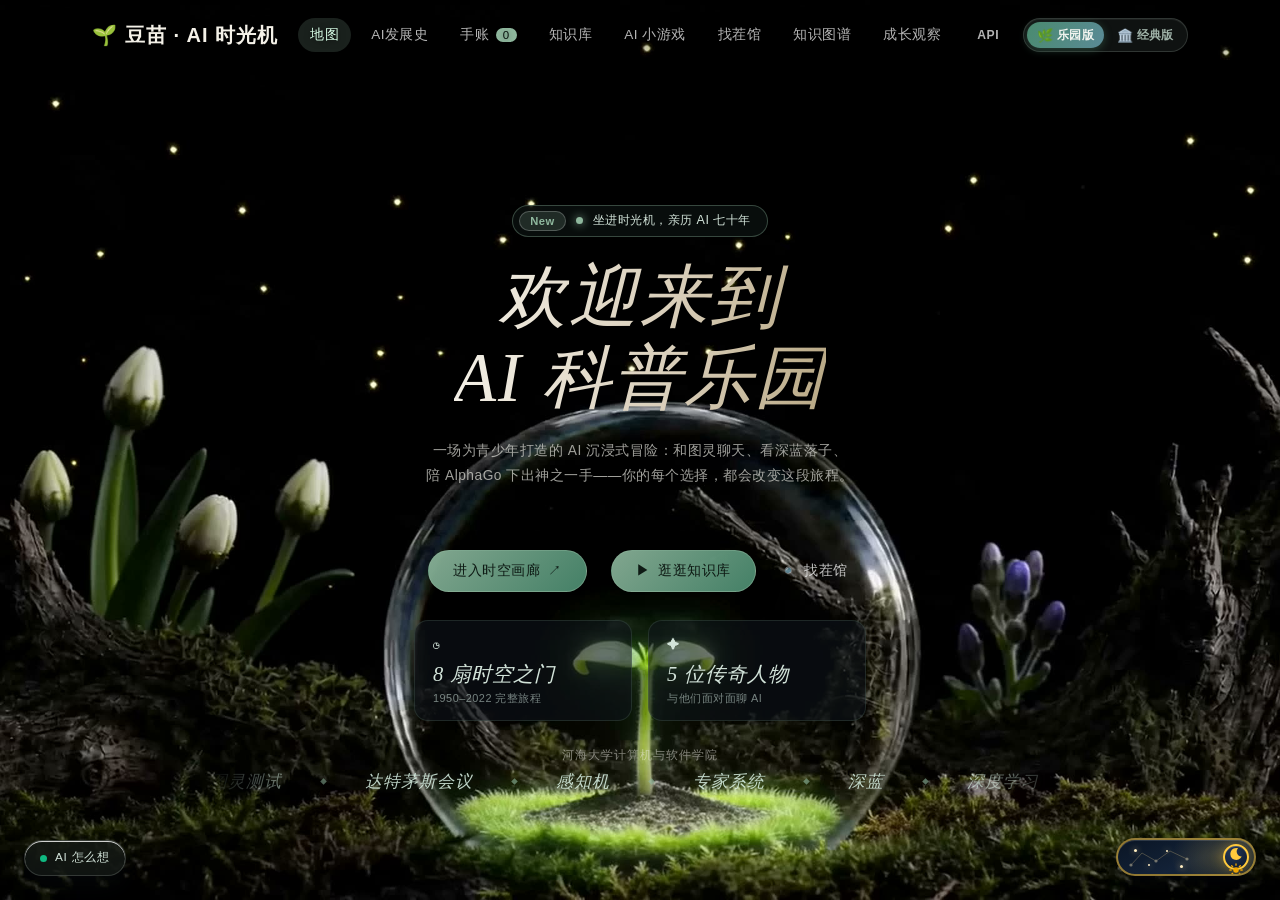
==== index.html @ cde184bd "feat(sync): 前端接入 MySQL 学习数据云同步（匿名设备 ID） 新增 cloud-sync.js：设备注册、云端进度合并（只增不减）、变化防抖上报、tip_collect/chapte" ====
<!DOCTYPE html>
<html lang="zh-CN">
<head>
<meta charset="UTF-8">
<meta name="viewport" content="width=device-width, initial-scale=1.0">
<title>豆苗 · AI 时光机</title>
<link rel="stylesheet" href="style.css?v=48">
<link rel="stylesheet" href="night.css?v=22">
<link rel="stylesheet" href="day.css?v=15">
<link rel="stylesheet" href="spot.css?v=1">
<link rel="stylesheet" href="responsive.css?v=9">
<link rel="stylesheet" href="switch.css?v=3">
<link rel="preconnect" href="https://doumiao-adv-bfzrfvqpep.cn-shanghai.fcapp.run" crossorigin>
</head>
<body>

<!-- ===== 顶栏 ===== -->
<header class="topbar">
  <div class="logo">🌱 豆苗 · AI 时光机</div>
  <!-- 历史时间轴：随剧情点亮 -->
  <nav class="timeline" id="timeline"></nav>
  <div class="top-actions">
    <button class="nav-toggle" id="navToggle" type="button" aria-controls="navSheet" aria-expanded="false">☰ 目录</button>
    <button class="tab-btn" data-view="gate">地图</button>
    <button class="tab-btn" data-view="story">AI发展史</button>
    <button class="tab-btn" data-view="tips">手账 <span class="badge" id="tipsBadge">0</span></button>
    <button class="tab-btn" data-view="kb">知识库</button>
    <button class="tab-btn" data-view="games">AI 小游戏</button>
    <button class="tab-btn" data-view="spot">找茬馆</button>
    <button class="tab-btn" data-view="graph">知识图谱</button>
    <button class="tab-btn" data-view="grow">成长观察</button>
    <button class="api-entry" id="apiBtn" title="填入自己的 API Key，用你的模型驱动这个作品">API</button>
  </div>
</header>

<!-- 窄屏导航列表：≤1024 由顶栏「目录」唤起，桌面端隐藏 -->
<div class="nav-sheet" id="navSheet" hidden>
  <div class="nav-sheet-panel" role="dialog" aria-label="选择页面">
    <div class="nav-sheet-head">
      <span class="nav-sheet-title">选择页面</span>
      <button class="nav-sheet-close" id="navClose" type="button">关闭</button>
    </div>
    <nav class="nav-list">
      <button class="tab-btn nav-item" data-view="gate">地图</button>
      <button class="tab-btn nav-item" data-view="story">AI发展史</button>
      <button class="tab-btn nav-item" data-view="tips">手账</button>
      <button class="tab-btn nav-item" data-view="kb">知识库</button>
      <button class="tab-btn nav-item" data-view="games">AI 小游戏</button>
      <button class="tab-btn nav-item" data-view="spot">找茬馆</button>
      <button class="tab-btn nav-item" data-view="graph">知识图谱</button>
      <button class="tab-btn nav-item" data-view="grow">成长观察</button>
      <button class="nav-item nav-item-api" data-api="1" type="button">接入 AI（填自己的 Key）</button>
    </nav>
  </div>
</div>

<main>
  <!-- AI 点缀：全站神经网格底层 -->
  <div class="ai-mesh" aria-hidden="true"></div>
  <!-- ===== 视图零：全屏封面大门（10.31 视觉） ===== -->
  <section id="view-gate" class="view active">
    <div class="gate-full">
      <div class="hero-bg">
        <video class="hero-video" id="heroVideo" src="assets/hero-grow.mp4?v=1" poster="assets/hero-start.jpg" muted playsinline preload="none"></video>
      </div>
      <div class="hero-inner">
        <div class="hero-badge"><span class="hb-chip">New</span><span class="hb-dot"></span><span>坐进时光机，亲历 AI 七十年</span></div>
        <h1 class="hero-big">
          <span class="hb-line">欢迎来到</span>
          <span class="hb-line">AI 科普乐园</span>
        </h1>
        <p class="hero-desc">一场为青少年打造的 AI 沉浸式冒险：和图灵聊天、看深蓝落子、<br>陪 AlphaGo 下出神之一手——你的每个选择，都会改变这段旅程。</p>
        <div class="hero-cta">
          <button class="hero-btn primary" data-goto="story">进入时空画廊 <span class="hb-arr">↗</span></button>
          <button class="hero-btn primary" data-goto="kb"><span class="hb-play">▶</span> 逛逛知识库</button>
          <button class="hero-btn ghost" data-goto="spot"><span class="hb-play">🔍</span> 找茬馆</button>
        </div>
        <div class="hero-stats">
          <div class="stat-card">
            <span class="stat-icon">◷</span>
            <div class="stat-num">8 扇时空之门</div>
            <div class="stat-cap">1950–2022 完整旅程</div>
          </div>
          <div class="stat-card">
            <span class="stat-icon">✦</span>
            <div class="stat-num">5 位传奇人物</div>
            <div class="stat-cap">与他们面对面聊 AI</div>
          </div>
        </div>
        <div class="hero-trusted">为青少年打造的沉浸式 AI 科普乐园</div>
        <div class="hero-credit">河海大学计算机与软件学院</div>
        <div class="hero-brands">
          <div class="brands-track">
            <span>图灵测试</span><i>◆</i><span>达特茅斯会议</span><i>◆</i><span>感知机</span><i>◆</i><span>专家系统</span><i>◆</i><span>深蓝</span><i>◆</i><span>深度学习</span><i>◆</i><span>AlphaGo</span><i>◆</i><span>Transformer</span><i>◆</i><span>大模型</span><i>◆</i><span>图灵测试</span><i>◆</i><span>达特茅斯会议</span><i>◆</i><span>感知机</span><i>◆</i><span>专家系统</span><i>◆</i><span>深蓝</span><i>◆</i><span>深度学习</span><i>◆</i><span>AlphaGo</span><i>◆</i><span>Transformer</span><i>◆</i><span>大模型</span><i>◆</i>
          </div>
        </div>
      </div>
      <div class="nature-layer">
        <div class="bubble bu1"></div><div class="bubble bu2"></div><div class="bubble bu3"></div>
        <div class="bubble bu4"></div><div class="bubble bu5"></div>
      </div>
      <!-- AI 点缀：悬浮数据标签 -->
      <span class="ai-chip c1">token</span>
      <span class="ai-chip c2">权重 · weight</span>
      <span class="ai-chip c3">推理 · inference</span>
      <span class="ai-chip c4">embedding</span>
    </div>
  </section>

  <!-- ===== 视图一：ADV 冒险 ===== -->
  <section id="view-story" class="view">
    <div class="stage">
      <!-- 场景层：铺满视口，承载 CG 与立绘（pointer-events:none，不吞点击） -->
      <div class="stage-scene" id="stageScene">
        <!-- 立绘层：模式 A 只显示当前说话人；群戏节点 stage:'group' 走多人分层 -->
        <div class="cast-stage" id="castStage"></div>
      </div>

      <div class="chapter-banner">
        <span id="chapterTitle">序章</span>
        <span id="chapterTime" class="chapter-time"></span>
      </div>

      <!-- HUD 浮层：剧情功能按钮统一收进右上角 -->
      <div class="stage-hud" id="stageHud">
        <!-- 续玩：上次没走完，刷新后点一下就能接上 -->
        <button class="resume-chip hidden" id="resumeChip"></button>
        <!-- 铺满 / 窗口 开关（默认铺满，记住选择；只在剧情视图出现） -->
        <button class="log-btn" id="uiModeBtn" title="切换画面铺满 / 窗口模式">🗗 窗口</button>
        <button class="log-btn" id="autoBtn" aria-pressed="false" title="自动播放剧情">自动</button>
        <span class="auto-status" id="autoStatus" role="status" aria-live="polite"></span>
        <!-- 对话回溯按钮（人狼村之谜式ログ） -->
        <button class="log-btn" id="logBtn" title="查看对话回溯（快捷键 L）">📜 回溯</button>
        <!-- 旁支小测：本章术语连线，可选、不打断剧情 -->
        <button class="log-btn" id="quizBtn" title="可选小游戏：本章术语连线">🔗 连线</button>
        <!-- 开发期临时入口：章节跳转（?dev=1 显示；上线前删除） -->
        <button class="log-btn hidden" id="devBtn" title="开发者模式：直接跳到某一章">🛠 章节</button>
        <!-- 返回时空画廊 -->
        <button class="hall-btn" id="hallBtn" title="返回时空画廊">🚪 画廊</button>
      </div>

      <div class="dialogue-box" id="dialogueBox">
        <div class="cast-bar" id="castBar"></div>
        <div class="speaker" id="speaker">旁白</div>
        <p class="story-text" id="storyText"></p>
        <div class="choices" id="choices"></div>
        <button class="next-btn" id="nextBtn">继续 ▼</button>
      </div>

      <!-- 旁支小测：术语连线（浮层，可选，可随时跳过；不写任何剧情状态） -->
      <div class="side-quiz hidden" id="sideQuiz">
        <div class="sq-top">
          <b>🔗 术语连线</b>
          <small id="sqChapter">本章</small>
          <button class="lg-close" id="sqClose">✕ 跳过</button>
        </div>
        <p class="lg-question" id="sqQuestion">正在翻开知识卡片…</p>
        <div class="lg-choices" id="sqChoices"></div>
        <div class="lg-actions"><button class="primary-btn" id="sqSubmit">提交答案</button></div>
        <p class="lg-feedback" id="sqFeedback"></p>
      </div>

      <!-- 开发期临时：章节跳转面板（上线前删除） -->
      <div class="dev-panel hidden" id="devPanel"></div>

      <!-- ===== 时空画廊：3D 走廊，两侧的门通向不同年代 ===== -->
      <div class="hall" id="hall">
        <div class="hall-scene" id="hallScene">
          <div class="hall-corridor" id="hallCorridor">
            <div class="h3d h3d-floor"></div>
            <div class="h3d h3d-ceil">
              <div class="h3d-lamp" style="top:4100px"></div>
              <div class="h3d-lamp flick" style="top:5000px"></div>
              <div class="h3d-lamp" style="top:5900px"></div>
            </div>
            <div class="h3d h3d-wall l"><div id="hallDoorsL"></div></div>
            <div class="h3d h3d-wall r"><div id="hallDoorsR"></div></div>
            <div class="h3d h3d-end">
              <div class="hall-glow" id="hallGlow" title="走进光里，从头开始">
                <div class="hall-glow-sign">序章 · 博物馆之夜</div>
                <div class="hall-glow-sub">走进光里，从 1950 年开始完整旅程</div>
              </div>
            </div>
          </div>
          <div class="hall-dust d1"></div>
          <div class="hall-dust d2"></div>
        </div>
        <!-- 首次进入：只见序章大门（走完序章后才见完整走廊） -->
        <div class="hall-solo" id="hallSolo">
          <div class="d3d solo-door" id="soloDoor" title="推开这扇门">
            <div class="d3d-sign"><b>序章</b><span>博物馆之夜</span></div>
            <div class="d3d-frame">
              <div class="d3d-light"></div>
              <div class="d3d-panel">
                <div class="d3d-paper">🌙<i>今夜，博物馆为你点亮</i></div>
                <span class="d3d-knob"></span>
              </div>
            </div>
          </div>
          <div class="solo-hint">博物馆的大门就在面前 —— 推开它</div>
        </div>
        <div class="hall-head">
          <div class="hall-title">— AI 发展史 · 时空画廊 —</div>
          <div class="hall-sub">走廊两侧的门，通向不同的年代 —— 推开一扇，去和那个时代的人对话</div>
        </div>
        <button class="hall-close" id="hallClose" title="返回封面">✕ 返回封面</button>
        <button class="hall-resume hidden" id="hallResume">↩ 回到正在进行的旅程</button>
        <div class="hall-flash" id="hallFlash"></div>
      </div>

      <!-- 水之子桌宠：默认小头像浮动，点击展开完整形象并打开聊天 -->
      <div class="pet" id="pet">
        <div class="pet-mini">💧</div>
        <img class="pet-img" src="assets/shuizhizi_cut.webp" alt="水之子" draggable="false" loading="lazy" decoding="async">
        <div class="pet-bubble" id="petBubble">点我和水之子聊天～</div>
        <div class="pet-name">水之子</div>
        <div class="pet-level" id="petLevel">🌱 小豆苗 Lv.1 种子</div>
      </div>
    </div>
  </section>

  <!-- ===== 视图二：术语手账（tips库） ===== -->
  <section id="view-tips" class="view">
    <h2 class="view-title">术语手账 <small>点击卡片可查看完整知识</small></h2>
    <div class="book-bar">
      <span class="book-name" id="bookName">小小研究者手账</span>
      <button class="primary-btn book-export" id="exportBookBtn">⬇ 导出我的手账</button>
    </div>
    <div class="book-claims" id="claimsBox"></div>
    <div class="tips-grid" id="tipsGrid"></div>
    <p class="empty-hint" id="tipsEmpty">还没有收集到术语卡，回到冒险里点亮闪闪发光的词吧！</p>
  </section>

  <!-- ===== 视图：成长观察（家长/教师只读页，只统计维度与结论） ===== -->
  <section id="view-grow" class="view">
    <h2 class="view-title">成长观察 <small>给家长和老师 · 只读 · 只统计行为维度与结论，不展示对话原文</small></h2>
    <div class="grow-grid">
      <div class="grow-card">
        <div class="grow-card-head">
          <h3>五维成长雷达</h3>
          <span class="grow-badge" id="growDataTag">等待互动</span>
        </div>
        <div class="grow-radar-wrap"><svg id="growRadar" viewBox="0 0 340 300" role="img" aria-label="五维成长雷达图"></svg></div>
        <div class="grow-dims" id="growDims"></div>
      </div>
      <div class="grow-side">
        <div class="grow-card">
          <div class="grow-card-head"><h3>学习证据</h3></div>
          <div class="grow-stats" id="growStats"></div>
        </div>
        <div class="grow-card">
          <div class="grow-card-head"><h3>提示使用</h3></div>
          <div class="grow-hints" id="growHints"></div>
        </div>
        <div class="grow-card">
          <div class="grow-card-head"><h3>观察建议</h3></div>
          <ul class="grow-advice" id="growAdvice"></ul>
        </div>
      </div>
    </div>
    <div class="grow-card grow-concl">
      <div class="grow-card-head">
        <h3>章末结论卡 · 复述与主张</h3>
        <span class="grow-note">只统计「是否写过」，不展示孩子写下的原句</span>
      </div>
      <div class="grow-concl-list" id="growConcl"></div>
    </div>
    <p class="grow-privacy">🔒 本页数据只保存在这台设备（localStorage），不上传；不显示昵称、聊天原文和任何可识别身份的信息。</p>
  </section>

  <!-- ===== 视图三：知识库（独立于ADV的体系化阅读） ===== -->
  <section id="view-kb" class="view">
    <h2 class="view-title">AI知识库 <small>体系化的完整内容 · 点击卡片阅读全文</small></h2>
    <div class="kb-term-scroll" aria-hidden="true">
      <div class="kb-term-track" id="kbTermTrack"></div>
    </div>
    <div class="kb-toolbar">
      <input class="kb-search" id="kbSearch" placeholder="搜索词条，如：神经网络">
      <div class="kb-cats" id="kbCats"></div>
    </div>
    <div class="kb-list" id="kbList"></div>
  </section>

  <!-- ===== 视图五：AI 小游戏 ===== -->
  <section id="view-games" class="view">
    <h2 class="view-title">AI 小游戏 <small>玩着玩着，就懂了</small></h2>
    <p class="games-hint">新游戏会陆续在这里出现，先玩找茬馆和术语连线。</p>
    <div class="games-grid">
      <article class="game-card open" data-goto="spot">
        <span class="game-emoji">🔍</span>
        <h3>找茬馆</h3>
        <p>每幅画里都藏着几处和现实不符的小秘密，你能全部找出来吗？</p>
        <button class="game-play" data-goto="spot">去玩 →</button>
      </article>
      <article class="game-card open" data-goto="graph">
        <span class="game-emoji">🔗</span>
        <h3>术语连线</h3>
        <p>把 AI 概念和它的定义连起来——连错了也没关系。</p>
        <button class="game-play" data-goto="graph">去玩 →</button>
      </article>
      <article class="game-card open" data-open="bias">
        <span class="game-emoji">🐱</span>
        <h3>喂什么，学什么</h3>
        <p>只给 AI 看猫，它就不认识狗——数据决定它看得见什么。</p>
        <button class="game-play" data-open="bias">去玩 →</button>
      </article>
      <article class="game-card open" data-open="safety">
        <span class="game-emoji">🛡️</span>
        <h3>安全小测</h3>
        <p>免费皮肤、验证码、中奖链接——三秒钟判断能不能点。</p>
        <button class="game-play" data-open="safety">去玩 →</button>
      </article>
    </div>
  </section>

  <!-- ===== 视图六：找茬馆 ===== -->
  <section id="view-spot" class="view">
    <h2 class="view-title">找茬馆 <small>每幅画里都藏着几处和现实不符的小秘密，点出来就算找到</small></h2>
    <div class="spot-wrap">
      <div class="spot-card">
        <div class="spot-bar">
          <span class="spot-badge">找 茬</span>
          <div class="spot-titles">
            <h3 id="spotTitle">正在抽题…</h3>
            <p id="spotSub">看看这幅画里哪里不对劲</p>
          </div>
          <span class="spot-diff" id="spotDiffTag">★☆☆</span>
          <div class="spot-score"><b id="spotFound">0</b><i>/</i><b id="spotTotal">0</b><span>处</span></div>
          <div class="spot-actions">
            <button class="spot-btn hint" id="spotHint">💡 提示</button>
            <button class="spot-btn" id="spotNext">🎲 换一幅</button>
          </div>
        </div>
        <div class="spot-stage" id="spotStage"></div>
        <div class="spot-foot">
          <div class="spot-dots" id="spotDots"></div>
          <p class="spot-tip" id="spotTip">点一点画里不对劲的地方</p>
        </div>
        <div class="spot-result" id="spotResult"></div>
      </div>
      <p class="spot-note" id="spotNote">题库加载中…</p>
    </div>
  </section>

  <!-- ===== 视图四：知识图谱 ===== -->
  <section id="view-graph" class="view">
    <h2 class="view-title">知识图谱 <small>点一点节点，看概念之间怎么连起来</small></h2>
    <div class="linkgame-bar">
      <button class="primary-btn linkgame-start" id="linkGameStart">🎮 连边小游戏</button>
      <span class="linkgame-tip">从 6 个概念里选出真正和中心词相连的 · 全选对得 1 分 · 共 5 题</span>
    </div>
    <div class="linkgame" id="linkGame" hidden>
      <div class="lg-top">
        <span class="lg-progress" id="lgProgress">第 1 / 5 题</span>
        <span class="lg-score" id="lgScore">0 分</span>
        <button class="lg-close" id="lgClose">✕ 收起</button>
      </div>
      <p class="lg-question" id="lgQuestionText">和「<b id="lgTerm">—</b>」真正相连的概念是？<small>可多选</small></p>
      <div class="lg-choices" id="lgChoices"></div>
      <div class="lg-actions">
        <button class="primary-btn" id="lgSubmit">提交答案</button>
      </div>
      <p class="lg-feedback" id="lgFeedback"></p>
    </div>
    <div class="graph-legend" id="graphLegend"></div>
    <div class="graph-wrap">
      <svg id="graphSvg" xmlns="http://www.w3.org/2000/svg"></svg>
    </div>
    <p class="graph-hint">单击周围概念 → 以它为中心展开；单击中心或双击任意节点 → 查看知识卡片；双击空白 → 回到「人工智能」。</p>
  </section>
</main>

<!-- ===== tips 弹窗 ===== -->
<div class="modal-mask" id="tipsModal">
  <div class="tips-card">
    <div class="swarm-flow" id="swarmFlow" title="多智能体协作流水线">
      <span>🔍抽取</span><i>→</i><span>📚检索</span><i>→</i><span>✏️改写</span><i>→</i><span>🛡️校验</span>
    </div>
    <h3 id="tipsTerm">术语</h3>
    <p id="tipsBrief"></p>
    <div class="tips-actions">
      <button class="primary-btn" id="tipsDeepBtn">📖 深入了解</button>
      <button class="ghost-btn" id="tipsCloseBtn">继续冒险</button>
    </div>
  </div>
</div>

<!-- ===== 知识文章弹窗 ===== -->
<div class="modal-mask" id="kbModal">
  <div class="kb-card">
    <div class="kb-head">
      <h3 id="kbTerm"></h3>
      <span class="kb-meta" id="kbMeta"></span>
    </div>
    <div class="kb-body" id="kbBody"></div>
    <div class="kb-example" id="kbExample"></div>
    <div class="kb-related-box">
      <div class="kb-related-label">🔗 相关概念</div>
      <div id="kbRelated" class="kb-related-list"></div>
    </div>
    <button class="ghost-btn" id="kbCloseBtn">关闭</button>
  </div>
</div>

<!-- ===== 水之子聊天面板（迷你版，适配桌宠） ===== -->
<div class="chat-panel" id="chatPanel">
  <div class="chat-head">
    <span>💧 水之子</span>
    <button id="chatCloseBtn">✕</button>
  </div>
  <div class="chat-body" id="chatBody"></div>
  <div class="chat-input">
    <input id="chatInput" placeholder="问问我…" maxlength="200">
    <button id="chatSendBtn">发送</button>
  </div>
  <div class="chat-status" id="chatStatus"></div>
  <div class="chat-foot">
    <button class="chat-try" id="chatTryBtn">同一句话，问三次</button>
    <span class="chat-privacy">你的话只用来生成这次回答，不存档、不公开。</span>
  </div>
</div>

<!-- ===== API Key 设置弹窗（让其他人用自己的 Key 运行） ===== -->
<div class="modal-mask" id="apiModal">
  <div class="api-card">
    <h3>🔑 接入你自己的 AI</h3>
    <p class="api-lead">填入你的阿里云百炼 API Key，这个作品就会用你的模型来生成剧情回应和水之子的回答。Key 只保存在本机服务端，网页代码和访客浏览器都看不到。</p>
    <div class="api-status" id="apiStatus">读取中……</div>

    <label class="api-label" for="apiKeyInput">API Key</label>
    <input id="apiKeyInput" class="api-input" type="password" placeholder="sk-……（粘贴后不会显示在页面上）" autocomplete="off" spellcheck="false">

    <label class="api-label" for="apiModelInput">模型（可留空，默认 qwen-flash 最快）</label>
    <input id="apiModelInput" class="api-input" list="apiModelList" placeholder="qwen-flash" autocomplete="off" spellcheck="false">
    <datalist id="apiModelList">
      <option value="qwen-flash"></option>
      <option value="qwen-turbo"></option>
      <option value="qwen-plus"></option>
      <option value="qwen-max"></option>
      <option value="qwen-long"></option>
    </datalist>

    <div class="api-actions">
      <button class="primary-btn" id="apiSaveBtn">保存并启用</button>
      <button class="ghost-btn" id="apiTestBtn">测试连接</button>
    </div>
    <div class="api-links">
      <button class="api-link" id="apiClearBtn">清除本机保存的 Key</button>
      <button class="api-link" id="apiCloseBtn">关闭</button>
    </div>
    <div class="api-tip" id="apiTip">没有 Key？到阿里云百炼控制台创建一个再粘贴进来；不填也能离线玩完整个冒险。</div>
  </div>
</div>

<!-- ===== 小实验：喂什么，学什么 ===== -->
<div class="modal-mask" id="biasModal">
  <div class="mini-card">
    <h3>喂什么，学什么</h3>
    <p class="mini-lead">先给 AI 看三张猫的图片。它会自己总结出一条「猫的规则」。</p>
    <div class="bias-box">
      <div class="bias-samples" id="biasSamples">🐱 🐱 🐱</div>
      <div class="bias-rule" id="biasRule">规则：尖耳朵 + 胡须 + 毛 = 猫</div>
    </div>
    <div class="bias-test">
      <span class="bias-test-label">再拿一张狗的照片让它认：</span>
      <span class="bias-photo" id="biasPhoto">🐶</span>
      <span class="bias-answer" id="biasAnswer">它说：这是猫。</span>
    </div>
    <div class="mini-actions">
      <button class="primary-btn" id="biasTeachBtn">补一张狗的样本</button>
      <button class="ghost-btn" id="biasCloseBtn">关闭</button>
    </div>
    <p class="mini-note" id="biasNote">它只见过猫，所以把狗也叫成猫。不是它笨，是我们没教过。</p>
  </div>
</div>

<!-- ===== 安全小测（少年网络安全） ===== -->
<div class="modal-mask" id="safetyModal">
  <div class="mini-card">
    <h3>安全小测 · 三秒钟判断</h3>
    <p class="mini-lead">这三件事遇到时，你会怎么做？选完立刻知道对不对。</p>
    <div class="safety-list" id="safetyList"></div>
    <div class="mini-actions">
      <span class="mini-score" id="safetyScore">0 / 3 题</span>
      <button class="ghost-btn" id="safetyCloseBtn">关闭</button>
    </div>
  </div>
</div>

<!-- ===== AI 小工坊：一次回答的四步接力（技术透明度展示） ===== -->
<button class="orch-fab" id="orchFab" title="看看一次回答是怎么拼出来的（快捷键 `）">
  <span class="orch-dot"></span>AI 怎么想
</button>
<aside class="orch-panel" id="orchPanel">
  <div class="orch-head">
    <div class="orch-head-row">
      <span class="orch-live"></span>
      <span class="orch-title">回应是怎么拼出来的</span>
      <button class="orch-close" id="orchCloseBtn" title="关闭（`）">✕</button>
    </div>
    <div class="orch-sub" id="orchSub">等待第一次互动…</div>
    <div class="orch-tabs">
      <button class="orch-tab active" id="tabSwarm" data-tab="swarm">🌱 分工图</button>
      <button class="orch-tab" id="tabFlow" data-tab="flow">📋 步骤</button>
    </div>
  </div>
  <div class="orch-body" id="orchBody">
    <!-- 标签页 1：蜂群结构图（默认） -->
    <div class="orch-tabpane show" id="paneSwarm">
      <div class="swarm-canvas" id="swarmCanvas">
        <svg viewBox="0 0 440 210" id="swarmSvg" aria-label="回答接力分工图">
          <g class="sw-edges">
            <line class="sw-edge" data-edge="director-memory" x1="86"  y1="46" x2="142" y2="46"/>
            <line class="sw-edge" data-edge="memory-judge"    x1="198" y1="46" x2="254" y2="46"/>
            <line class="sw-edge" data-edge="judge-persona"   x1="310" y1="46" x2="366" y2="46"/>
            <line class="sw-edge" data-edge="persona-gatekeeper" x1="394" y1="74" x2="394" y2="132"/>
            <line class="sw-edge" data-edge="gatekeeper-summary" x1="366" y1="160" x2="310" y2="160"/>
            <line class="sw-edge sw-loop" data-edge="gatekeeper-persona" x1="394" y1="132" x2="394" y2="74"/>
          </g>
          <g class="sw-nodes">
            <g class="sw-node" data-node="director"    transform="translate(58,46)"><circle r="26"/><text class="sw-ico" y="-2">🎬</text><text class="sw-name" y="17">小导演</text></g>
            <g class="sw-node" data-node="memory"      transform="translate(170,46)"><circle r="26"/><text class="sw-ico" y="-2">🧠</text><text class="sw-name" y="17">小记忆</text></g>
            <g class="sw-node" data-node="judge"       transform="translate(282,46)"><circle r="26"/><text class="sw-ico" y="-2">⚖️</text><text class="sw-name" y="17">小判官</text></g>
            <g class="sw-node" data-node="persona"     transform="translate(394,46)"><circle r="26"/><text class="sw-ico" y="-2">🎭</text><text class="sw-name" y="17">小演员</text></g>
            <g class="sw-node" data-node="gatekeeper"  transform="translate(394,160)"><circle r="26"/><text class="sw-ico" y="-2">🛡️</text><text class="sw-name" y="17">小守卫</text></g>
            <g class="sw-node" data-node="summary"     transform="translate(282,160)"><circle r="26"/><text class="sw-ico" y="-2">📦</text><text class="sw-name" y="17">小管家</text></g>
          </g>
        </svg>
        <div class="sw-caption" id="swCaption">和人物说一句话，或点「▶ 演示」…</div>
      </div>
      <div class="sw-foot">
        <button class="swarm-demo" id="swarmDemoBtn" title="播放一段示例接力（不消耗 API）">▶ 演示</button>
        <span class="sw-foot-hint">小圆点 = 小助手 · 亮线 = 交给下一位 · 虚线 = 不合格就重写</span>
      </div>
    </div>
    <!-- 标签页 2：文字流水 -->
    <div class="orch-tabpane" id="paneFlow">
      <p class="orch-empty" id="orchEmpty">在「AI发展史」里和人物说一句话，这里会实时显示四个小助手是怎么接力拼出一次回答的。</p>
      <div id="orchFlowContent"></div>
    </div>
  </div>
  <div class="orch-foot">
    <span id="orchStat">主调用 0 次</span>
    <span class="orch-foot-hint">按 ` 键开关</span>
  </div>
</aside>

<!-- ===== 对话回溯面板（人狼村之谜式ログ） ===== -->
<div class="log-modal" id="logModal">
  <div class="log-card">
    <div class="log-head">
      <span class="log-title">📜 对话回溯</span>
      <button class="log-close" id="logCloseBtn" title="关闭（L）">✕</button>
    </div>
    <div class="log-list" id="logList"></div>
    <div class="log-foot" id="logFoot">还没有对话记录</div>
  </div>
</div>

<script src="cloud-config.js?v=1"></script>
<script src="cloud-sync.js?v=1"></script>
<script src="story.js?v=32"></script>
<script src="app.js?v=74"></script>
<script src="spot.js?v=3"></script>
<script src="hall.js?v=7"></script>
<script src="switch.js?v=1" data-version="park"></script>
<script>
/* ---------- 封面视频延后加载 ----------
   先用 poster 秒开封面，页面 load 之后再拉视频；省流 / 弱网直接不播。 */
(function () {
  var v = document.getElementById('heroVideo');
  if (!v) return;
  var c = navigator.connection || {};
  if (c.saveData || /(^|-)2g$/.test(c.effectiveType || '')) return;
  function start() {
    v.preload = 'auto';
    var p = v.play();
    if (p && p.catch) p.catch(function () {});
  }
  if (document.readyState === 'complete') setTimeout(start, 300);
  else window.addEventListener('load', function () { setTimeout(start, 300); }, { once: true });
})();
</script>
<script>
/* ---------- 昼夜模式切换胶囊按钮（默认夜间，记住选择） ---------- */
(function(){
  var KEY = 'dm-theme';
  var root = document.documentElement;
  var btn = document.createElement('button');
  btn.id = 'themeFab';
  btn.type = 'button';
  var moon = '<svg class="tf-moon" viewBox="0 0 24 24" fill="currentColor"><path d="M15.2 3.4a9 9 0 1 0 5.4 12.3A7.2 7.2 0 0 1 15.2 3.4Z"/></svg>';
  var sun = '<svg class="tf-sun" viewBox="0 0 24 24" fill="none" stroke="currentColor" stroke-width="2" stroke-linecap="round"><circle cx="12" cy="12" r="4.1" fill="currentColor" stroke="none"/><path d="M12 2.7v2.1M12 19.2v2.1M2.7 12h2.1M19.2 12h2.1M5.5 5.5l1.5 1.5M17 17l1.5 1.5M18.5 5.5L17 7M7 17l-1.5 1.5"/></svg>';
  btn.innerHTML =
    '<svg class="tf-constellation" viewBox="0 0 62 22" fill="none" stroke="rgba(255,222,150,.55)" stroke-width="1">' +
      '<path d="M3 17 L14 5 L28 13 L42 3 L59 11"/>' +
      '<circle cx="3" cy="17" r="1.6" fill="rgba(255,238,194,.9)" stroke="none"/>' +
      '<circle cx="28" cy="13" r="1.6" fill="rgba(255,238,194,.9)" stroke="none"/>' +
      '<circle cx="59" cy="11" r="1.6" fill="rgba(255,238,194,.9)" stroke="none"/>' +
    '</svg>' +
    '<span class="tf-star tf-s1"></span><span class="tf-star tf-s2"></span>' +
    '<span class="tf-star tf-s3"></span><span class="tf-star tf-s4"></span>' +
    '<span class="tf-bloom tf-b1"><svg width="12" height="12" viewBox="0 0 22 22"><g fill="none" stroke="#2fc79a" stroke-width="1.8"><circle cx="11" cy="6" r="2.6"/><circle cx="16" cy="11" r="2.6"/><circle cx="11" cy="16" r="2.6"/><circle cx="6" cy="11" r="2.6"/></g><circle cx="11" cy="11" r="2.2" fill="#ffc93c"/></svg></span>' +
    '<span class="tf-bloom tf-b2"><svg width="10" height="10" viewBox="0 0 22 22"><g fill="none" stroke="#3d9df3" stroke-width="1.8"><circle cx="11" cy="6" r="2.6"/><circle cx="16" cy="11" r="2.6"/><circle cx="11" cy="16" r="2.6"/><circle cx="6" cy="11" r="2.6"/></g><circle cx="11" cy="11" r="2.2" fill="#ff6b4a"/></svg></span>' +
    '<span class="tf-knob">' + moon + sun + '</span>';
  function apply(t){
    root.dataset.theme = t;
    var day = (t === 'day');
    var label = day ? '切换到夜间模式' : '切换到白天模式';
    btn.setAttribute('aria-label', label);
    btn.title = label;
    try { localStorage.setItem(KEY, t); } catch(e){}
  }
  btn.addEventListener('click', function(){
    root.classList.add('theme-xf');                 // 切换时启用平滑过渡
    apply(root.dataset.theme === 'day' ? 'night' : 'day');
    setTimeout(function(){ root.classList.remove('theme-xf'); }, 420);
  });
  var saved = null;
  try { saved = localStorage.getItem(KEY); } catch(e){}
  apply(saved === 'day' ? 'day' : 'night');         // 默认夜间
  document.body.appendChild(btn);
})();
</script>
</body>
</html>
---- style.css ----
﻿/* ============ 豆苗时光机 · 嫩豆绿 × 淡河蓝（适配参考设计） ============ */
:root {
  --radius: 18px;                 /* 全站统一大圆角语言 */
  --bg: #f6faf4;
  --card: #ffffff;
  --card-soft: rgba(255, 255, 255, .78);
  /* 全站视框统一磨砂玻璃令牌（各主题文件内覆盖具体色值） */
  --glass: rgba(255, 255, 255, .60);
  --glass-soft: rgba(255, 255, 255, .44);
  --glass-line: rgba(255, 255, 255, .66);
  --ink: #3a4a40;
  --ink-soft: #62796a;
  --mint: #8ecf7a;                /* 嫩豆绿 */
  --mint-deep: #5aa75c;
  --green-ink: #2f4a38;
  --sky: #8fc7e3;                 /* 淡河海蓝 */
  --sky-deep: #4d8fb5;
  --sun: #ffd166;
  --line: #e0ebdd;
  --term: #d97b2f;                /* 术语高亮色 */
  --shadow: 0 6px 18px rgba(120, 160, 120, .10);
  --shadow-lg: 0 16px 32px rgba(110, 150, 180, .16);
  /* 画面铺满（方案二）：HUD 与对话框的安全区定位变量 */
  --hud-top: calc(12px + env(safe-area-inset-top, 0px));
  --hud-right: calc(16px + env(safe-area-inset-right, 0px));
  --dlg-bottom: calc(16px + env(safe-area-inset-bottom, 0px));
  --dlg-max-h: 42dvh;
  --dlg-h: 210px;      /* JS 用 ResizeObserver 实测对话框高度后覆盖 */
  --topbar-h: 56px;    /* JS 实测顶栏高度后覆盖 */
  --chat-h: 420px;     /* 聊天框出现时桌宠的避让高度 */
  font-size: 16px;
}

* { box-sizing: border-box; margin: 0; padding: 0; }

body {
  font-family: "PingFang SC", "Microsoft YaHei", sans-serif;
  background:
    radial-gradient(1100px 500px at 85% -50px, rgba(143, 199, 227, .16), transparent 70%),
    radial-gradient(900px 520px at 8% 105%, rgba(142, 207, 122, .15), transparent 70%),
    var(--bg);
  color: var(--ink);
  min-height: 100vh;
  padding: 20px 24px 32px;
}

/* 铺满模式（仅剧情视图）：去掉页面留白与径向背景，让舞台铺满视口 */
body.ui-full.on-story { padding: 0; background: var(--bg); }

/* ---------- 顶栏 ---------- */
.topbar {
  display: flex; align-items: center; gap: 20px;
  background: var(--card);
  border: 1px solid var(--line);
  border-radius: var(--radius);
  box-shadow: var(--shadow);
  padding: 12px 20px;
  margin-bottom: 20px;
}
/* 铺满模式：顶栏变成悬浮细条，压在舞台最上方（JS 实测高度写入 --topbar-h） */
body.ui-full.on-story .topbar {
  position: fixed; top: 0; left: 0; right: 0; z-index: 30;
  margin-bottom: 0; padding: 8px 16px; gap: 12px;
  border: 0; border-bottom: 1px solid var(--line); border-radius: 0;
  background: rgba(255, 255, 255, .86); backdrop-filter: blur(8px);
}
body.ui-full.on-story .timeline { min-width: 0; }
.logo { font-size: 1.25rem; font-weight: 700; white-space: nowrap; }

.timeline {
  flex: 1; display: flex; gap: 6px; overflow-x: auto;
  padding: 4px 2px;
}
.tl-node {
  flex-shrink: 0; text-align: center; cursor: default;
  padding: 4px 10px; border-radius: calc(var(--radius) * 0.6);
  border: 1px dashed var(--line); color: #a8c4bd;
  font-size: 0.75rem; transition: all .4s;
}
.tl-node .tl-year { font-weight: 700; display: block; }
.tl-node.lit {
  border: 1px solid var(--mint); color: var(--ink);
  background: linear-gradient(135deg, #eef7e8, #e8f6fd);
}
.tl-node.current { outline: 2px solid var(--sun); }

.top-actions { display: flex; gap: 8px; flex-wrap: wrap; justify-content: flex-end; }
.tab-btn {
  border: 1px solid var(--line); background: var(--card);
  border-radius: 999px;
  padding: 8px 14px; cursor: pointer; font-size: 0.9rem;
  color: var(--ink-soft); transition: all .2s;
}
.tab-btn.active, .tab-btn:hover { border-color: var(--mint); color: var(--ink); background: #eef7e8; }
.badge {
  background: var(--mint); color: #fff; border-radius: 999px;
  font-size: 0.72rem; padding: 1px 7px; margin-left: 2px;
}

/* 视图标题：参考设计的 sec-head 模式（居中标题 + 副标题 + 渐变下划线） */
.view { display: none; }
.view.active { display: block; }
.view-title {
  text-align: center; font-size: 1.5rem; color: var(--green-ink);
  margin: 20px 4px 30px;
}
.view-title small {
  display: block; color: var(--ink-soft); font-weight: 400;
  font-size: 0.85rem; margin-top: 6px;
}
.view-title::after {
  content: ""; display: block; width: 72px; height: 4px;
  margin: 14px auto 0; border-radius: 99px;
  background: linear-gradient(90deg, var(--mint), var(--sky));
}

/* ---------- 大门（板块选择） ---------- */
.gate-hero { text-align: center; margin: 26px 0 24px; }
.gate-hero h1 { font-size: 1.6rem; letter-spacing: 1px; }
.gate-hero p { color: var(--ink-soft); margin-top: 8px; }
.gate-grid {
  display: grid; gap: 20px;
  grid-template-columns: repeat(auto-fit, minmax(240px, 1fr));
  max-width: 900px; margin: 0 auto;
}
.gate-card {
  position: relative;
  background: var(--card-soft); border: 1px solid var(--line);
  border-radius: var(--radius); box-shadow: var(--shadow);
  padding: 26px 22px 48px;
  transition: transform .3s ease, box-shadow .3s ease, border-color .3s;
}
.gate-card.open { cursor: pointer; }
.gate-card.open:hover { transform: translateY(-8px); box-shadow: var(--shadow-lg); border-color: var(--mint); }
.gate-card.locked { opacity: .62; cursor: not-allowed; background: #f6faf4; }
.gate-icon { font-size: 2.4rem; margin-bottom: 12px; }
.gate-card h3 { margin-bottom: 8px; }
.gate-card p { font-size: 0.88rem; color: var(--ink-soft); line-height: 1.8; }
.gate-tag {
  position: absolute; left: 22px; bottom: 16px;
  font-size: 0.75rem; border-radius: 999px; padding: 3px 12px;
}
.open-tag { background: linear-gradient(90deg, var(--mint), var(--mint-deep)); color: #fff; }
.lock-tag { background: #eef4f2; color: #9db5ae; border: 1px solid var(--line); }

/* ---------- ADV 舞台 ---------- */
.stage {
  position: relative;
  min-height: 600px;
  border: 1px solid var(--line);
  border-radius: var(--radius);
  background:
    radial-gradient(circle at 85% 12%, rgba(255, 209, 102, .16), transparent 45%),
    linear-gradient(180deg, rgba(232, 246, 253, .72) 0%, rgba(242, 251, 247, .58) 60%, rgba(233, 248, 241, .66) 100%);
  -webkit-backdrop-filter: blur(10px) saturate(1.2);
  backdrop-filter: blur(10px) saturate(1.2);
  box-shadow: var(--shadow);
  padding: 26px 28px 230px;   /* 底部留足空间给对话框（absolute） */
  overflow: hidden;
  transition: border-radius .32s cubic-bezier(.2, .8, .2, 1), box-shadow .32s ease, padding .32s ease;
}

.chapter-banner {
  display: flex; align-items: baseline; gap: 14px;
  font-size: 1.05rem; font-weight: 700;
  padding-bottom: 14px; border-bottom: 1px dashed var(--line);
  margin-bottom: 18px;
}
.chapter-time { color: var(--ink-soft); font-weight: 400; font-size: 0.85rem; }

/* ===== 画面铺满（方案二 · 三层结构）：场景层 / HUD 浮层 / 对话层 ===== */
/* 场景层：铺满舞台，承载 CG 与立绘；pointer-events:none 永不吞点击 */
.stage-scene { position: absolute; inset: 0; z-index: 1; overflow: hidden; pointer-events: none; }
/* 场景 CG：铺满舞台的最底层，换章时新图淡入（.on）覆盖旧图 */
.scene-img {
  position: absolute; inset: 0; width: 100%; height: 100%;
  object-fit: cover; object-position: center 42%;
  opacity: 0; transition: opacity .5s ease;
  will-change: opacity;
}
.scene-img.on { opacity: 1; }
/* 有 CG 时压一层薄纱：顶部保证章节胶囊可读，底部让台词与立绘不与背景打架 */
.stage-scene.has-cg::after {
  content: ""; position: absolute; inset: 0; z-index: 1; pointer-events: none;
  background: linear-gradient(180deg,
    rgba(246, 250, 244, .66) 0%,
    rgba(246, 250, 244, .20) 30%,
    rgba(246, 250, 244, .06) 55%,
    rgba(246, 250, 244, .88) 100%);
}
/* HUD 浮层：剧情按钮统一收进右上角（两种模式下都生效） */
.stage-hud {
  position: absolute; top: 20px; right: 24px; z-index: 7;
  display: flex; align-items: center; gap: 8px;
}
.stage-hud .log-btn, .stage-hud .resume-chip { position: static; }

/* 铺满模式：舞台占满视口、去边框 */
body.ui-full.on-story .stage {
  min-height: 0; height: 100vh; height: 100dvh;
  border: 0; border-radius: 0; box-shadow: none; padding: 0;
}
body.ui-full.on-story .chapter-card { border-radius: 0; }
/* 窗口模式：舞台收为居中的卡片 */
body.ui-window.on-story .stage { max-width: 1200px; margin: 0 auto; }

/* 铺满模式：章节标题收进左上角半透明胶囊，不再占用垂直空间 */
body.ui-full.on-story .chapter-banner {
  position: absolute; top: calc(var(--topbar-h) + 10px); left: 16px; z-index: 6;
  margin-bottom: 0; padding: 6px 14px; border-bottom: 0;
  background: rgba(255, 255, 255, .82);
  border: 1px solid var(--line); border-radius: 999px;
  font-size: 0.92rem;
}
body.ui-full.on-story .stage-hud { top: calc(var(--topbar-h) + 10px); right: var(--hud-right); }

/* 铺满模式：对话框贴安全区底部，超长台词在框内滚动 */
body.ui-full.on-story .dialogue-box {
  bottom: var(--dlg-bottom); left: 24px; right: calc(160px + 8px);
  max-height: var(--dlg-max-h); overflow-y: auto; overscroll-behavior: contain;
}
/* 铺满模式：桌宠站在对话框上沿之外（--dlg-h 由 ResizeObserver 实测写入） */
body.ui-full.on-story .pet { right: var(--hud-right); bottom: calc(var(--dlg-h) + 40px); }

/* ===== 立绘层（方案二 §4 · 多人同场） ===== */
.cast-stage {
  position: absolute; left: 0; right: 0;
  bottom: calc(var(--dlg-h, 210px) + 18px);
  height: min(52vh, 460px);
  pointer-events: none;        /* 永不吞掉对话框/桌宠的点击 */
  z-index: 2;
  display: flex; justify-content: flex-end; align-items: flex-end;
}
.actor {
  position: absolute; bottom: 0; right: max(4%, 96px);
  height: 100%;
  display: flex; align-items: flex-end; justify-content: center;
  transition: transform .38s cubic-bezier(.2, .8, .2, 1), opacity .28s ease, filter .28s ease;
  will-change: transform, opacity;
}
.actor img { height: 100%; width: auto; object-fit: contain; filter: drop-shadow(0 0 2px rgba(255,255,255,.35)) drop-shadow(0 10px 18px rgba(70, 110, 90, .16)); }
/* 立绘素材未入库前的占位：大 emoji 圆盘，沿用 SPEAKER_AVATAR 的底色 */
.actor-emoji {
  display: flex; align-items: center; justify-content: center;
  width: clamp(140px, 30vh, 240px); height: clamp(140px, 30vh, 240px);
  border-radius: 50%; border: 3px solid rgba(255, 255, 255, .9);
  font-size: clamp(72px, 15vh, 128px);
  box-shadow: var(--shadow-lg);
}

/* 前景：说话者，占舞台宽度 60% */
.actor[data-role="lead"] { width: 60%; z-index: 3; opacity: 1; filter: none; transform: translateX(0) scale(1); }
/* 后景：其余人，0.55 透明、0.9 缩放、按 slot 左右错开（群戏 stage:'group'） */
.actor[data-role="side"] { width: 32%; z-index: 1; opacity: .55; filter: brightness(.82) saturate(.9); transform: scale(.9); }
.actor[data-role="side"][data-slot="2"] { right: 40%; transform: translateX(-6%) scale(.9); }
.actor[data-role="side"][data-slot="3"] { right: 62%; transform: translateX(-12%) scale(.86); opacity: .48; }

/* 切人过渡：新人从右侧 10px 淡入，旧人下沉淡出（总长 ≤400ms） */
.actor.entering { opacity: 0; transform: translateX(10px); }
.actor.leaving { opacity: 0; transform: translateY(8px) scale(.96); transition: opacity .18s ease-out, transform .18s ease-out; }

/* 章节衔接：分章「材质卡」，盖住整个舞台，宣告旧章节结束 */
/* ---------- 章节过渡：分章「材质卡」 ----------
 * 同一套骨架，一章一种材质：底色是舞台色的加深版，像同一本书翻页换纸。
 * 每章只放一个主元素（::before / ::after），动效只用 opacity / transform。 */
.chapter-card {
  position: absolute; inset: 0; z-index: 8;
  background: #e9f5ee;
  display: flex; flex-direction: column;
  align-items: center; justify-content: center; gap: 12px;
  opacity: 0; pointer-events: none;
  transition: opacity .2s cubic-bezier(.4, 0, 1, 1);
  border-radius: var(--radius);
  overflow: hidden;
}
.chapter-card.show { opacity: 1; pointer-events: auto; }
.chapter-card[data-theme="steel"] { background: #e3f0f6; }
.chapter-card[data-theme="pixel"] { background: #eaf7ea; }
.chapter-card[data-theme="go"]    { background: #f1f6ec; }
.chapter-card[data-theme="token"] { background: #eaf3ee; }

.cc-kicker {
  color: var(--mint-deep); font-size: 0.8rem; letter-spacing: 6px;
  animation: ccIn .4s .08s cubic-bezier(.16, 1, .3, 1) both;
}
.cc-title {
  color: var(--green-ink); font-size: 1.7rem; font-weight: 700; letter-spacing: 3px;
  animation: ccIn .4s .16s cubic-bezier(.16, 1, .3, 1) both;
}
.cc-time {
  color: var(--ink-soft); font-size: 0.95rem; letter-spacing: 2px;
  animation: ccIn .4s .24s cubic-bezier(.16, 1, .3, 1) both;
}
.chapter-card[data-theme="steel"] .cc-kicker { color: var(--sky-deep); }
.chapter-card[data-theme="token"] .cc-kicker { color: var(--green-ink); }
.chapter-card[data-theme="go"] .cc-kicker    { color: var(--ink); }
@keyframes ccIn {
  from { opacity: 0; transform: translateY(10px); }
  to { opacity: 1; transform: translateY(0); }
}

/* 第五章 · 机房指示灯逐排亮起 */
.chapter-card[data-theme="steel"]::before {
  content: ""; position: absolute; left: 50%; top: 16%;
  width: 216px; height: 96px; transform: translateX(-50%);
  background: repeating-linear-gradient(180deg, rgba(77, 143, 181, .5) 0 2px, transparent 2px 6px);
  animation: ccFade .3s .1s cubic-bezier(.16, 1, .3, 1) both;
}
/* 第六章 · 像素方阵由模糊到清晰 */
.chapter-card[data-theme="pixel"]::before {
  content: ""; position: absolute; left: 50%; top: 14%;
  width: 96px; height: 96px; transform: translateX(-50%);
  background: repeating-conic-gradient(var(--mint) 0% 25%, #eaf7ea 0% 50%) 0 0 / 8px 8px;
  animation: ccFocus .36s .1s cubic-bezier(.16, 1, .3, 1) both;
}
/* 第七章 · 19 路棋盘，一颗棋子落下 */
.chapter-card[data-theme="go"]::before {
  content: ""; position: absolute; left: 50%; top: 10%;
  width: 228px; height: 228px; transform: translateX(-50%);
  background:
    repeating-linear-gradient(90deg, rgba(58, 74, 64, .3) 0 1px, transparent 1px 12px),
    repeating-linear-gradient(180deg, rgba(58, 74, 64, .3) 0 1px, transparent 1px 12px);
  animation: ccFade .38s .1s cubic-bezier(.16, 1, .3, 1) both;
}
.chapter-card[data-theme="go"]::after {
  content: ""; position: absolute; left: 50%; top: 10%;
  width: 14px; height: 14px; margin: 49px 0 0 -19px;
  background: var(--ink); border-radius: 50%;
  animation: ccStone .3s .34s cubic-bezier(.16, 1, .3, 1) both;
}
/* 第八章 · 一行短句被切成词块 */
.chapter-card[data-theme="token"]::before {
  content: ""; position: absolute; left: 50%; top: 18%;
  width: 210px; height: 26px; transform: translateX(-50%);
  background: repeating-linear-gradient(90deg, rgba(47, 74, 56, .22) 0 34px, transparent 34px 42px);
  animation: ccBlocks .34s .1s cubic-bezier(.16, 1, .3, 1) both;
}
@keyframes ccFade { from { opacity: 0; } to { opacity: 1; } }
@keyframes ccFocus {
  from { opacity: 0; filter: blur(6px); }
  to { opacity: 1; filter: blur(0); }
}
@keyframes ccStone {
  from { opacity: 0; transform: scale(.4); }
  to { opacity: 1; transform: scale(1); }
}
@keyframes ccBlocks {
  from { opacity: 0; transform: translateX(-50%) scaleX(.9); }
  to { opacity: 1; transform: translateX(-50%) scaleX(1); }
}
/* 系统要求减少动效：只淡入，不位移、不模糊 */
@media (prefers-reduced-motion: reduce) {
  .cc-kicker, .cc-title, .cc-time,
  .chapter-card[data-theme="steel"]::before,
  .chapter-card[data-theme="pixel"]::before,
  .chapter-card[data-theme="go"]::before,
  .chapter-card[data-theme="go"]::after,
  .chapter-card[data-theme="token"]::before { animation: ccFade .18s both; }
}

/* 对话回溯按钮 */
.log-btn {
  position: absolute; top: 20px; right: 24px; z-index: 5;
  border: 1px solid var(--line); background: var(--card);
  border-radius: 999px; padding: 6px 14px; cursor: pointer;
  font-size: 0.82rem; color: var(--ink-soft);
  transition: all .2s;
}
.log-btn:hover { border-color: var(--mint); color: var(--ink); background: #eef7e8; }

/* 编排模式切换按钮（流水线 / Swarm） */
.mode-btn {
  position: absolute; top: 20px; right: 128px; z-index: 5;
  border: 1px solid var(--line); background: var(--card);
  border-radius: 999px; padding: 6px 14px; cursor: pointer;
  font-size: 0.82rem; color: var(--ink-soft);
  transition: all .2s;
}
.mode-btn:hover { border-color: var(--mint); color: var(--ink); background: #eef7e8; }
.mode-btn.swarm { border-color: #f0b429; color: #b7791f; background: #fffbeb; }
.mode-btn.on { border-color: var(--mint); color: #15803d; background: #dcfce7; box-shadow: 0 0 0 2px rgba(34,197,94,.15); }
#modeBtn { right: 250px; }
#superBtn { right: 128px; }

/* 对话框：固定在舞台底部，距边 24px，右侧立绘位留空 */
.dialogue-box {
  position: absolute; z-index: 3;
  bottom: 24px; left: 24px; right: 160px;   /* 右侧留 160px 给立绘位，确保展开也不重叠 */
  background: var(--card);
  border: 1px solid var(--line);
  border-radius: var(--radius);
  padding: 16px 22px 14px;
  box-shadow: var(--shadow);
  /* 默认隐藏，加 .show 后淡入；移除 .show 即淡出（transition 比 animation 更稳） */
  opacity: 0;
  transform: translateY(14px);
  transition: opacity .22s ease, transform .22s ease;
}
.dialogue-box.show { opacity: 1; transform: translateY(0); }
/* 说话人标签：头像 + 名字胶囊 */
.speaker {
  display: inline-flex; align-items: center; gap: 8px;
  font-weight: 700; font-size: 0.85rem;
  background: linear-gradient(90deg, var(--mint), var(--sky));
  color: #fff; border-radius: 999px; padding: 3px 14px 3px 4px;
  margin-bottom: 8px;
}
.sp-av {
  width: 26px; height: 26px; border-radius: 50%;
  display: inline-flex; align-items: center; justify-content: center;
  font-size: 0.85rem; background: #fff; overflow: hidden; flex: none;
}
.sp-av img { width: 100%; height: 100%; object-fit: cover; }

/* 在场角色条（剧情互动可视化）：多人同场时挂在对话框上沿，
 * 当前发言者放大高亮，其余半透明缩小——一眼看清"谁在说话" */
.cast-bar {
  position: absolute; top: -25px; left: 16px; z-index: 3;
  display: none; gap: 12px; align-items: flex-end;
}
.cast-bar.show { display: flex; }
.cast-member {
  display: flex; flex-direction: column; align-items: center; gap: 3px;
  opacity: .45; transform: scale(.85); transform-origin: bottom center;
  transition: opacity .3s, transform .3s;
}
.cast-member .cm-av {
  width: 42px; height: 42px; border-radius: 50%;
  border: 2px solid #fff; box-shadow: 0 4px 10px rgba(90, 140, 110, .2);
  display: flex; align-items: center; justify-content: center;
  font-size: 1.15rem; overflow: hidden;
}
.cast-member .cm-av img { width: 100%; height: 100%; object-fit: cover; }
.cast-member .cm-name {
  font-size: 0.66rem; color: var(--ink-soft);
  background: rgba(255, 255, 255, .9); border: 1px solid var(--line);
  border-radius: 999px; padding: 1px 8px; white-space: nowrap;
}
.cast-member.active { opacity: 1; transform: scale(1.12); }
.cast-member.active .cm-av {
  box-shadow: 0 0 0 3px var(--mint), 0 6px 14px rgba(90, 167, 92, .35);
}
.cast-member.active .cm-name {
  color: var(--green-ink); font-weight: 700; border-color: var(--mint);
}
.story-text {
  font-size: 1.08rem; line-height: 2; min-height: 3.2em;
}

/* 术语高亮 */
.term {
  color: var(--term); font-weight: 700; cursor: pointer;
  border-bottom: 2px dashed var(--term);
  padding: 0 2px; border-radius: 4px;
  transition: background .2s;
  animation: termGlow 2s infinite;
}
.term:hover { background: #fff3e6; }
.term.collected { color: var(--mint); border-bottom-color: var(--mint); animation: none; }
@keyframes termGlow {
  0%, 100% { background: transparent; }
  50% { background: #fff3e6; }
}

/* 选项按钮 */
.choices { display: flex; flex-direction: column; gap: 10px; margin-top: 12px; }
.choice-btn {
  text-align: left; cursor: pointer;
  border: 1px solid var(--line); background: #f7fcfa;
  border-radius: calc(var(--radius) * 0.7);
  padding: 11px 16px; font-size: 0.98rem; color: var(--ink);
  transition: all .2s;
}
.choice-btn:hover { border-color: var(--mint); background: #eef7e8; transform: translateX(4px); }

/* 有代价的抉择：章内唯一一次二选一（story.js 的 climax 节点） */
.climax-tag {
  display: flex; align-items: center;
  margin: 0 0 2px; padding: 6px 12px;
  border-left: 3px solid #c9a227;
  border-radius: 6px;
  background: linear-gradient(90deg, rgba(201, 162, 39, .12), rgba(201, 162, 39, 0));
  font-size: 0.84rem; color: #7a6113; letter-spacing: .02em;
}
.choice-btn.is-climax { border-color: #e2cf8a; background: #fffdf3; }
.choice-btn.is-climax:hover { border-color: #c9a227; background: #fdf8e6; }

/* 自由输入互动 */
.adv-input { display: flex; gap: 10px; margin-top: 12px; }
.adv-text {
  flex: 1; border: 1px solid var(--line); border-radius: 999px;
  padding: 11px 18px; font-size: 1rem; outline: none; background: #f7fcfa;
}
.adv-text:focus { border-color: var(--mint); }
.adv-send { border-radius: 999px; padding: 11px 24px; font-size: 1rem; }
.adv-send:disabled { opacity: .6; cursor: default; }

/* 可点提示 chips：点一下填进输入框，孩子可以照着说、也可以自己改 */
.adv-hints { display: flex; flex-wrap: wrap; gap: 8px; margin-top: 12px; }
.hint-chip {
  border: 1px dashed var(--mint); background: #f3fbf0; color: #3f7a4e;
  border-radius: 999px; padding: 6px 14px; font-size: 0.85rem;
  font-family: inherit; cursor: pointer;
  transition: background .2s, border-color .2s, transform .2s;
}
.hint-chip:hover { background: #e4f6dd; border-style: solid; transform: translateY(-1px); }
.hint-chip:active { transform: translateY(0); }

/* 开场唯一可点元素：水球。脉冲三次后停下，点一次扩散一圈水纹 */
.tap-ball {
  position: relative; display: inline-flex; align-items: center; gap: 8px;
  margin-top: 14px; padding: 14px 26px;
  border: 1px solid var(--mint); border-radius: 999px;
  background: radial-gradient(circle at 32% 28%, #ffffff, #dff4e8 55%, #bfe9d8);
  color: #2f6b4f; font-family: inherit; font-size: 1.05rem; font-weight: 600;
  cursor: pointer; box-shadow: 0 10px 24px rgba(90, 167, 92, .22);
  animation: tapPulse 1.5s ease-in-out 3;
  transition: transform .2s;
}
.tap-ball:hover { transform: translateY(-2px) scale(1.02); }
.tap-ball:focus-visible { outline: 3px solid var(--mint-deep); outline-offset: 3px; }
.tap-ball:disabled { cursor: default; }
.tap-ball.ripple::after {
  content: ''; position: absolute; inset: -2px; border-radius: 999px;
  border: 2px solid rgba(90, 167, 92, .55);
  animation: tapRipple .45s ease-out forwards;
}
@keyframes tapPulse {
  0%, 100% { box-shadow: 0 10px 24px rgba(90, 167, 92, .22); }
  50%      { box-shadow: 0 10px 30px rgba(90, 167, 92, .42); }
}
@keyframes tapRipple { to { transform: scale(1.5); opacity: 0; } }

/* 名字采集的「先不告诉它」：允许跳过，不强制填表 */
.adv-skip {
  display: block; margin-top: 10px; padding: 4px 0;
  border: none; background: none; color: #7a8b83;
  font-family: inherit; font-size: 0.85rem; text-decoration: underline; cursor: pointer;
}
.adv-skip:hover { color: #4b7a63; }

/* 点选卡互动（pick）：挑一张卡看一句反应，不打字、不调 AI（方案二 · 提问密度改造） */
.pick-card {
  display: block; width: 100%; margin-top: 8px;
  border: 1px solid var(--line); background: var(--card);
  border-radius: calc(var(--radius) * 0.7); padding: 12px 16px;
  font-family: inherit; font-size: 0.98rem; color: var(--ink);
  text-align: left; cursor: pointer;
  transition: transform .2s, border-color .2s, box-shadow .2s;
}
.pick-card:hover { transform: translateY(-2px); border-color: var(--mint); box-shadow: var(--shadow); }
.pick-card:focus-visible { outline: 3px solid var(--mint-deep); outline-offset: 2px; }
.pick-card.picked { border-color: var(--mint-deep); background: #eef7e8; }
/* 是非快答：只有两个大按钮，字更大、更居中 */
.pick-card.yesno {
  text-align: center; font-size: 1.05rem; font-weight: 600;
  padding: 16px 18px; letter-spacing: .02em;
}

/* ===== 章末人物配对（match）：台词卡 + 头像选项 + 解锁小传 ===== */
.match-list { display: grid; gap: 10px; }
.match-row {
  background: var(--card); border: 1px solid var(--line);
  border-radius: calc(var(--radius) * 0.7); padding: 10px 14px;
  transition: border-color .2s;
}
.match-row.answered { border-color: var(--line); background: #fbfefb; }
.match-say { font-size: 0.92rem; line-height: 1.65; color: var(--green-ink); }
.match-opts { display: flex; gap: 8px; margin-top: 8px; }
.match-opt {
  flex: 1; min-width: 0; display: flex; align-items: center; gap: 6px;
  border: 1px solid var(--line); border-radius: 999px;
  padding: 3px 10px 3px 3px; background: #fff;
  font-family: inherit; font-size: 0.8rem; color: var(--ink-soft);
  cursor: pointer; transition: border-color .18s, background .18s, color .18s;
}
.match-opt:hover { border-color: var(--mint); color: var(--ink); }
.match-av { width: 26px; height: 26px; border-radius: 50%; object-fit: cover; flex: none; }
.match-opt span { min-width: 0; white-space: nowrap; overflow: hidden; text-overflow: ellipsis; }
.match-opt.right { border-color: var(--mint-deep); background: #eef7e8; color: var(--green-ink); font-weight: 600; }
.match-opt.wrong { border-color: #e6a8a8; background: #fdf1f1; color: #a45858; }
.match-row.answered .match-opt { cursor: default; }
.match-res { display: none; margin-top: 8px; font-size: 0.78rem; line-height: 1.6; color: var(--ink-soft); }
.match-row.answered .match-res { display: block; }
.mr-mark { font-weight: 700; margin-right: 4px; color: var(--mint-deep); }
.mr-bio { display: block; margin-top: 4px; color: var(--green-ink); }
.pick-reveal {
  margin-top: 10px; padding-left: 10px;
  border-left: 3px solid var(--mint);
  color: var(--ink-soft); font-size: 0.95rem; line-height: 1.8;
  animation: pickIn .3s ease both;
}
@keyframes pickIn { from { opacity: 0; transform: translateY(6px); } }

/* ===== 章间时间轴排序（sort）：5 张事件卡拖成先后顺序 ===== */
.sort-list { display: grid; gap: 8px; margin-top: 4px; touch-action: none; }
.sort-item {
  display: flex; align-items: center; gap: 10px;
  background: var(--card); border: 1px solid var(--line);
  border-radius: calc(var(--radius) * 0.7); padding: 10px 12px;
  cursor: grab; user-select: none; touch-action: none;
  transition: border-color .15s, background .15s, box-shadow .15s;
}
.sort-item.dragging {
  border-color: var(--sky-deep); background: #eef7fb;
  box-shadow: var(--shadow); cursor: grabbing;
}
.sort-handle { flex: none; color: #b9cec4; font-size: 1rem; }
.sort-body { display: flex; flex-direction: column; gap: 2px; min-width: 0; }
.sort-label { font-size: 0.92rem; font-weight: 600; color: var(--green-ink); }
.sort-hint { font-size: 0.74rem; color: var(--ink-soft); }
.sort-year { display: none; font-size: 0.72rem; color: var(--mint-deep); font-weight: 700; }
.sort-list.show-years .sort-year { display: inline; }
.sort-mark { margin-left: auto; flex: none; font-weight: 700; font-size: 0.9rem; color: var(--mint-deep); }
.sort-item.ok { border-color: var(--mint-deep); background: #eef7e8; }
.sort-item.bad { border-color: #e6a8a8; background: #fdf1f1; }
.sort-item.bad .sort-mark { color: #b23c3c; }
.sort-list.locked { pointer-events: none; }
.sort-actions { display: flex; justify-content: flex-end; margin-top: 10px; }
.sort-feedback {
  display: none; margin-top: 8px; font-size: 0.82rem;
  line-height: 1.7; color: var(--ink-soft);
}
.sort-feedback.show { display: block; }
.sort-feedback.ok { color: #2e7d32; }
.sort-feedback.no { color: #9a7410; }

/* ===== 旁支小测：章节术语连线（可选浮层，不打断剧情） ===== */
.side-quiz {
  position: absolute; top: 76px; left: 50%; transform: translateX(-50%);
  width: min(520px, calc(100% - 32px)); max-height: min(58vh, 440px);
  overflow-y: auto; z-index: 8; padding: 16px 18px;
  background: rgba(255, 255, 255, .97);
  border: 1px solid var(--line); border-radius: var(--radius);
  box-shadow: var(--shadow-lg);
}
.side-quiz.hidden { display: none; }
.sq-top { display: flex; align-items: baseline; gap: 10px; font-size: 0.9rem; }
.sq-top small { font-size: 0.74rem; color: var(--ink-soft); }
.side-quiz .lg-close { margin-left: auto; }

/* ===== 开发期临时：章节跳转面板（上线前删除） ===== */
.dev-panel {
  position: absolute; top: 76px; right: 16px; z-index: 9;
  width: min(300px, calc(100% - 32px)); max-height: 60vh; overflow-y: auto;
  padding: 12px; background: #fff;
  border: 1px solid var(--line); border-radius: var(--radius);
  box-shadow: var(--shadow-lg);
}
.dev-panel.hidden { display: none; }
.dv-top { display: flex; align-items: baseline; gap: 8px; padding: 2px 4px 6px; font-size: 0.86rem; }
.dv-top small { font-size: 0.72rem; color: var(--ink-soft); }
.dv-item {
  display: flex; flex-direction: column; gap: 2px; width: 100%;
  margin-top: 6px; padding: 8px 10px; text-align: left;
  border: 1px solid var(--line); border-radius: 10px; background: #fff;
  font-family: inherit; font-size: 0.84rem; color: var(--ink); cursor: pointer;
}
.dv-item small { font-size: 0.72rem; color: var(--ink-soft); }
.dv-item:hover { border-color: var(--mint); background: #eef7e8; }

body.ui-full.on-story .side-quiz,
body.ui-full.on-story .dev-panel { top: calc(var(--topbar-h) + 72px); }

/* pick 的棋盘变体（e10 深蓝 / g10 李世石）：简化棋盘 + 发光候选点 */
.pick-board {
  --n: 8;
  display: grid; grid-template-columns: repeat(var(--n), 1fr);
  width: min(100%, 320px); aspect-ratio: 1; margin: 6px auto 2px;
  background: linear-gradient(160deg, #f0dab6, #e6c99c);
  border: 6px solid #c6a068; border-radius: 12px;
  box-shadow: 0 10px 22px rgba(140, 110, 70, .18), inset 0 0 0 1px rgba(90, 70, 40, .2);
}
.board-point {
  position: relative; border: 0; background: transparent; padding: 0;
  cursor: default; display: flex; align-items: center; justify-content: center;
}
.board-point.hot { cursor: pointer; }
.board-point.hot::before {
  content: ""; position: absolute; inset: 8%;
  border-radius: 50%;
  background: radial-gradient(circle, rgba(255, 209, 102, .9), rgba(255, 209, 102, 0) 68%);
  animation: hotPulse 1.6s ease-in-out infinite;
}
.board-point.hot:hover::before { background: radial-gradient(circle, rgba(142, 207, 122, .95), rgba(142, 207, 122, 0) 70%); }
.board-point.hot:focus-visible { outline: 3px solid var(--mint-deep); outline-offset: -2px; border-radius: 50%; }
@keyframes hotPulse { 50% { transform: scale(1.16); opacity: .82; } }
.stone {
  position: relative; width: 62%; aspect-ratio: 1; border-radius: 50%;
  box-shadow: 0 2px 4px rgba(60, 45, 25, .3);
}
.stone.b { background: radial-gradient(circle at 34% 30%, #6a6a6a, #242424 70%); }
.stone.w { background: radial-gradient(circle at 34% 30%, #fff, #dcdcd2 72%); }
.bp-num {
  position: relative; z-index: 1;
  width: 74%; aspect-ratio: 1; border-radius: 50%;
  display: flex; align-items: center; justify-content: center;
  background: var(--mint); color: #fff; font-weight: 700; font-size: 0.8rem;
  border: 2px solid #fff; box-shadow: 0 3px 8px rgba(90, 167, 92, .38);
}
.board-legend { display: flex; flex-direction: column; gap: 2px; margin-top: 4px; }

/* pick 的认图变体（f10 标注员）：一叠待标照片，第一张是本题对象 */
.pick-photos {
  display: grid; grid-template-columns: repeat(3, 1fr); gap: 8px;
  margin: 2px 0 10px;
}
.pick-photo { position: relative; }
.pick-photo img {
  display: block; width: 100%; aspect-ratio: 4 / 3; object-fit: cover;
  border-radius: 10px; border: 1px solid var(--line);
  box-shadow: 0 4px 12px rgba(120, 160, 120, .14);
}
.pick-photo.on img { border-color: var(--mint-deep); box-shadow: 0 0 0 3px rgba(142, 207, 122, .28), 0 6px 16px rgba(90, 167, 92, .2); }
.pick-photo figcaption {
  margin-top: 4px; text-align: center;
  font-size: 0.72rem; color: var(--ink-soft);
}
.pick-photo.on figcaption { color: var(--green-ink); font-weight: 600; }

@media (prefers-reduced-motion: reduce) {
  .tap-ball { animation: none; }
  .tap-ball.ripple::after { animation-duration: .01s; }
}

/* 章末结论卡：一句话大字 + 术语 + 可展开证据 + 一个带走的问题 */
.conclusion-card {
  margin-top: 14px; padding: 14px 16px;
  background: linear-gradient(160deg, #f1fbf2, #e7f6ef);
  border: 1px solid #cfe9d8; border-radius: 14px;
  box-shadow: 0 8px 20px rgba(90, 167, 92, .1);
}
.cn-line { font-size: 1.15rem; font-weight: 700; color: #2f6b4f; line-height: 1.5; }
.cn-meta { display: flex; gap: 10px; align-items: center; margin-top: 8px; font-size: .8rem; }
.cn-term {
  padding: 2px 10px; border-radius: 999px; cursor: pointer;
  background: #dff3e2; color: #3f7a4e; border: 1px solid #bfe3c6;
}
.cn-term:hover { background: #cdeccf; }
.cn-proof { color: #7a8b83; cursor: pointer; text-decoration: underline; }
.cn-quote {
  display: none; margin-top: 8px; padding-left: 10px;
  border-left: 3px solid #cfe9d8; color: #5b6f66; font-size: .82rem; line-height: 1.7;
}
.conclusion-card.open .cn-quote { display: block; }
.cn-ask { margin-top: 10px; font-size: .85rem; color: #4b7a63; }
.concl-tip h4 { color: #2f6b4f; }

/* 续玩入口：左上角一颗薄荷色小按钮 */
.resume-chip {
  position: absolute; left: 16px; top: 16px; z-index: 5;
  padding: 7px 14px; border-radius: 999px; cursor: pointer;
  border: 1px dashed var(--mint); background: #f3fbf0; color: #3f7a4e;
  font-family: inherit; font-size: 0.82rem;
  box-shadow: 0 6px 16px rgba(90, 167, 92, .16);
}
.resume-chip:hover { background: #e4f6dd; border-style: solid; }
.resume-chip.hidden { display: none; }

.next-btn {
  margin-top: 12px; float: right;
  border: none; cursor: pointer;
  background: linear-gradient(90deg, var(--mint), var(--mint-deep));
  color: #fff; border-radius: 999px;
  padding: 9px 22px; font-size: 0.95rem;
  box-shadow: 0 8px 18px rgba(90, 167, 92, .3);
  transition: transform .25s, box-shadow .25s;
}
.next-btn:hover { transform: translateY(-2px); box-shadow: 0 12px 24px rgba(90, 167, 92, .4); }
.next-btn.hidden { display: none; }

/* ---------- 水之子桌宠：浮动小头像，点开展开完整形象 ---------- */
.pet {
  position: absolute; right: 24px; bottom: 24px;
  text-align: center; cursor: pointer; user-select: none;
  transition: transform .3s, bottom .35s ease;
  z-index: 4;
}
.pet:hover { transform: scale(1.04); }
/* 聊天框出现时桌宠上移避让（碰撞体积）：--chat-h 由 JS 实测聊天框高度写入 */
.pet.above-chat { bottom: calc(var(--chat-h, 420px) + 24px); z-index: 61; }
/* 收起态：小圆形头像 */
.pet-mini {
  width: 60px; height: 60px; border-radius: 50%;
  background: linear-gradient(135deg, #b3e5fc, #81d4fa);
  border: 2px solid #fff;
  box-shadow: 0 6px 16px rgba(77, 143, 181, .35);
  display: flex; align-items: center; justify-content: center;
  font-size: 1.5rem;
}
/* 展开态：完整立绘 */
.pet-img {
  display: none; height: 160px; width: auto;
  filter: drop-shadow(0 8px 16px rgba(77, 143, 181, .25));
  animation: sway 3.5s ease-in-out infinite;
  transform-origin: bottom center;
}
@keyframes sway { 0%,100% { transform: rotate(-1.2deg); } 50% { transform: rotate(1.2deg); } }
.pet.expanded .pet-mini { display: none; }
.pet.expanded .pet-img { display: block; }
.pet-bubble {
  position: absolute; top: 4px; right: 105%;
  width: 140px; padding: 7px 11px;
  background: var(--card); border: 1px solid var(--line);
  border-radius: calc(var(--radius) * 0.7);
  font-size: 0.76rem; color: var(--ink-soft); line-height: 1.6;
  box-shadow: var(--shadow);
  opacity: 0; transform: translateX(6px); transition: all .3s;
  pointer-events: none;
  white-space: nowrap;
}
.pet:hover .pet-bubble { opacity: 1; transform: translateX(0); }
.pet-name { font-weight: 700; margin-top: 4px; font-size: 0.82rem; display: none; }
.pet-level {
  display: none;
  font-size: 0.72rem; color: var(--ink-soft);
  background: var(--card); border: 1px solid var(--line);
  border-radius: 999px; padding: 2px 10px; margin-top: 4px;
}
.pet.expanded .pet-name,
.pet.expanded .pet-level { display: inline-block; }

/* ---------- 手账 ---------- */
.tips-grid {
  display: grid; gap: 16px;
  grid-template-columns: repeat(auto-fill, minmax(210px, 1fr));
}

/* ---------- 小小研究者手账：标题条 + 我的科学主张 + 导出 ---------- */
.book-bar {
  display: flex; align-items: center; justify-content: space-between; gap: 12px;
  margin: 0 0 14px; padding: 12px 16px;
  background: var(--card-soft); border: 1px solid var(--line); border-radius: var(--radius);
}
.book-name { font-weight: 700; color: var(--green-ink); letter-spacing: .02em; }
.book-export { font-size: .9rem; padding: 8px 14px; }
.book-claims { margin: 0 0 18px; }
.claims-head { font-weight: 700; color: var(--green-ink); margin: 0 0 8px; font-size: .95rem; }
.claims-head small { font-weight: 400; color: var(--ink-soft); margin-left: 6px; }
.claim-row {
  display: flex; align-items: center; gap: 10px;
  padding: 8px 12px; margin: 0 0 8px;
  background: var(--card); border: 1px solid var(--line); border-radius: 12px;
}
.claim-ch { flex: 0 0 64px; font-size: .82rem; color: var(--mint-deep); letter-spacing: .03em; }
.claim-input {
  flex: 1; min-width: 0; padding: 8px 12px; font: inherit; font-size: .92rem;
  color: var(--ink); background: #fbfdf9; border: 1px solid var(--line); border-radius: 10px;
}
.claim-input:focus { outline: none; border-color: var(--mint); background: #fff; }
.tip-card {
  background: var(--card); border: 1px solid var(--line);
  border-radius: var(--radius); padding: 16px 18px;
  box-shadow: var(--shadow); cursor: pointer;
  transition: transform .2s;
}
.tip-card:hover { transform: translateY(-3px); }
.tip-card h4 { color: var(--term); margin-bottom: 8px; }
.tip-card p { font-size: 0.88rem; color: var(--ink-soft); line-height: 1.7; }
.tip-card .tip-count { font-size: 0.72rem; color: var(--mint); margin-top: 8px; display: block; }
.empty-hint { color: var(--ink-soft); text-align: center; padding: 40px 0; }

/* ---------- 知识库 ---------- */
.kb-list { display: flex; flex-direction: column; gap: 12px; }
.kb-row {
  display: flex; align-items: center; gap: 16px;
  background: var(--card); border: 1px solid var(--line);
  border-radius: var(--radius); padding: 14px 20px;
  box-shadow: var(--shadow); cursor: pointer;
}
.kb-row:hover { border-color: var(--mint); }
/* 年份/年龄徽章：知识库卡片与列表共用 */
.kb-year {
  font-weight: 700; color: var(--sky-deep); font-size: 0.76rem;
  background: #eaf4fa; border-radius: 999px; padding: 1px 9px; white-space: nowrap;
}
.kb-age {
  font-size: 0.72rem; background: #fff3e0; color: #e08600;
  border-radius: 999px; padding: 2px 8px; white-space: nowrap;
}
.kb-row .kb-year { min-width: 46px; background: none; padding: 0; font-size: 1rem; }
.kb-row h4 { min-width: 110px; }
.kb-row p { flex: 1; color: var(--ink-soft); font-size: 0.88rem; }
.kb-row .kb-cat {
  font-size: 0.75rem; background: #eef7e8; color: var(--mint-deep);
  border-radius: 999px; padding: 2px 10px; white-space: nowrap;
}
.kb-related-box {
  margin-top: 14px; padding: 12px 14px; background: #f3faf6;
  border-radius: 10px;
}
.kb-related-label { font-size: 0.8rem; color: var(--ink-soft); margin-bottom: 8px; }
.kb-related-list { display: flex; flex-wrap: wrap; gap: 8px; }
.kb-related {
  cursor: pointer; font-size: 0.85rem; color: var(--mint);
  background: #fff; border: 1px solid #c6ede0; border-radius: 999px;
  padding: 3px 12px; transition: all .2s;
}
.kb-related:hover { background: var(--mint); color: #fff; }
.kb-related-empty { font-size: 0.8rem; color: var(--ink-soft); }
.kb-related em {
  font-style: normal; font-size: 0.7rem; color: #89a49a; margin-left: 2px;
}

/* ---------- 知识图谱 ---------- */
.graph-legend {
  display: flex; flex-wrap: wrap; gap: 10px; margin: 10px 0 14px;
  font-size: 0.78rem;
}
.graph-legend .lg-item { display: flex; align-items: center; gap: 5px; }
.graph-legend .lg-dot { width: 12px; height: 12px; border-radius: 50%; }
.graph-wrap {
  background: #fafcfa; border: 1px solid #e8efe9; border-radius: 14px;
  overflow: hidden; position: relative;
}
#graphSvg { width: 100%; height: 70vh; display: block; cursor: grab; }
#graphSvg:active { cursor: grabbing; }
#graphSvg .link { stroke: #c9d6d0; stroke-width: 1; opacity: .55; }
#graphSvg .link.hl { stroke: var(--mint); stroke-width: 2; opacity: 1; }
#graphSvg .node circle {
  stroke: #fff; stroke-width: 2; cursor: pointer;
  transition: filter .2s;
}
#graphSvg .node.focus circle {
  stroke: var(--ink); stroke-width: 3;
  filter: drop-shadow(0 0 6px rgba(29,55,51,.35));
}
#graphSvg .node text {
  font-size: 12px; pointer-events: none; text-anchor: middle;
  fill: #fff; font-weight: 700;
}
#graphSvg .edge-label {
  font-size: 10px; fill: var(--ink-soft); text-anchor: middle;
  pointer-events: none;
}
.graph-hint { text-align: center; color: var(--ink-soft); font-size: 0.78rem; margin-top: 8px; }

/* ---------- 弹窗通用 ---------- */
.modal-mask {
  position: fixed; inset: 0; z-index: 50;
  background: rgba(29, 55, 51, .28); backdrop-filter: blur(2px);
  display: none; align-items: center; justify-content: center;
}
.modal-mask.show { display: flex; }

/* tips 卡 */
.tips-card {
  background: var(--card); border: 1px solid var(--line);
  border-radius: var(--radius); box-shadow: var(--shadow);
  padding: 22px 26px; max-width: 420px; width: 90%;
  animation: pop .25s ease;
}
@keyframes pop { from { transform: scale(.92); opacity: 0; } }

.swarm-flow {
  display: flex; align-items: center; gap: 5px; flex-wrap: wrap;
  font-size: 0.72rem; color: var(--ink-soft);
  background: #f2fbf7; border: 1px dashed var(--line);
  border-radius: calc(var(--radius) * 0.6);
  padding: 6px 10px; margin-bottom: 14px;
}
.swarm-flow span { animation: flow 1.6s infinite; }
.swarm-flow span:nth-child(3) { animation-delay: .4s; }
.swarm-flow span:nth-child(5) { animation-delay: .8s; }
.swarm-flow span:nth-child(7) { animation-delay: 1.2s; }
@keyframes flow { 0%,100% { opacity: .45; } 50% { opacity: 1; color: var(--mint); } }

.tips-card h3 { color: var(--term); margin-bottom: 10px; }
.tips-card p { line-height: 1.9; color: var(--ink); }
.tips-actions { display: flex; gap: 10px; margin-top: 18px; }
.primary-btn {
  flex: 1; border: none; cursor: pointer;
  background: linear-gradient(90deg, var(--mint), var(--mint-deep));
  color: #fff; border-radius: 999px; padding: 10px;
  box-shadow: 0 6px 14px rgba(90, 167, 92, .25);
  transition: transform .25s, box-shadow .25s;
}
.primary-btn:hover { transform: translateY(-2px); box-shadow: 0 10px 20px rgba(90, 167, 92, .35); }
.ghost-btn {
  border: 1px solid var(--line); background: var(--card);
  border-radius: calc(var(--radius) * 0.7); padding: 10px 16px;
  cursor: pointer; color: var(--ink-soft);
}

/* 知识文章卡 */
.kb-card {
  background: var(--card); border: 1px solid var(--line);
  border-radius: var(--radius); box-shadow: var(--shadow);
  padding: 24px 28px; max-width: 560px; width: 92%;
  max-height: 80vh; overflow-y: auto;
  animation: pop .25s ease;
}
.kb-head { display: flex; align-items: baseline; gap: 12px; margin-bottom: 12px; }
.kb-head h3 { color: var(--term); font-size: 1.3rem; }
.kb-meta { color: var(--ink-soft); font-size: 0.82rem; }
.kb-body { line-height: 2; white-space: pre-line; }
.kb-example {
  margin: 14px 0 18px; padding: 12px 16px;
  background: #fff9ec; border: 1px solid #ffe8bd;
  border-radius: calc(var(--radius) * 0.6);
  font-size: 0.92rem; line-height: 1.8;
}

/* ---------- 水之子聊天面板（迷你版） ---------- */
.chat-panel {
  position: fixed; right: 24px; bottom: 24px; z-index: 60;
  width: 280px; height: 380px;
  background: var(--card); border: 1px solid var(--line);
  border-radius: var(--radius); box-shadow: var(--shadow);
  display: none; flex-direction: column; overflow: hidden;
}
.chat-panel.show { display: flex; animation: pop .25s ease; }
.chat-head {
  display: flex; justify-content: space-between; align-items: center;
  padding: 10px 14px; font-weight: 700; font-size: 0.9rem;
  background: linear-gradient(135deg, rgba(238, 247, 232, .62), rgba(232, 246, 253, .52));
  border-bottom: 1px solid var(--line);
}
.chat-head button { border: none; background: none; cursor: pointer; font-size: 0.95rem; color: var(--ink-soft); }
.chat-body { flex: 1; overflow-y: auto; padding: 12px; display: flex; flex-direction: column; gap: 8px; }
.msg {
  max-width: 88%; padding: 8px 12px; line-height: 1.65; font-size: 0.85rem;
  border: 1px solid var(--line);
}
.msg.me { align-self: flex-end; background: linear-gradient(135deg, var(--mint), var(--sky)); color: #fff; border: none; border-radius: var(--radius) var(--radius) 4px var(--radius); }
.msg.ai { align-self: flex-start; background: #f7fcfa; border-radius: var(--radius) var(--radius) var(--radius) 4px; }
.chat-input { display: flex; gap: 6px; padding: 8px 10px; border-top: 1px solid var(--line); }
.chat-input input {
  flex: 1; border: 1px solid var(--line); border-radius: 999px;
  padding: 7px 12px; outline: none; font-size: 0.85rem; min-width: 0;
}
.chat-input input:focus { border-color: var(--mint); }
.chat-input button {
  border: none; border-radius: 999px; cursor: pointer;
  background: linear-gradient(135deg, var(--mint), var(--sky));
  color: #fff; padding: 7px 13px; font-size: 0.85rem;
}
.chat-status { font-size: 0.7rem; color: var(--ink-soft); text-align: center; padding: 0 0 7px; }

/* ---------- 滚动条 ---------- */
::-webkit-scrollbar { width: 8px; height: 8px; }
::-webkit-scrollbar-thumb { background: #c8e2da; border-radius: 999px; }
::-webkit-scrollbar-track { background: transparent; }

/* ---------- API 设置入口与弹窗 ---------- */
.api-entry {
  border: 1px solid var(--line); background: var(--card);
  border-radius: calc(var(--radius) * 0.7);
  padding: 8px 14px; cursor: pointer; font-size: 0.9rem;
  color: var(--ink-soft); transition: all .2s;
}
.api-entry:hover { border-color: var(--mint); color: var(--ink); background: #eef7e8; }
.api-entry.ok { border-color: var(--mint); color: var(--mint); background: #eef7e8; }

.api-card {
  background: var(--card); border: 1px solid var(--line);
  border-radius: var(--radius); box-shadow: var(--shadow);
  padding: 24px 26px; width: 92%; max-width: 460px;
  max-height: 86vh; overflow-y: auto;
  animation: pop .25s ease;
}
.api-card h3 { color: var(--ink); margin-bottom: 8px; }
.api-lead { font-size: 0.84rem; line-height: 1.8; color: var(--ink-soft); margin-bottom: 14px; }
.api-status {
  font-size: 0.8rem; line-height: 1.6; padding: 9px 12px; margin-bottom: 16px;
  border-radius: calc(var(--radius) * 0.6);
  background: #f5f7f7; border: 1px dashed var(--line); color: var(--ink-soft);
  word-break: break-all;
}
.api-status.ok { background: #eef7e8; border-color: var(--mint); color: #3f7a4e; }
.api-status.off { background: #fff9ec; border-color: #ffe8bd; color: #b57d1c; }
.api-label { display: block; font-size: 0.78rem; color: var(--ink-soft); margin: 0 0 6px; }
.api-input {
  width: 100%; padding: 10px 12px; margin-bottom: 14px;
  border: 1px solid var(--line); border-radius: calc(var(--radius) * 0.6);
  font-size: 0.86rem; font-family: inherit; color: var(--ink);
  background: #fbfefd; outline: none;
}
.api-input:focus { border-color: var(--mint); background: #fff; }
.api-actions { display: flex; gap: 10px; margin-bottom: 10px; }
.api-links { display: flex; gap: 16px; justify-content: flex-end; margin-bottom: 12px; }
.api-link {
  border: none; background: none; cursor: pointer; padding: 2px 0;
  font-size: 0.78rem; color: var(--ink-soft); text-decoration: underline;
}
.api-link:hover { color: var(--ink); }
.api-tip { font-size: 0.75rem; line-height: 1.7; color: var(--ink-soft); }
.api-tip.ok { color: #3f7a4e; }
.api-tip.err { color: #d1543f; }

@media (max-width: 720px) {
  .topbar { flex-wrap: wrap; }
  .timeline { order: 3; width: 100%; }
  .dialogue-box { right: 24px; }   /* 窄屏对话框占满宽度，立绘小头像浮在右上角 */
  .pet { right: 16px; bottom: auto; top: 70px; }
  .pet.above-chat { top: auto; bottom: calc(var(--chat-h, 420px) + 24px); }  /* 窄屏聊天框出现时同样上移避让 */
  .pet.expanded .pet-img { height: 110px; }
  /* 铺满模式（方案二）：对话框贴底全宽；HUD 与标题贴顶栏下沿；桌宠移到右上 HUD 位 */
  body.ui-full.on-story .dialogue-box {
    left: 12px; right: 12px;
    bottom: calc(12px + env(safe-area-inset-bottom, 0px));
  }
  body.ui-full.on-story .stage-hud { top: calc(var(--topbar-h) + 6px); right: 12px; }
  /* 章节胶囊单独一行（HUD 之下），避免与 HUD 按钮同行超宽造成横向滚动 */
  body.ui-full.on-story .chapter-banner {
    top: calc(var(--topbar-h) + 46px); left: 12px;
    max-width: calc(100vw - 24px); font-size: .85rem;
  }
  body.ui-full.on-story .pet { right: 12px; bottom: auto; top: calc(var(--topbar-h) + 88px); }
  body.ui-full.on-story .pet.above-chat { top: auto; bottom: calc(var(--chat-h, 420px) + 24px); }
  /* 窄屏：立绘层塌缩回对话框上沿的头像条（.cast-bar） */
  .cast-stage { display: none; }
}

/* 低性能降级：窄屏或减少动效时，去掉投影/模糊/摇摆，舞台切换不做过渡 */
@media (max-width: 720px), (prefers-reduced-motion: reduce) {
  .stage { transition: none; }
  .actor { transition: opacity .18s ease; }
  .actor img { filter: none; }
  .pet-img { filter: none; animation: none; }
  body.ui-full.on-story .topbar { backdrop-filter: none; }
}

/* ---------- 多Agent互动：维度标签 / 思考提示 / 引导气泡 ---------- */
.adv-thinking { color: var(--text-faint, #8ea5a0); font-style: italic; }
.adv-dims { margin-top: 6px; display: flex; gap: 6px; flex-wrap: wrap; }
.dim-tag {
  font-size: 12px; padding: 2px 10px; border-radius: 999px;
  background: linear-gradient(135deg, rgba(142,207,122,.18), rgba(143,199,227,.18));
  border: 1px solid rgba(90,167,92,.4); color: #3f7a4e;
}
.pet-bubble.guide-hint {
  opacity: 1 !important; transform: translateY(-4px);
  border-color: #4d8fb5; box-shadow: 0 8px 24px rgba(56,182,232,.28);
  animation: guidePulse 1.6s ease-in-out infinite;
  pointer-events: auto;          /* 气泡可点：L3 的「填进输入框」按钮要能收到点击 */
  white-space: normal;
  width: 172px;
}
/* L3 提示附带的「一键填入」按钮：只填不发，孩子仍可改 */
.pet-fill {
  display: block; margin: 8px auto 0;
  border: 1px solid var(--mint-deep); background: #fff;
  color: var(--mint-deep); border-radius: 999px;
  padding: 5px 14px; font-size: 0.82rem; font-family: inherit;
  cursor: pointer; animation: none; position: relative; z-index: 1;
}
.pet-fill:hover { background: #eef7e8; }
/* ---------- 多Agent 协作面板（浅色清新风 · 横向接力管道） ---------- */
.orch-fab {
  position: fixed; left: 24px; bottom: 24px; z-index: 61;
  display: flex; align-items: center; gap: 8px;
  padding: 9px 15px; border-radius: 999px; cursor: pointer;
  border: 1px solid rgba(203, 213, 225, 0.7); background: rgba(255, 255, 255, 0.65); color: #0f766e;
  font-family: ui-monospace, SFMono-Regular, Consolas, monospace;
  font-size: 0.74rem; letter-spacing: 0.06em;
  box-shadow: 0 6px 18px rgba(15, 23, 42, 0.10);
  backdrop-filter: blur(8px); -webkit-backdrop-filter: blur(8px);
  transition: transform .2s, box-shadow .2s, border-color .2s, background .2s;
}
.orch-fab:hover { transform: translateY(-2px); box-shadow: 0 10px 24px rgba(15, 23, 42, 0.16); border-color: #0f766e; background: rgba(255, 255, 255, 0.85); }
.orch-fab.active { border-color: #0f766e; background: rgba(240, 253, 250, 0.85); }
.orch-dot {
  width: 7px; height: 7px; border-radius: 50%; background: #10b981;
  box-shadow: 0 0 0 0 rgba(16, 185, 129, .6); animation: orchPulse 1.8s infinite;
}
.orch-fab.has-data .orch-dot { background: #4d8fb5; box-shadow: 0 0 0 0 rgba(77, 143, 181, .6); }
@keyframes orchPulse {
  0% { box-shadow: 0 0 0 0 rgba(16, 185, 129, .5); }
  70% { box-shadow: 0 0 0 8px rgba(16, 185, 129, 0); }
  100% { box-shadow: 0 0 0 0 rgba(16, 185, 129, 0); }
}

.orch-panel {
  position: fixed; left: 24px; bottom: 76px; z-index: 70;
  width: 340px; max-width: calc(100vw - 48px); max-height: min(44vh, 380px);
  display: none; flex-direction: column; overflow: hidden;
  background: #ffffff; border: 1px solid #e5e7eb; border-radius: 16px;
  box-shadow: 0 20px 50px rgba(15, 23, 42, .18);
  font-family: ui-sans-serif, system-ui, -apple-system, "Segoe UI", sans-serif;
  color: #1f2937;
}
.orch-panel.show { display: flex; animation: orchIn .26s cubic-bezier(.2, .9, .3, 1); }
@keyframes orchIn { from { transform: translateY(14px) scale(.98); opacity: 0; } }

.orch-head {
  padding: 12px 14px 10px; border-bottom: 1px solid #eef2f7;
  background: #f8fafc;
}
.orch-head-row { display: flex; align-items: center; gap: 8px; }
.orch-live { width: 7px; height: 7px; border-radius: 50%; background: #10b981; animation: orchPulse 1.8s infinite; }
.orch-title { flex: 1; font-size: 0.74rem; font-weight: 600; letter-spacing: 0.04em; color: #0f172a; }
.orch-close { border: none; background: transparent; color: #94a3b8; cursor: pointer; font-size: 0.85rem; }
.orch-close:hover { color: #ef4444; }
.orch-sub { margin-top: 4px; font-size: 0.68rem; color: #64748b; }

.orch-body { flex: 1; overflow-y: auto; padding: 0; }
.orch-empty { margin: 16px; font-size: 0.72rem; line-height: 1.9; color: #64748b; }

.orch-turn { padding: 12px 14px; }
.orch-turn.fresh { animation: orchTurnIn .3s ease both; }
@keyframes orchTurnIn { from { opacity: 0; transform: translateY(-6px); } }
.orch-turn-head { display: flex; justify-content: space-between; align-items: baseline; gap: 8px; margin-bottom: 10px; }
.orch-turn-title { font-size: 0.76rem; font-weight: 600; color: #0f172a; }
.orch-turn-meta { font-size: 0.64rem; color: #64748b; white-space: nowrap; }
.orch-src { padding: 1px 6px; border-radius: 4px; font-size: 0.6rem; font-weight: 600; }
.orch-src.ai { background: #ecfdf5; color: #059669; }
.orch-src.fb { background: #fff7ed; color: #ea580c; }
.orch-mode { padding: 1px 6px; border-radius: 4px; font-size: 0.6rem; font-weight: 600; background: #eff6ff; color: #2563eb; }
.orch-mode.swarm { background: #fffbeb; color: #b7791f; }

/* ===== 横向接力管道 ===== */
.orch-pipe {
  display: flex; align-items: stretch; justify-content: space-between;
  gap: 2px; padding: 8px 4px 12px;
}
.pipe-slot { display: flex; flex-direction: column; align-items: center; flex: 1; text-align: center; }
.orch-turn.fresh .pipe-slot { animation: pipeNodeIn .4s cubic-bezier(.2, .8, .2, 1) both; }
@keyframes pipeNodeIn {
  0% { transform: scale(.4) translateY(4px); opacity: 0; }
  60% { transform: scale(1.12); opacity: 1; }
  100% { transform: scale(1) translateY(0); opacity: 1; }
}
.pipe-node {
  width: 34px; height: 34px; border-radius: 50%;
  display: flex; align-items: center; justify-content: center;
  border: 2px solid transparent; transition: transform .2s;
}
.pipe-node svg {
  width: 17px; height: 17px; fill: none; stroke: currentColor;
  stroke-width: 1.8; stroke-linecap: round; stroke-linejoin: round;
}
.pipe-name { font-size: 0.68rem; font-weight: 600; margin-top: 5px; color: #334155; }
.pipe-ms { font-size: 0.6rem; color: #94a3b8; margin-top: 1px; }
.pipe-arrow {
  flex: 0 0 12px; height: 2px; background: #e2e8f0;
  align-self: center; position: relative; overflow: visible;
}
.pipe-arrow::after {
  content: ''; position: absolute; right: -1px; top: -3px;
  border-left: 5px solid #cbd5e1; border-top: 4px solid transparent; border-bottom: 4px solid transparent;
}
/* 流动光点：沿箭头从左跑到右，传达"数据在管道里流动" */
.pipe-arrow::before {
  content: ''; position: absolute; top: -2px; left: -4px;
  width: 6px; height: 6px; border-radius: 50%;
  background: #10b981; box-shadow: 0 0 6px rgba(16, 185, 129, .8);
  animation: flowDot 1.4s linear infinite;
}
@keyframes flowDot {
  0% { left: -4px; opacity: 0; }
  15% { opacity: 1; }
  85% { opacity: 1; }
  100% { left: 100%; opacity: 0; }
}
/* 状态色：绿=完成 / 黄=重试或告警 / 红=阻塞失败 / 灰=未参与 */
.pipe-slot.st-ok { color: #10b981; }
.pipe-slot.st-ok .pipe-node { background: #d1fae5; border-color: #10b981; }
.pipe-slot.st-warn { color: #f59e0b; }
.pipe-slot.st-warn .pipe-node { background: #fef3c7; border-color: #f59e0b; animation: nodeBlink 1s ease-in-out infinite; }
.pipe-slot.st-fail { color: #ef4444; }
.pipe-slot.st-fail .pipe-node { background: #fee2e2; border-color: #ef4444; animation: nodeBlink .8s ease-in-out infinite; }
.pipe-slot.st-idle { color: #cbd5e1; }
.pipe-slot.st-idle .pipe-node { background: #f1f5f9; border-color: #cbd5e1; }
.pipe-slot.st-idle .pipe-name, .pipe-slot.st-idle .pipe-ms { opacity: .45; }
@keyframes nodeBlink { 50% { transform: scale(1.12); } }

/* ===== 步骤详情卡片 ===== */
/* 离线对照：同一拍的「AI 生成」与「预写兜底」并排，断网演示时右栏照样出戏 */
.orch-compare { margin-top: 10px; display: grid; grid-template-columns: 1fr 1fr; gap: 6px; }
.oc-card { background: #fff; border: 1px solid #e8eef5; border-radius: 8px; padding: 7px 8px; }
.oc-card.oc-ai { border-color: #cfe6f5; background: #f7fbfe; }
.oc-card.oc-fb { border-color: #e5e7c9; background: #fdfcf3; }
.oc-head { margin-bottom: 4px; }
.oc-tag { font-size: .66rem; font-weight: 700; border-radius: 99px; padding: 1px 8px; }
.oc-tag.ai { background: #e3f2fd; color: #1d6fa5; }
.oc-tag.fb { background: #fdf3d8; color: #a07b1e; }
.oc-body { margin: 0; font-size: .68rem; line-height: 1.6; color: #4b5f70; max-height: 132px; overflow: auto; }
.oc-note { margin: 6px 0 0; font-size: .66rem; color: #8aa39b; line-height: 1.5; }
@media (max-width: 420px) { .orch-compare { grid-template-columns: 1fr; } }
.orch-steps { display: flex; flex-direction: column; gap: 6px; }
.orch-reasoning { margin-top: 8px; padding: 8px 10px; background: #f0fdf4; border: 1px dashed #86efac; border-radius: 8px; }
.orch-reasoning summary { cursor: pointer; font-size: .8rem; color: #15803d; }
.orch-reasoning p { margin: 6px 0 0; font-size: .78rem; color: var(--ink-soft); line-height: 1.6; white-space: pre-wrap; }
.orch-step {
  display: flex; align-items: baseline; gap: 7px; flex-wrap: wrap;
  padding: 7px 9px; font-size: 0.7rem; line-height: 1.55;
  background: #f8fafc; border: 1px solid #eef2f7; border-radius: 8px;
  animation: stepIn .26s ease both;
}
@keyframes stepIn { from { opacity: 0; transform: translateX(-5px); } }

/* ============ 对话回溯面板（人狼村之谜式ログ） ============ */
.log-modal {
  position: fixed; inset: 0; z-index: 80;
  background: rgba(15, 23, 42, .45);
  display: flex; align-items: center; justify-content: center;
  opacity: 0; pointer-events: none;
  transition: opacity .2s;
}
.log-modal.show { opacity: 1; pointer-events: auto; }
.log-card {
  width: min(680px, 92vw); max-height: 80vh;
  background: var(--glass); border-radius: 18px;
  -webkit-backdrop-filter: blur(24px) saturate(1.5);
  backdrop-filter: blur(24px) saturate(1.5);
  box-shadow: 0 24px 60px rgba(15, 23, 42, .28);
  display: flex; flex-direction: column;
  transform: translateY(12px);
  transition: transform .25s cubic-bezier(.2,.8,.2,1);
}
.log-modal.show .log-card { transform: translateY(0); }
.log-head {
  display: flex; align-items: center; justify-content: space-between;
  padding: 14px 20px;
  border-bottom: 1px solid var(--line);
  background: rgba(255, 255, 255, .38); border-radius: 18px 18px 0 0;
}
.log-title { font-weight: 700; font-size: 1rem; color: #1e293b; }
.log-close {
  border: none; background: #e2e8f0; color: #475569;
  width: 28px; height: 28px; border-radius: 50%; cursor: pointer;
  font-size: 0.85rem; transition: all .2s;
}
.log-close:hover { background: #ef4444; color: #fff; }
.log-list {
  flex: 1; overflow-y: auto; padding: 16px 20px;
  display: flex; flex-direction: column; gap: 10px;
}
.log-item {
  display: flex; gap: 10px; align-items: flex-start;
  padding: 8px 12px; background: #f8fafc;
  border-radius: 10px; border: 1px solid #eef2f7;
  line-height: 1.7; font-size: 0.92rem;
}
.log-speaker {
  flex-shrink: 0; font-weight: 700; font-size: 0.78rem;
  background: linear-gradient(135deg, var(--mint), var(--sky));
  color: #fff; border-radius: 999px; padding: 2px 10px;
  height: fit-content; margin-top: 2px;
}
.log-text { flex: 1; color: #334155; word-break: break-word; }
/* 章节分隔线：回溯里清楚区分每一章 */
.log-divider {
  display: flex; align-items: center; gap: 10px;
  margin: 8px 0 2px; color: #94a3b8; font-size: 0.75rem; letter-spacing: 2px;
}
.log-divider::before, .log-divider::after {
  content: ''; flex: 1; border-top: 1px dashed #cbd5e1;
}
.log-foot {
  padding: 10px 20px; font-size: 0.76rem; color: #94a3b8;
  border-top: 1px solid #eef2f7; text-align: center;
}
.orch-agent {
  flex-shrink: 0; min-width: 32px; text-align: center;
  padding: 1px 6px; border-radius: 5px; font-size: 0.62rem; font-weight: 600;
  background: #eef2ff; color: #4f46e5;
}
.orch-agent.who { background: #ecfdf5; color: #059669; }
.orch-agent.guard { background: #fff7ed; color: #ea580c; }
.orch-agent.mem { background: #eff6ff; color: #2563eb; }
.orch-agent.cls { background: #f1f5f9; color: #475569; }
.orch-agent.sum { background: #fefce8; color: #ca8a04; }
/* AI 现写台词的标记：让人一眼看出这句不是剧本 */
.sp-live {
  margin-left: 8px; padding: 1px 6px; border-radius: 999px;
  background: #ecfeff; color: #0891b2; font-size: 0.62rem; font-weight: 500;
}
.orch-act { flex-shrink: 0; color: #1e293b; font-weight: 500; }
.orch-detail { flex: 1; min-width: 120px; color: #64748b; }
.orch-ms { color: #94a3b8; font-size: 0.62rem; flex-shrink: 0; }

.orch-step.st-warn, .orch-step.st-retry { background: #fffbeb; border-color: #fde68a; }
.orch-step.st-block, .orch-step.st-fail { background: #fef2f2; border-color: #fecaca; }
.orch-step.st-warn .orch-act, .orch-step.st-retry .orch-act { color: #b45309; }
.orch-step.st-block .orch-act, .orch-step.st-fail .orch-act { color: #b91c1c; }

.orch-prev-list { margin-top: 10px; padding-top: 8px; border-top: 1px dashed #e2e8f0; }
.orch-prev {
  display: flex; justify-content: space-between; align-items: center;
  padding: 5px 8px; font-size: 0.66rem; color: #64748b; border-radius: 6px;
}
.orch-prev:hover { background: #f8fafc; }
.orch-prev-meta { color: #94a3b8; }

.orch-foot {
  display: flex; justify-content: space-between; padding: 8px 14px;
  border-top: 1px solid #eef2f7; background: #f8fafc;
  font-size: 0.66rem; color: #64748b;
}

@media (max-width: 720px) {
  .orch-panel { left: 12px; right: 12px; width: auto; max-width: none; }
  .orch-fab { left: 12px; bottom: 12px; }
  .pipe-name { font-size: 0.6rem; }
  .pipe-arrow { flex-basis: 6px; }
}

/* ============ 知识库 2.0（参考设计：分类分组卡片 + 渐入） ============ */
.kb-toolbar {
  display: flex; gap: 10px; align-items: center; justify-content: center;
  flex-wrap: wrap; margin: 0 0 22px;
}
.kb-search {
  border: 1px solid var(--line); border-radius: 999px;
  padding: 9px 18px; width: min(300px, 78vw);
  outline: none; font-size: 0.92rem; background: #fbfefd; color: var(--ink);
  font-family: inherit; transition: border-color .2s, box-shadow .2s;
}
.kb-search:focus { border-color: var(--mint); box-shadow: 0 0 0 3px rgba(142, 207, 122, .18); }
.kb-cats { display: flex; gap: 8px; flex-wrap: wrap; justify-content: center; }
.kb-cat-chip {
  border: 1px solid var(--line); background: var(--card);
  border-radius: 999px; padding: 6px 14px; font-size: 0.8rem;
  color: var(--ink-soft); cursor: pointer; transition: all .2s; font-family: inherit;
}
.kb-cat-chip:hover { transform: translateY(-2px); }
.kb-cat-chip.active { background: #eef7e8; border-color: var(--mint); color: var(--green-ink); font-weight: 700; }
.kb-group { margin-bottom: 28px; }
.kb-group-head {
  display: flex; align-items: center; gap: 8px;
  font-weight: 700; color: var(--green-ink); margin: 0 2px 12px;
}
.kb-group-head em { font-style: normal; font-weight: 400; font-size: 0.75rem; color: var(--ink-soft); }
.kb-group-dot {
  width: 10px; height: 10px; border-radius: 50%;
  background: linear-gradient(135deg, var(--mint), var(--sky));
  box-shadow: 0 0 8px rgba(142, 207, 122, .6);
}
.kb-cards { display: grid; gap: 14px; grid-template-columns: repeat(auto-fill, minmax(230px, 1fr)); }
.kb-card2 {
  background: var(--card-soft); border: 1px solid var(--line);
  border-radius: 16px; padding: 16px 18px; box-shadow: var(--shadow);
  cursor: pointer; animation: fadeUp .5s ease both;
  transition: transform .3s ease, box-shadow .3s ease, border-color .3s;
}
.kb-card2:hover { transform: translateY(-6px); box-shadow: var(--shadow-lg); border-color: var(--mint); }
.kb-card2-top { display: flex; gap: 6px; margin-bottom: 8px; }
.kb-card2 h4 { color: var(--green-ink); margin-bottom: 6px; font-size: 1rem; }
.kb-card2 p { font-size: 0.85rem; color: var(--ink-soft); line-height: 1.7; }
.kb-go { display: inline-block; margin-top: 10px; font-size: 0.76rem; color: var(--sky-deep); }
@keyframes fadeUp { from { opacity: 0; transform: translateY(10px); } to { opacity: 1; transform: none; } }

/* ============ AI 实验室（调教感知机） ============ */
.lab-grid {
  display: grid; gap: 20px; align-items: start;
  grid-template-columns: minmax(0, 1.6fr) minmax(260px, 1fr);
  max-width: 1080px; margin: 0 auto;
}
.lab-card {
  background: var(--card-soft); border: 1px solid var(--line);
  border-radius: var(--radius); box-shadow: var(--shadow);
  padding: 22px 24px;
}
.lab-card-head { display: flex; align-items: baseline; gap: 10px; flex-wrap: wrap; margin-bottom: 10px; }
.lab-card-head h3 { color: var(--green-ink); font-size: 1.05rem; }
.lab-hint-tag {
  font-size: 0.72rem; color: var(--sky-deep); background: #eaf4fa;
  border: 1px solid #c6e0ef; border-radius: 999px; padding: 2px 10px;
}
.lab-desc { font-size: 0.88rem; color: var(--ink-soft); line-height: 1.8; margin-bottom: 14px; }
.lab-canvas-wrap {
  border: 1px solid var(--line); border-radius: 14px; overflow: hidden;
  background: #fdfefb;
}
#labCanvas { display: block; width: 100%; height: auto; cursor: crosshair; }
.lab-toolbar { display: flex; gap: 8px; flex-wrap: wrap; margin-top: 14px; }
.lab-btn {
  border: 1px solid var(--line); background: var(--card); cursor: pointer;
  border-radius: 999px; padding: 8px 16px; font-size: 0.85rem;
  color: var(--ink-soft); transition: all .2s; font-family: inherit;
}
.lab-btn:hover { transform: translateY(-2px); border-color: var(--mint); }
.lab-btn.active { background: #eef7e8; border-color: var(--mint); color: var(--green-ink); font-weight: 700; }
.lab-btn.primary {
  background: linear-gradient(90deg, var(--mint), var(--mint-deep));
  color: #fff; border: none; box-shadow: 0 6px 14px rgba(90, 167, 92, .25);
}
.lab-btn.primary:disabled { opacity: .55; transform: none; cursor: default; }
.lab-btn.ghost { background: transparent; }
.lab-tip { margin-top: 10px; font-size: 0.76rem; color: var(--ink-soft); line-height: 1.7; }
.lab-side { display: flex; flex-direction: column; gap: 20px; }
.lab-meters { display: flex; flex-direction: column; gap: 10px; margin-bottom: 14px; }
.lab-meter {
  display: flex; justify-content: space-between; align-items: center;
  background: #f6faf4; border: 1px dashed var(--line);
  border-radius: 12px; padding: 9px 14px;
}
.lm-label { font-size: 0.8rem; color: var(--ink-soft); }
.lm-value { font-weight: 700; color: var(--green-ink); font-size: 1.02rem; font-variant-numeric: tabular-nums; }
.lab-power { margin-bottom: 12px; }
.lab-power-btns { display: flex; gap: 6px; margin-top: 6px; }
.lab-power-btns button {
  flex: 1; border: 1px solid var(--line); background: var(--card);
  border-radius: 999px; padding: 6px 0; font-size: 0.78rem;
  color: var(--ink-soft); cursor: pointer; transition: all .2s; font-family: inherit;
}
.lab-power-btns button.active { background: #eaf4fa; border-color: var(--sky); color: var(--sky-deep); font-weight: 700; }
.lab-status {
  font-size: 0.8rem; line-height: 1.7; color: var(--green-ink);
  background: #eef7e8; border: 1px dashed #cfe3c6;
  border-radius: 12px; padding: 10px 13px;
}
.lab-lesson { margin: 0; padding-left: 18px; display: grid; gap: 10px; }
.lab-lesson li { font-size: 0.85rem; color: var(--ink-soft); line-height: 1.75; }
.lab-lesson b { color: var(--green-ink); }
@media (max-width: 860px) { .lab-grid { grid-template-columns: 1fr; } }

/* ===== 蜂群视图（Swarm 结构实时动画，内嵌于 orch 面板标签页） ===== */
.orch-tabs { display: flex; gap: 6px; margin-top: 8px; }
.orch-tab {
  border: 1px solid var(--line); background: var(--card);
  border-radius: 999px; padding: 4px 14px; cursor: pointer;
  font-size: 0.74rem; font-weight: 600; color: var(--ink-soft);
  transition: all .15s;
}
.orch-tab:hover { border-color: var(--mint); }
.orch-tab.active { background: var(--green-ink); color: #fff; border-color: var(--green-ink); }
.orch-tabpane { display: none; }
.orch-tabpane.show { display: block; }

.swarm-demo {
  border: 1px solid #f59e0b; background: #fffbeb; color: #b45309;
  border-radius: 999px; padding: 3px 12px; cursor: pointer;
  font-size: 0.74rem; font-weight: 600; transition: all .15s;
}
.swarm-demo:hover { background: #fde68a; }
.swarm-demo:disabled { opacity: 0.5; cursor: default; }

.swarm-canvas { padding: 8px 10px 4px; }
#swarmSvg { width: 100%; height: auto; display: block; }

/* 节点 */
.sw-node circle {
  fill: #fffdf8; stroke: #e6d5ae; stroke-width: 1.5;
  transition: fill .25s, stroke .25s, filter .25s;
}
.sw-node .sw-ico { font-size: 15px; text-anchor: middle; }
.sw-node .sw-name { font-size: 9.5px; text-anchor: middle; fill: #a08c5b; font-weight: 600; }
.sw-node.active circle {
  fill: #fef3c7; stroke: #f59e0b; stroke-width: 2.5;
  filter: drop-shadow(0 0 6px rgba(245, 158, 11, 0.55));
}
.sw-node.active .sw-name { fill: #b45309; }
.sw-node.done circle { fill: #fef9e7; stroke: #d9b96a; }
.sw-node.done .sw-name { fill: #8a7648; }

/* 边 */
.sw-edge {
  stroke: #e8dcc0; stroke-width: 1.6;
  transition: stroke .2s, stroke-width .2s, opacity .2s;
}
.sw-edge.active { stroke: #f59e0b; stroke-width: 2.6; }
.sw-edge.flow {
  stroke: #f59e0b; stroke-width: 2.4;
  stroke-dasharray: 6 5;
  animation: swFlow 0.7s linear infinite;
}
.sw-edge.sw-loop { stroke-dasharray: 4 4; opacity: 0.55; }
.sw-edge.sw-loop.active { opacity: 1; stroke: #ea580c; }
.sw-edge.sw-loop.flow { stroke: #ea580c; }
@keyframes swFlow { to { stroke-dashoffset: -11; } }

/* 说明与脚注 */
.sw-caption {
  text-align: center; font-size: 0.74rem; color: #a08c5b;
  padding: 2px 8px 6px; min-height: 1.4em;
}
.sw-caption.playing { color: #b45309; font-weight: 600; }
.sw-foot {
  padding: 8px 14px 12px; font-size: 0.68rem; color: #c0ad7e;
  border-top: 1px dashed #f0d49a;
  display: flex; align-items: center; justify-content: center; gap: 10px; flex-wrap: wrap;
}
.sw-foot-hint { font-size: 0.66rem; }

/* ===== 语音输入：只填不发，点了才请求麦克风 ===== */
.voice-btn {
  flex: none; width: 44px; height: 44px; border-radius: 50%;
  border: 1px solid var(--line); background: #f7fcfa; cursor: pointer;
  font-size: 1.05rem; line-height: 1; transition: all .2s;
}
.voice-btn:hover { border-color: var(--mint); background: #eef7e8; }
.voice-btn.listening {
  border-color: var(--sky-deep); background: #e9f3fa;
  animation: voicePulse 1.1s ease-in-out infinite;
}
@keyframes voicePulse { 0%,100% { box-shadow: 0 0 0 0 rgba(77,143,181,.35); } 50% { box-shadow: 0 0 0 7px rgba(77,143,181,0); } }
.voice-note {
  display: none; margin-top: 6px; font-size: 0.78rem; color: var(--sky-deep);
}
.voice-note.show { display: block; }

/* ===== 成长观察（家长/教师只读页） ===== */
.grow-grid {
  display: grid; grid-template-columns: 1.25fr .95fr; gap: 20px; align-items: start;
}
.grow-side { display: flex; flex-direction: column; gap: 20px; }
.grow-card {
  background: var(--card); border: 1px solid var(--line);
  border-radius: var(--radius); box-shadow: var(--shadow); padding: 18px 20px;
}
.grow-card-head {
  display: flex; align-items: center; justify-content: space-between;
  gap: 10px; margin-bottom: 10px;
}
.grow-card-head h3 { font-size: 1rem; color: var(--green-ink); }
.grow-badge {
  font-size: 0.72rem; color: var(--mint-deep); background: #eef7e8;
  border-radius: 999px; padding: 3px 10px; white-space: nowrap;
}
.grow-radar-wrap { display: flex; justify-content: center; }
#growRadar { width: 100%; max-width: 380px; height: auto; display: block; }

/* 雷达图：网格 + 数据面 */
.radar-ring { fill: none; stroke: #e0ebdd; stroke-width: 1; }
.radar-axis { stroke: #e6f0e2; stroke-width: 1; }
.radar-area {
  fill: rgba(142, 207, 122, .22); stroke: var(--mint-deep);
  stroke-width: 2; stroke-linejoin: round;
}
.radar-dot { fill: var(--mint-deep); }
.radar-label { fill: var(--green-ink); font-size: 11.5px; font-weight: 600; }
.radar-cap { fill: #9bb3a4; font-size: 10px; }
.radar-data {
  animation: radarIn .55s cubic-bezier(.22,1,.36,1) both;
  transform-box: view-box; transform-origin: 170px 152px;
}
@keyframes radarIn { from { transform: scale(.3); opacity: .15; } to { transform: none; opacity: 1; } }

.grow-dims { display: grid; grid-template-columns: 1fr 1fr; gap: 12px 20px; margin-top: 12px; }
.grow-dim { min-width: 0; }
.gd-top { display: flex; align-items: baseline; justify-content: space-between; }
.gd-name { font-size: .86rem; color: var(--green-ink); font-weight: 600; }
.gd-num { font-size: .86rem; color: var(--mint-deep); font-variant-numeric: tabular-nums; }
.gd-bar { height: 6px; border-radius: 99px; background: #eef2ec; margin: 5px 0 4px; overflow: hidden; }
.gd-bar i { display: block; height: 100%; border-radius: 99px; background: linear-gradient(90deg, var(--mint), var(--sky)); }
.gd-desc { font-size: .72rem; color: var(--ink-soft); line-height: 1.5; }

.grow-stats { display: grid; grid-template-columns: 1fr 1fr; gap: 10px; }
.gs-item {
  background: #f7fbf5; border: 1px dashed var(--line); border-radius: 12px;
  padding: 10px 12px; display: flex; flex-direction: column; gap: 2px;
}
.gs-num { font-size: 1.25rem; font-weight: 700; color: var(--green-ink); font-variant-numeric: tabular-nums; }
.gs-num em { font-style: normal; font-size: .78rem; font-weight: 400; color: var(--ink-soft); }
.gs-label { font-size: .76rem; color: var(--ink-soft); }

.grow-hints { display: flex; flex-direction: column; gap: 6px; }
.gh-row {
  display: flex; align-items: center; justify-content: space-between;
  font-size: .82rem; color: var(--ink-soft);
  border-bottom: 1px dashed #eef2ec; padding-bottom: 5px;
}
.gh-row b { color: var(--green-ink); font-variant-numeric: tabular-nums; }
.gh-total { font-size: .76rem; color: #7d9485; line-height: 1.6; padding-top: 6px; }
.gh-total b { color: var(--mint-deep); }

.grow-advice { margin: 0; padding-left: 18px; display: grid; gap: 8px; }
.grow-advice li { font-size: .84rem; color: var(--ink-soft); line-height: 1.7; }

.grow-concl { margin-top: 20px; }
.grow-note { font-size: .74rem; color: #98ada0; }
.grow-concl-list { display: flex; flex-direction: column; gap: 6px; }
.gc-row {
  display: grid; grid-template-columns: 58px 1fr minmax(70px, auto) 92px;
  gap: 12px; align-items: center;
  padding: 8px 12px; border-radius: 10px; font-size: .84rem;
  background: #f9fcf7; border: 1px solid #eef4ea; color: #a6b8ab;
}
.gc-row.got { background: #f3fbf0; border-color: #dcebd6; color: var(--ink); }
.gc-ch { font-size: .78rem; color: var(--mint-deep); letter-spacing: .03em; }
.gc-line { font-weight: 600; color: var(--green-ink); }
.gc-term { font-size: .74rem; color: var(--term); }
.gc-claim { font-size: .74rem; color: var(--ink-soft); text-align: right; }
.grow-privacy {
  margin-top: 16px; text-align: center;
  font-size: .76rem; color: #8fa697; line-height: 1.8;
}

@media (max-width: 900px) {
  .grow-grid { grid-template-columns: 1fr; }
  .grow-dims { grid-template-columns: 1fr; }
  .gc-row { grid-template-columns: 52px 1fr auto; }
  .gc-term { display: none; }
}

/* ===== 知识图谱「连边」小游戏 ===== */
.linkgame-bar {
  display: flex; align-items: center; gap: 14px; flex-wrap: wrap;
  max-width: 900px; margin: 0 auto 16px;
}
.linkgame-start { font-size: .95rem; padding: 9px 18px; }
.linkgame-tip { font-size: .78rem; color: var(--ink-soft); }
.linkgame {
  max-width: 900px; margin: 0 auto 18px; padding: 18px 20px;
  background: linear-gradient(135deg, #f7fdf4, #f2fafd);
  border: 1px solid var(--line); border-radius: var(--radius);
  box-shadow: var(--shadow);
}
.linkgame[hidden] { display: none; }
.lg-top { display: flex; align-items: center; gap: 12px; }
.lg-progress { font-size: .8rem; color: var(--mint-deep); font-weight: 700; }
.lg-score { font-size: .8rem; color: var(--sky-deep); font-weight: 700; }
.lg-close {
  margin-left: auto; border: none; background: transparent; cursor: pointer;
  font-size: .78rem; color: var(--ink-soft); font-family: inherit;
}
.lg-close:hover { color: var(--green-ink); }
.lg-question { margin-top: 10px; font-size: 1rem; color: var(--green-ink); }
.lg-question b { color: var(--term); }
.lg-question small { font-size: .74rem; color: var(--ink-soft); margin-left: 6px; }
.lg-choices {
  display: grid; grid-template-columns: repeat(auto-fit, minmax(150px, 1fr));
  gap: 10px; margin-top: 12px;
}
.lg-chip {
  border: 1px solid var(--line); background: var(--card); border-radius: 999px;
  padding: 10px 14px; font-family: inherit; font-size: .9rem; color: var(--ink);
  cursor: pointer; transition: all .18s;
}
.lg-chip:hover { border-color: var(--mint); transform: translateY(-1px); }
.lg-chip.picked {
  border-color: var(--sky-deep); background: #e9f3fa; color: #2c6b8f;
  box-shadow: 0 0 0 2px rgba(77, 143, 181, .12);
}
.lg-chip.right { border-color: #4caf50; background: #e8f7e4; color: #2e7d32; font-weight: 600; }
.lg-chip.missed { border-color: #e0b84c; background: #fff8e1; color: #9a7410; }
.lg-chip.wrong { border-color: #e08b8b; background: #fdecec; color: #b23c3c; text-decoration: line-through; }
.lg-chip:disabled { cursor: default; }
.lg-actions { display: flex; justify-content: flex-end; margin-top: 12px; }
.lg-feedback {
  display: none; margin-top: 10px; font-size: .84rem;
  line-height: 1.7; color: var(--ink-soft);
}
.lg-feedback.show { display: block; }
.lg-feedback.ok { color: #2e7d32; }
.lg-feedback.no { color: #9a7410; }
.lg-answer { display: block; margin-top: 6px; font-size: .76rem; color: var(--green-ink); }

/* ---------- 封面角落：学院署名 ---------- */
.hero-credit {
  margin-top: 6px;
  font-size: 12px;
  letter-spacing: .08em;
  opacity: .5;
}

/* ---------- 对话里的「水之子在想什么」：三颗依次亮起的小气泡 ----------
 * 不做 DeepSeek 那种正式推理面板，做成半透明、大圆角、
 * 边想边点亮的小卡片；两种主题都跟着令牌走。 */
.think-card {
  align-self: stretch;
  max-width: 100%;
  padding: 10px 12px 11px;
  border: 1px solid var(--line);
  border-radius: calc(var(--radius) * 1.05) calc(var(--radius) * 1.05) calc(var(--radius) * 1.05) 6px;
  background:
    linear-gradient(180deg, rgba(142, 207, 122, .10), rgba(142, 207, 122, 0) 62%),
    var(--card-soft);
  -webkit-backdrop-filter: blur(12px) saturate(1.15);
  backdrop-filter: blur(12px) saturate(1.15);
  box-shadow: var(--shadow);
  color: var(--ink);
  animation: thinkIn .3s cubic-bezier(.2, .8, .3, 1.15) both;
}
@keyframes thinkIn {
  from { opacity: 0; transform: translateY(8px) scale(.96); }
  to   { opacity: 1; transform: none; }
}

.think-head {
  display: flex; align-items: center; gap: 6px;
  font-size: .74rem; font-weight: 600;
  color: var(--green-ink);
  letter-spacing: .02em;
}
.think-face {
  width: 20px; height: 20px; flex: none;
  display: grid; place-items: center;
  border-radius: 50%;
  font-size: 11px; line-height: 1;
  background: linear-gradient(135deg, var(--mint), var(--sky));
  box-shadow: 0 0 0 3px rgba(142, 207, 122, .14);
}
.think-card:not(.done) .think-face { animation: thinkBreathe 1.1s ease-in-out infinite; }
@keyframes thinkBreathe {
  0%, 100% { transform: scale(1); }
  50%      { transform: scale(1.14); }
}
.think-title { opacity: .9; }
.think-card.done .think-head { color: var(--ink); }
.think-card.done .think-face {
  background: linear-gradient(135deg, var(--mint-deep), var(--mint));
  animation: none;
}

.think-steps { margin-top: 8px; display: flex; flex-direction: column; }
.think-step {
  position: relative;
  display: flex; align-items: flex-start; gap: 8px;
  padding: 3px 0;
  opacity: .42;
  transition: opacity .4s ease;
}
.think-step.live { opacity: 1; }
/* 两颗小圆点之间用虚线连起来，像小脚印 */
.think-step + .think-step::before {
  content: '';
  position: absolute; left: 8px; top: -5px;
  width: 2px; height: 7px; border-radius: 2px;
  background-image: repeating-linear-gradient(to bottom, var(--ink-soft) 0 2px, transparent 2px 4px);
  opacity: .3;
}
.think-num {
  flex: none; width: 18px; height: 18px; margin-top: 1px;
  display: grid; place-items: center;
  border: 1px solid var(--line); border-radius: 50%;
  background: var(--card);
  color: var(--ink-soft);
  font-size: .62rem; font-weight: 700;
  transition: color .3s, background .3s, border-color .3s, box-shadow .3s;
}
.think-step.live .think-num {
  border-color: transparent;
  background: linear-gradient(135deg, var(--mint), var(--mint-deep));
  color: #fff;
  box-shadow: 0 0 0 3px rgba(142, 207, 122, .14);
  animation: thinkPop .34s ease;
}
@keyframes thinkPop {
  0%   { transform: scale(.6); }
  65%  { transform: scale(1.16); }
  100% { transform: scale(1); }
}
.think-body { display: flex; flex-direction: column; gap: 1px; min-width: 0; }
.think-body b { font-size: .78rem; font-weight: 600; color: var(--ink); }
.think-detail {
  font-size: .68rem; line-height: 1.55;
  color: var(--ink-soft);
  word-break: break-word;
}
.think-card.done { border-color: rgba(142, 207, 122, .34); }

@media (prefers-reduced-motion: reduce) {
  .think-card { animation: none; }
  .think-card .think-face { animation: none; }
  .think-step.live .think-num { animation: none; }
}

/* ---------- 对话框底部：隐私说明 + 三次实验 ---------- */
.chat-foot {
  display: flex; flex-wrap: wrap; align-items: center; gap: 6px 10px;
  padding: 0 2px 6px;
}
.chat-try {
  padding: 3px 9px; border: 1px dashed rgba(128, 145, 128, .55); border-radius: 999px;
  background: transparent; color: inherit; font-size: 11px; opacity: .72; cursor: pointer;
}
.chat-try:hover { opacity: 1; }
.chat-try:disabled { opacity: .45; cursor: default; }
.chat-privacy { font-size: 11px; line-height: 1.45; opacity: .48; }

/* ---------- 小实验 / 安全小测弹窗 ---------- */
.mini-card {
  width: 92%; max-width: 540px; max-height: 86vh; overflow-y: auto;
  padding: 24px 26px; border-radius: var(--radius);
  background: var(--card); border: 1px solid var(--line); box-shadow: var(--shadow);
  animation: pop .25s ease;
}
.mini-card h3 { color: var(--ink); font-size: 1.15rem; margin-bottom: 8px; }
.mini-lead { font-size: .84rem; line-height: 1.8; color: var(--ink-soft); margin-bottom: 16px; }
.mini-actions { display: flex; align-items: center; justify-content: space-between; gap: 12px; margin-top: 18px; }
.mini-note { margin-top: 12px; font-size: .78rem; line-height: 1.7; color: var(--ink-soft); }
.mini-score { font-size: .8rem; color: var(--ink-soft); }

.bias-box { padding: 14px 16px; border-radius: 12px; background: rgba(120, 150, 120, .1); margin-bottom: 14px; }
.bias-samples { font-size: 30px; letter-spacing: 6px; }
.bias-rule { margin-top: 8px; font-size: .8rem; color: var(--ink-soft); }
.bias-test { display: flex; align-items: center; flex-wrap: wrap; gap: 10px; font-size: .84rem; }
.bias-test-label { color: var(--ink-soft); }
.bias-photo { font-size: 34px; }
.bias-answer { font-weight: 600; }
.bias-answer.ok { color: #2f8f5b; }

.safety-item { padding: 14px 0; border-top: 1px solid var(--line); }
.safety-item:first-child { border-top: 0; padding-top: 0; }
.safety-q { font-size: .86rem; margin-bottom: 10px; }
.safety-opts { display: flex; gap: 8px; }
.safety-opt {
  padding: 6px 18px; border-radius: 999px; border: 1px solid var(--line);
  background: transparent; color: inherit; font-size: .82rem; cursor: pointer;
}
.safety-opt:hover { border-color: var(--ink-soft); }
.safety-opt.right { border-color: #2f8f5b; color: #2f8f5b; }
.safety-opt.wrong { border-color: #c05050; color: #c05050; text-decoration: line-through; }
.safety-tip { margin-top: 8px; font-size: .76rem; line-height: 1.65; color: var(--ink-soft); }

/* ---------- AI 小工坊：磨砂玻璃（面板 + 内部所有层） ---------- */
.orch-fab {
  background: rgba(255, 255, 255, .55);
  -webkit-backdrop-filter: blur(18px) saturate(1.5);
  backdrop-filter: blur(18px) saturate(1.5);
  border-color: rgba(255, 255, 255, .66);
  color: var(--green-ink);
  font-family: inherit;
  box-shadow: 0 10px 24px rgba(31, 41, 55, .14), inset 0 1px 0 rgba(255, 255, 255, .8);
}
.orch-fab:hover { background: rgba(255, 255, 255, .7); border-color: var(--mint); }
.orch-fab.active { background: rgba(240, 250, 244, .72); border-color: var(--mint); }

.orch-panel {
  z-index: 70;
  background: linear-gradient(165deg, rgba(255, 255, 255, .74), rgba(255, 255, 255, .46) 58%, rgba(255, 255, 255, .33));
  -webkit-backdrop-filter: blur(28px) saturate(1.6);
  backdrop-filter: blur(28px) saturate(1.6);
  border: 1px solid rgba(255, 255, 255, .66);
  border-radius: 22px;
  box-shadow:
    0 26px 64px rgba(31, 41, 55, .20),
    0 2px 8px rgba(31, 41, 55, .06),
    inset 0 1px 0 rgba(255, 255, 255, .85);
  color: var(--ink);
  font-family: inherit;
}
.orch-head { background: rgba(255, 255, 255, .40); border-bottom-color: rgba(255, 255, 255, .55); }
.orch-foot { background: rgba(255, 255, 255, .28); border-top-color: rgba(255, 255, 255, .5); }
.orch-title, .orch-turn-title, .pipe-name, .orch-act, .oc-body { color: var(--ink); }
.orch-sub, .orch-turn-meta, .pipe-ms, .orch-empty, .orch-detail, .orch-ms,
.orch-prev, .orch-prev-meta, .sw-caption, .sw-foot-hint { color: var(--ink-soft); }
.orch-live { background: var(--mint); animation: none; }

.orch-mode, .orch-src.ai, .orch-src.fb {
  background: rgba(125, 156, 134, .14);
  color: var(--green-ink);
  border: 1px solid rgba(125, 156, 134, .2);
}
.orch-mode.swarm { background: rgba(233, 168, 50, .16); color: var(--ink); border-color: rgba(233, 168, 50, .24); }

/* 角色小标签统一成磨砂胶囊，避免五颜六色抢戏 */
.orch-agent, .orch-agent.who, .orch-agent.guard, .orch-agent.mem,
.orch-agent.cls, .orch-agent.sum, .orch-agent.dir, .orch-agent.guide, .orch-agent.sys {
  background: rgba(255, 255, 255, .5);
  color: var(--ink-soft);
  border: 1px solid rgba(255, 255, 255, .62);
  border-radius: 999px;
}
.orch-tab {
  background: rgba(255, 255, 255, .42);
  border-color: rgba(255, 255, 255, .6);
  color: var(--ink-soft);
}
.orch-tab.active { background: rgba(125, 156, 134, .2); color: var(--green-ink); border-color: rgba(125, 156, 134, .45); }

/* 步骤卡 / 对照卡 / 推理卡：半透明层叠，靠内高光做出玻璃厚度 */
.orch-step {
  background: rgba(255, 255, 255, .46);
  border: 1px solid rgba(255, 255, 255, .58);
  border-radius: 12px;
  box-shadow: inset 0 1px 0 rgba(255, 255, 255, .6);
}
.orch-step.st-warn, .orch-step.st-retry { background: rgba(233, 168, 50, .16); border-color: rgba(220, 170, 60, .35); }
.orch-step.st-block, .orch-step.st-fail { background: rgba(190, 80, 80, .13); border-color: rgba(190, 80, 80, .3); }
.oc-card {
  background: rgba(255, 255, 255, .44);
  border: 1px solid rgba(255, 255, 255, .6);
  border-radius: 12px;
}
.oc-card.oc-ai { background: rgba(143, 199, 227, .13); border-color: rgba(143, 199, 227, .32); }
.oc-card.oc-fb { background: rgba(233, 168, 50, .12); border-color: rgba(233, 168, 50, .28); }
.oc-tag.ai { background: rgba(143, 199, 227, .22); color: #1d6fa5; }
.oc-tag.fb { background: rgba(233, 168, 50, .2); color: #8a6320; }
.orch-reasoning {
  background: rgba(255, 255, 255, .4);
  border: 1px dashed rgba(125, 156, 134, .5);
  border-radius: 12px;
}
.orch-reasoning summary { color: var(--green-ink); }

/* 管道：玻璃圆点 + 细线，状态色只留在圆点里 */
.pipe-node {
  border-width: 1px;
  border-color: rgba(255, 255, 255, .7);
  background: rgba(255, 255, 255, .52);
  box-shadow: inset 0 1px 0 rgba(255, 255, 255, .8), 0 2px 6px rgba(31, 41, 55, .06);
  font-size: 15px;
}
.pipe-slot.st-ok { color: var(--green-ink); }
.pipe-slot.st-ok .pipe-node { background: rgba(125, 156, 134, .2); border-color: rgba(125, 156, 134, .55); }
.pipe-slot.st-warn .pipe-node { background: rgba(233, 168, 50, .22); border-color: rgba(233, 168, 50, .55); }
.pipe-slot.st-fail .pipe-node { background: rgba(190, 80, 80, .16); border-color: rgba(190, 80, 80, .5); }
.pipe-slot.st-idle .pipe-node { background: rgba(255, 255, 255, .3); border-color: rgba(255, 255, 255, .45); }
.pipe-arrow { background: rgba(125, 156, 134, .28); }
.pipe-arrow::after { border-left-color: var(--ink-soft); opacity: .45; }
.pipe-arrow::before { background: var(--mint); box-shadow: none; }

/* 分工图：圆点也做成磨砂 */
.sw-node circle { fill: rgba(255, 255, 255, .5); stroke: rgba(255, 255, 255, .72); }
.sw-node .sw-name { fill: var(--ink-soft); }
.sw-node.active circle { fill: rgba(233, 168, 50, .26); stroke: rgba(233, 168, 50, .6); }
.sw-node.active .sw-name { fill: var(--ink); }
.sw-node.done circle { fill: rgba(125, 156, 134, .2); stroke: rgba(125, 156, 134, .58); }
.sw-node.done .sw-name { fill: var(--green-ink); }
.sw-caption.playing { color: var(--green-ink); }
.sw-foot { background: rgba(255, 255, 255, .24); border-top-color: rgba(255, 255, 255, .5); }
.swarm-demo { background: rgba(255, 255, 255, .46); border-color: rgba(255, 255, 255, .62); color: var(--green-ink); }

/* 小工坊抬到对话框上沿之外，绝不压住台词（--dlg-h 由 app.js 实测写入根元素） */
body.on-story .orch-panel { bottom: calc(var(--dlg-h, 210px) + 34px); }

/* ============ 全站视框回到实色（对比度优先）；只有小工坊保留磨砂 ============ */
.orch-panel {
  -webkit-backdrop-filter: blur(16px) saturate(1.35);
  backdrop-filter: blur(16px) saturate(1.35);
}
@media (max-width: 720px) {
  /* 窄屏降低模糊开销 */
  .orch-panel {
    -webkit-backdrop-filter: none;
    backdrop-filter: none;
  }
}
---- night.css ----
﻿/* =====================================================================
   night.css —— 10.31 前端视觉层（暗夜博物馆 + 豆苗绿光）
   在 style.css 之后加载：只做主题覆盖与新增（封面 Hero / 时空画廊 / AI 点缀），
   不改动原 style.css 的功能样式。
   ===================================================================== */

:root {
  /* 高级感调色：暖炭底 + 低饱和翡翠绿点缀，去霓虹去辉光 */
  --bg: #0e1110;
  --card: #181c1b;                          /* 实色卡面：保证文字对比度 */
  --card-soft: rgba(28, 32, 31, .46);
  --glass: rgba(24, 28, 27, .62);
  --glass-soft: rgba(28, 32, 31, .46);
  --glass-line: rgba(255, 255, 255, .14);
  --ink: #f1efe9;
  --ink-soft: #a8b7af;
  --mint: #8fb89e;          /* 低饱和翡翠，点缀用 */
  --mint-deep: #4a8b6f;     /* 深林绿，强调用 */
  --green-ink: #d2e3d9;     /* 柔绿白，标题用 */
  --sky: #7fa3b0;           /* 灰青，辅助 */
  --sky-deep: #5a8a96;
  --sun: #c9b89c;
  --line: rgba(200, 210, 200, .16);
  --term: #c9a876;
  --shadow: 0 6px 20px rgba(0, 0, 0, .38);
  --shadow-lg: 0 18px 48px rgba(0, 0, 0, .52);

  /* 10.31 视觉块所需令牌 */
  --gold-bright: #dbc39c;
  --gold: #c3a47b;
  --warm-light: #c9a88c;
  --warm-ink: #e7d6bf;
  --mu-paper: #efe8d8;
  --mu-frame: #d9c9a6;
  --mu-light: #fff3cf;
  --mu-pencil: #3f392c;
  --mu-gold-hi: #e6c983;
  --mu-gold-lo: #c9a35c;
  --mu-nail: #5b4526;
  --mu-tape: #9fc3e0;
  --mu-hatch: #5a5142;
  --mu-hatch-soft: #8b7d64;
}

/* ---------- 基础世界：暖炭底 + 翡翠点缀 ---------- */
body {
  background:
    radial-gradient(1200px 600px at 80% -80px, rgba(143, 184, 158, .06), transparent 70%),
    radial-gradient(900px 560px at 8% 108%, rgba(90, 138, 150, .05), transparent 72%),
    linear-gradient(180deg, #101312 0%, #0c0f0e 60%, #0a0d0c 100%);
  color: var(--ink);
}

/* 顶栏改成暗玻璃 */
.topbar {
  background: rgba(16, 19, 18, .68) !important;
  border: 1px solid var(--line) !important;
  backdrop-filter: blur(14px) saturate(1.1);
  -webkit-backdrop-filter: blur(14px) saturate(1.1);
  box-shadow: 0 8px 28px rgba(0, 0, 0, .4) !important;
}
body.ui-full.on-story .topbar {
  background: rgba(12, 15, 14, .76) !important;
  border-bottom: 1px solid var(--line) !important;
}
.logo { color: var(--green-ink); letter-spacing: .5px; }
.tl-node { color: #8b998f; border-color: var(--line); }
.tl-node.lit {
  color: var(--green-ink);
  border-color: rgba(143, 184, 158, .4);
  background: rgba(143, 184, 158, .10);
}
.tab-btn { background: rgba(255, 255, 255, .04); border-color: var(--line); color: var(--ink-soft); }
.tab-btn.active, .tab-btn:hover {
  background: rgba(143, 184, 158, .12);
  border-color: rgba(143, 184, 158, .55);
  color: var(--green-ink);
}
.api-entry { background: rgba(255, 255, 255, .05); border-color: var(--line); color: var(--ink-soft); }

.view-title { color: var(--green-ink); }
.view-title small { color: var(--ink-soft); }
.view-title::after { background: linear-gradient(90deg, var(--mint), var(--sky)); }

/* ---------- 通用卡片/表单：深色玻璃 ---------- */
.tips-card, .kb-card, .api-card, .grow-card, .grow-stat,
.orch-panel, .side-quiz, .dev-panel, .log-modal, .book-bar,
.dialogue-box, .claim-card, .kb-related, .orch-src, .lg-panel {
  background: var(--card) !important;
  border-color: var(--line) !important;
  color: var(--ink);
}

.kb-search, .claim-input, .api-input, .kb-search:focus,
.claim-input:focus, .api-input:focus { background: rgba(255, 255, 255, .06) !important; color: var(--ink); }
.claim-input:focus, .api-input:focus { border-color: var(--mint); }

.choice-btn, .pick-card, .match-opt, .sort-item, .kb-cat-chip,
.api-entry, .orch-tab, .voice-btn {
  background: rgba(255, 255, 255, .05) !important;
  border-color: var(--line) !important;
  color: var(--ink);
}
.choice-btn:hover, .pick-card:hover, .kb-cat-chip:hover,
.api-entry:hover, .voice-btn:hover {
  background: rgba(143, 184, 158, .12) !important;
  border-color: rgba(143, 184, 158, .55) !important;
  color: var(--green-ink);
}
.pick-card.picked, .match-opt.right, .sort-item.ok, .api-entry.ok,
.kb-cat-chip.active, .orch-tab.active,
.api-status.ok {
  background: rgba(143, 184, 158, .16) !important;
  border-color: rgba(143, 184, 158, .55) !important;
  color: var(--green-ink);
}
.api-status.off { background: rgba(240, 180, 106, .14); border-color: rgba(240, 180, 106, .4); color: var(--term); }
.osrch-panel, .oc-card, .orch-step, .orch-agent { background: rgba(255, 255, 255, .05); border-color: var(--line); }

/* 对话/舞台 */
.stage { background: rgba(7, 10, 13, .66); }
.speaker { color: var(--green-ink); }
.story-text { color: var(--ink); }
.term { color: var(--term); }
.term:hover { background: rgba(240, 180, 106, .16); }
.next-btn { background: linear-gradient(135deg, var(--mint-deep), #2f9d8f); color: #06110c; box-shadow: 0 6px 18px rgba(74, 139, 111, .3); }
.cast-bar .cm-av { border-color: rgba(143, 184, 158, .35); background: #10181b; }
.actor img { filter: drop-shadow(0 0 3px rgba(120, 255, 190, .28)) drop-shadow(0 12px 22px rgba(0, 0, 0, .55)) !important; }

/* 回溯/编排面板 */
.log-modal, .orch-panel { box-shadow: var(--shadow-lg); }
.log-close { background: rgba(255, 255, 255, .08); color: var(--ink); }
.log-close:hover { background: #ef4444; color: #fff; }
.or h1, .log-title { color: var(--green-ink); }

/* 桌宠/按钮 */
.pet-fill { background: rgba(143, 184, 158, .1); }
.pet-fill:hover { background: rgba(143, 184, 158, .2) !important; }

/* 页脚/标签 */
.kb-src, .kb-tag, .tips-tag { color: var(--ink-soft); }
.badge { background: var(--mint); color: #06110c; }

/* ====================== 10.31 抽取块（封面 + 时空画廊） ====================== */
/* ================= 时空画廊（铅笔素描走廊） ================= */
.hall {
  position: absolute; inset: 0; z-index: 40; display: none;
  background: var(--mu-paper); overflow: hidden; border-radius: var(--radius);
}
.hall.show { display: block; }
.hall-defs { position: absolute; }

/* 场景整体：点门后以门为原点放大，模拟「走进门里」 */
.hall-scene {
  position: absolute; inset: 0; perspective: 520px; overflow: hidden;
  transition: transform 1.05s cubic-bezier(.55,.06,.68,.19);
}
.hall.entering .hall-scene { transform: scale(3.4); }

/* 两侧墙面的淡淡素描阴影 */
.hall-wall { position: absolute; top: 0; bottom: 0; width: 34%; pointer-events: none; }
.hall-wall.left  { left: 0;  background: linear-gradient(90deg, rgba(96,84,66,.12), transparent 72%); }
.hall-wall.right { right: 0; background: linear-gradient(-90deg, rgba(96,84,66,.12), transparent 72%); }

/* 木地板：rotateX 压出透视，铅笔排线画板缝 */
.hall-floor {
  position: absolute; left: -30%; right: -30%; bottom: -8%; height: 58%;
  transform-origin: 50% 100%; transform: rotateX(68deg);
  background:
    repeating-linear-gradient(90deg, rgba(110,88,60,.34) 0 2px, transparent 2px 96px),
    repeating-linear-gradient(0deg,  rgba(110,88,60,.20) 0 2px, transparent 2px 44px),
    linear-gradient(#ece2cd, #dfcda9);
  filter: url(#pencil);
}

/* 顶灯：手绘方盒 + 光晕，偶尔闪一下 */
.hall-lamp {
  position: absolute; left: 50%; translate: -50% 0;
  background: #fff; border: 2px solid rgba(80,72,60,.5); border-radius: 5px;
  box-shadow: 0 0 26px 8px rgba(255,252,230,.95);
  animation: lampFlicker 7s infinite;
}
.hall-lamp.l1 { top: 7%;    width: 190px; height: 24px; }
.hall-lamp.l2 { top: 16.5%; width: 128px; height: 17px; animation-delay: 2.3s; }
.hall-lamp.l3 { top: 24.5%; width: 84px;  height: 12px; animation-delay: 4.1s; }
@keyframes lampFlicker {
  0%, 91%, 100% { opacity: 1; }
  93% { opacity: .55; } 94% { opacity: 1; } 96% { opacity: .7; } 97% { opacity: 1; }
}

/* 走廊尽头的光：序章入口 */
.hall-glow {
  position: absolute; left: 50%; top: 43%; transform: translate(-50%, -50%);
  width: 200px; height: 220px; cursor: pointer; z-index: 1;
  display: flex; flex-direction: column; align-items: center; justify-content: center; gap: 8px;
  background: radial-gradient(closest-side, #fff 52%, rgba(255,255,255,0));
  animation: glowPulse 3.6s ease-in-out infinite;
}
@keyframes glowPulse { 0%, 100% { filter: brightness(1); } 50% { filter: brightness(1.14); } }
.hall-glow-sign {
  padding: 7px 15px; font-size: .92rem; font-weight: 700; letter-spacing: 2px;
  color: var(--mu-pencil); background: linear-gradient(var(--mu-gold-hi), var(--mu-gold-lo));
  border: 2px solid rgba(90,70,45,.6); border-radius: 4px;
  box-shadow: 0 3px 0 rgba(90,70,45,.35);
  filter: url(#pencil);
  transition: transform .2s;
}
.hall-glow:hover .hall-glow-sign { transform: scale(1.07); }
.hall-glow-sub { font-size: .7rem; color: var(--mu-hatch-soft); text-shadow: 0 0 8px #fff, 0 0 8px #fff; }

/* ---------- 两侧的门 ---------- */
#hallDoors { position: absolute; inset: 0; }
.door {
  position: absolute; width: 150px; cursor: pointer;
  transform-origin: 50% 100%;
  transition: filter .25s;
}
.door.left  { transform: perspective(760px) rotateY(50deg)  scale(var(--s)); }
.door.right { transform: perspective(760px) rotateY(-50deg) scale(var(--s)); }
.door:hover { filter: drop-shadow(0 10px 16px rgba(60,45,25,.35)) brightness(1.05); z-index: 4; }
/* 左墙四个槽位（近 → 远） */
.door.left.slot0  { left: 2%;    bottom: 12%;   --s: 1;   z-index: 3; }
.door.left.slot1  { left: 12.5%; bottom: 20%;   --s: .8;  z-index: 2; }
.door.left.slot2  { left: 22%;   bottom: 27%;   --s: .63; z-index: 1; }
.door.left.slot3  { left: 30%;   bottom: 32.5%; --s: .5;  z-index: 1; }
/* 右墙四个槽位（近 → 远） */
.door.right.slot0 { right: 2%;    bottom: 12%;   --s: 1;   z-index: 3; }
.door.right.slot1 { right: 12.5%; bottom: 20%;   --s: .8;  z-index: 2; }
.door.right.slot2 { right: 22%;   bottom: 27%;   --s: .63; z-index: 1; }
.door.right.slot3 { right: 30%;   bottom: 32.5%; --s: .5;  z-index: 1; }

/* 门上的木牌（两颗钉子 + 手绘抖边） */
.door-sign {
  position: relative; margin: 0 auto 8px; width: max-content; max-width: 108%;
  padding: 7px 13px 8px; text-align: center; line-height: 1.25;
  font-family: "Noto Serif SC", "Songti SC", serif;
  color: var(--mu-pencil); background: linear-gradient(var(--mu-gold-hi), var(--mu-gold-lo));
  border: 2px solid rgba(88,68,42,.65); border-radius: 4px;
  box-shadow: 0 3px 0 rgba(88,68,42,.4);
  transform: rotate(-1.6deg);
  filter: url(#pencil);
}
.door.right .door-sign { transform: rotate(1.5deg); }
.door-sign::before, .door-sign::after {
  content: ""; position: absolute; top: 4px; width: 5px; height: 5px; border-radius: 50%;
  background: radial-gradient(circle at 35% 35%, #8a7350, var(--mu-nail));
}
.door-sign::before { left: 5px; } .door-sign::after { right: 5px; }
.door-sign b { display: block; font-size: 1.02rem; letter-spacing: 3px; }
.door-sign span { display: block; font-size: .78rem; font-weight: 700; letter-spacing: 1px; }

/* 门框 + 门缝里的光 + 门板 */
.door-frame {
  position: relative; height: 216px; overflow: hidden;
  background: var(--mu-frame); border: 3px solid rgba(84,74,60,.6); border-radius: 3px;
}
.door-light {
  position: absolute; inset: 0; opacity: 0; transition: opacity .45s;
  background: radial-gradient(circle at 50% 62%, #fff 25%, var(--mu-light) 65%, #eedda6);
}
.door.opening .door-light { opacity: 1; }
.door-panel {
  position: absolute; inset: 0;
  transform-origin: left center; transition: transform .55s cubic-bezier(.58,.02,.35,1);
  background:
    linear-gradient(90deg, rgba(60,40,20,.16) 0 2px, transparent 2px) 0 0 / 25% 100%,
    linear-gradient(#cda16c, #b0824f);
  box-shadow: inset 0 0 0 3px rgba(84,60,34,.35);
}
.door.right .door-panel { transform-origin: right center; }
/* 门板上的两块凹槽 */
.door-panel::before, .door-panel::after {
  content: ""; position: absolute; left: 16%; right: 16%;
  border: 3px solid rgba(84,60,34,.4); border-radius: 2px;
}
.door-panel::before { top: 7%; height: 36%; }
.door-panel::after  { top: 53%; bottom: 7%; }
/* 悬停时门虚掩一条缝；开门时门轴旋开 */
.door:not(.opening):hover .door-panel       { transform: rotateY(-14deg); }
.door.right:not(.opening):hover .door-panel { transform: rotateY(14deg); }
.door.opening .door-panel       { transform: rotateY(-84deg); transition-duration: .8s; }
.door.right.opening .door-panel { transform: rotateY(84deg);  transition-duration: .8s; }

/* 贴在门上的纸条（年代图标 + 小注），两条蓝胶带 */
.door-paper {
  position: absolute; left: 50%; top: 22%; transform: translateX(-50%) rotate(-2deg);
  width: 62%; padding: 8px 4px 7px; text-align: center; line-height: 1.1;
  background: #fffdf4; border: 1px solid rgba(120,110,90,.4);
  box-shadow: 0 2px 4px rgba(60,45,25,.25);
  font-size: 1.45rem;
}
.door-paper i { display: block; font-style: normal; font-size: .58rem; color: var(--mu-hatch); margin-top: 4px; }
.door-paper::before, .door-paper::after {
  content: ""; position: absolute; top: -7px; width: 26px; height: 12px;
  background: var(--mu-tape); opacity: .85;
}
.door-paper::before { left: -8px;  transform: rotate(-38deg); }
.door-paper::after  { right: -8px; transform: rotate(38deg); }

/* 门把手 */
.door-knob {
  position: absolute; right: 9px; top: 52%; width: 11px; height: 11px; border-radius: 50%;
  background: radial-gradient(circle at 35% 30%, #f2dd9a, #8a6b2f);
  border: 1px solid rgba(70,50,20,.6);
}
.door.right .door-knob { right: auto; left: 9px; }

/* 漂浮的灰尘：位移动画只走 transform（合成层，不触发每帧重绘），inset 外扩保证位移后仍全覆盖 */
.hall-dust {
  position: absolute; inset: -160px; pointer-events: none; will-change: transform;
  background-image:
    radial-gradient(rgba(120,105,80,.30) 1.2px, transparent 1.8px),
    radial-gradient(rgba(120,105,80,.22) 1px,   transparent 1.5px);
  background-size: 260px 260px, 170px 170px;
  animation: dustDrift 34s ease-in-out infinite alternate;
}
.hall-dust.d2 { background-size: 340px 340px, 220px 220px; animation: dustDrift2 47s ease-in-out infinite alternate; opacity: .55; }
@keyframes dustDrift  { to { transform: translate3d(56px, 38px, 0); } }
@keyframes dustDrift2 { to { transform: translate3d(-48px, -30px, 0); } }

/* 标题与返回按钮 */
.hall-head { position: absolute; top: 18px; left: 0; right: 0; text-align: center; pointer-events: none; z-index: 5; }
.hall-title { font-family: "Noto Serif SC", "Songti SC", serif; font-size: 1.35rem; font-weight: 800; letter-spacing: 6px; color: var(--mu-pencil); }
.hall-sub { margin-top: 6px; font-size: .8rem; color: var(--mu-hatch-soft); letter-spacing: 1px; }
.hall-resume {
  position: absolute; bottom: 18px; left: 50%; transform: translateX(-50%); z-index: 6;
  border: 2px solid rgba(88,68,42,.5); background: rgba(255,253,246,.92);
  color: var(--mu-pencil); border-radius: 999px; padding: 7px 18px; cursor: pointer;
  font-size: .82rem; letter-spacing: 1px; transition: all .2s;
}
.hall-resume:hover { background: #fff; transform: translateX(-50%) translateY(-2px); }
.hall-resume.hidden { display: none; }

/* 进门时的白场 */
.hall-flash { position: absolute; inset: 0; z-index: 10; background: #fff; opacity: 0; pointer-events: none; transition: opacity .45s; }
.hall-flash.on { opacity: 1; }
/* 封面全屏：向上吃掉顶栏留白，盖满整个视口 */
#view-gate.active { display: block; }
.gate-full {
  position: relative; min-height: 100vh; margin-top: -76px;
  display: flex; align-items: center; justify-content: center;
  overflow: hidden; text-align: center;
}
/* 底部玻璃水珠 + 豆苗的生成图，叠暗色渐变保证文字可读 */
.hero-bg {
  position: absolute; inset: 0; z-index: 0;
  background:
    radial-gradient(ellipse 62% 44% at 50% 34%, rgba(64,58,40,.35), transparent 70%),
    linear-gradient(180deg, rgba(10,10,8,.86) 0%, rgba(10,10,8,.52) 34%, rgba(10,10,8,.30) 58%, rgba(10,10,8,.92) 100%),
    url("https://trae-api-cn.mchost.guru/api/ide/v1/tool_text_to_image?prompt=cinematic%20dark%20moody%20scene%20on%20pure%20black%20background%2C%20a%20giant%20transparent%20glass%20water%20droplet%20sphere%20resting%20on%20dark%20mossy%20ground%2C%20a%20small%20glowing%20green%20bean%20sprout%20with%20two%20tender%20leaves%20growing%20inside%20the%20sphere%2C%20twisted%20bare%20branches%20silhouettes%20on%20both%20sides%2C%20floating%20golden%20fireflies%20and%20light%20particles%2C%20dramatic%20rim%20lighting%2C%20photorealistic%2C%20elegant%2C%20high%20detail&image_size=landscape_16_9") center bottom / cover no-repeat,
    #0a0a08;
}
.hero-inner {
  position: relative; z-index: 1; width: 100%;
  display: flex; flex-direction: column; align-items: center;
  padding: 120px 20px 64px;
}

/* 顶部小徽章 */
.hero-badge {
  display: inline-flex; align-items: center; gap: 8px;
  padding: 7px 18px; border-radius: 999px;
  border: 1px solid rgba(255,255,255,.18); background: rgba(255,255,255,.06);
  backdrop-filter: blur(10px); -webkit-backdrop-filter: blur(10px);
  color: #d8d2c4; font-size: .8rem; letter-spacing: 2px;
  opacity: 0; animation: fadeUpFade .8s .15s ease forwards;
}
.hb-dot { width: 7px; height: 7px; border-radius: 50%; background: #8fe388; box-shadow: 0 0 9px #8fe388; animation: hbPulse 2.2s infinite; }
@keyframes hbPulse { 0%, 100% { opacity: 1; } 50% { opacity: .35; } }

/* 大标题：衬线大字，金色斜体强调 */
.hero-big {
  margin: 28px 0 20px;
  font-family: "Noto Serif SC", "Songti SC", "STSong", "SimSun", serif;
  font-size: clamp(2.7rem, 7.4vw, 5.4rem); font-weight: 700;
  line-height: 1.24; letter-spacing: 8px; color: #f3eee2;
  text-shadow: 0 4px 44px rgba(0,0,0,.55);
  opacity: 0; animation: fadeUpFade .9s .35s ease forwards;
}
.hero-big em {
  font-style: italic; letter-spacing: 10px;
  background: linear-gradient(135deg, #ffe9b0, #d9b36a);
  -webkit-background-clip: text; background-clip: text;
  -webkit-text-fill-color: transparent;
}
.hero-desc {
  max-width: 580px; margin: 0;
  color: rgba(240,235,222,.72); font-size: .98rem; line-height: 1.9; letter-spacing: 1px;
  opacity: 0; animation: fadeUpFade .9s .55s ease forwards;
}

/* 两个入口按钮：米色实心丸 + 描边幽灵丸 */
.hero-cta {
  margin-top: 34px; display: flex; gap: 16px; align-items: center; flex-wrap: wrap; justify-content: center;
  opacity: 0; animation: fadeUpFade .9s .75s ease forwards;
}
.hero-btn { cursor: pointer; border-radius: 999px; font-size: .93rem; letter-spacing: 1px; transition: all .25s; }
.hero-btn.primary {
  border: none; padding: 14px 32px; font-weight: 700;
  background: #f5efdf; color: #221f18;
  box-shadow: 0 6px 26px rgba(245,239,223,.22);
}
.hero-btn.primary:hover { transform: translateY(-2px); box-shadow: 0 12px 34px rgba(245,239,223,.34); }
.hero-btn.ghost {
  border: 1px solid rgba(255,255,255,.26); padding: 13px 26px;
  background: transparent; color: #e9e3d3;
}
.hero-btn.ghost:hover { background: rgba(255,255,255,.09); transform: translateY(-2px); }

/* 四张板块卡：深色玻璃质感 */
#view-gate .gate-grid {
  margin-top: 58px; width: min(96vw, 1120px);
  opacity: 0; animation: fadeUpFade .9s .95s ease forwards;
}
#view-gate .gate-card {
  background: rgba(255,255,255,.05);
  border: 1px solid rgba(255,255,255,.12);
  backdrop-filter: blur(14px); -webkit-backdrop-filter: blur(14px);
  box-shadow: none; color: #e9e4d6;
  transition: transform .25s, border-color .25s, background .25s;
}
#view-gate .gate-card h3 { color: #f0e9d8; }
#view-gate .gate-card p { color: rgba(233,228,214,.62); }
#view-gate .gate-card.open:hover {
  transform: translateY(-5px);
  border-color: rgba(255,233,176,.45);
  background: rgba(255,255,255,.09);
}

@media (max-width: 760px) {
  .hero-inner { padding: 104px 16px 48px; }
  .hero-big { letter-spacing: 4px; }
  .hero-big em { letter-spacing: 5px; }
  #view-gate .gate-grid { margin-top: 40px; }
}

/* ================= 封面自然生长动画层（树枝/草/豆苗/花/蝴蝶/泡泡/萤火） ================= */
.nature-layer {
  position: absolute; inset: 0; z-index: 2;
  pointer-events: none; overflow: hidden;
}

/* --- 树枝：从底部长出，带小分叉 --- */
.nature-layer .branch {
  position: absolute; bottom: 0; width: 3px; border-radius: 4px;
  background: #3a3228; opacity: 0; transform-origin: bottom center;
}
.nature-layer .branch::before, .nature-layer .branch::after {
  content: ''; position: absolute; border-radius: 4px; background: inherit;
}
.nature-layer .branch.left-1 { left: 5%; height: 120px; animation: nlGrowBranch 1.2s .3s ease forwards; }
.nature-layer .branch.left-1::before { top: -30px; left: -15px; width: 2px; height: 35px; transform: rotate(-25deg); }
.nature-layer .branch.left-1::after { top: -10px; left: 5px; width: 2px; height: 25px; transform: rotate(15deg); }
.nature-layer .branch.left-2 { left: 15%; height: 80px; background: #2f2a22; animation: nlGrowBranch 1s .5s ease forwards; }
.nature-layer .branch.left-2::before { top: -20px; left: -10px; width: 1.5px; height: 28px; transform: rotate(-20deg); }
.nature-layer .branch.left-3 { left: 25%; height: 60px; background: #352e25; animation: nlGrowBranch .8s .7s ease forwards; }
.nature-layer .branch.right-1 { right: 5%; height: 130px; animation: nlGrowBranch 1.2s .3s ease forwards; }
.nature-layer .branch.right-1::before { top: -35px; left: 10px; width: 2px; height: 38px; transform: rotate(22deg); }
.nature-layer .branch.right-1::after { top: -12px; left: -8px; width: 2px; height: 28px; transform: rotate(-18deg); }
.nature-layer .branch.right-2 { right: 18%; height: 70px; background: #2f2a22; animation: nlGrowBranch 1s .55s ease forwards; }
.nature-layer .branch.right-2::before { top: -18px; left: 8px; width: 1.5px; height: 25px; transform: rotate(18deg); }
.nature-layer .branch.right-3 { right: 30%; height: 55px; background: #352e25; animation: nlGrowBranch .8s .75s ease forwards; }
@keyframes nlGrowBranch {
  from { transform: scaleY(0); opacity: 0; }
  20% { opacity: .8; }
  to { transform: scaleY(1); opacity: .85; }
}

/* --- 小草 --- */
.nature-layer .grass-blade {
  position: absolute; bottom: 0; width: 4px;
  border-radius: 2px 2px 0 0; transform-origin: bottom center; opacity: 0;
}
.nature-layer .grass-blade.g1 { left: 8%; height: 22px; background: #4a5c3a; animation: nlSproutGrass .6s 1s ease forwards; }
.nature-layer .grass-blade.g2 { left: 12%; height: 30px; background: #526a40; animation: nlSproutGrass .7s 1.1s ease forwards; }
.nature-layer .grass-blade.g3 { left: 32%; height: 18px; background: #455535; animation: nlSproutGrass .5s 1.15s ease forwards; }
.nature-layer .grass-blade.g4 { left: 38%; height: 25px; background: #4d623b; animation: nlSproutGrass .6s 1.2s ease forwards; }
.nature-layer .grass-blade.g5 { left: 62%; height: 20px; background: #4a5c3a; animation: nlSproutGrass .55s 1.1s ease forwards; }
.nature-layer .grass-blade.g6 { left: 68%; height: 28px; background: #526a40; animation: nlSproutGrass .65s 1.05s ease forwards; }
.nature-layer .grass-blade.g7 { left: 82%; height: 22px; background: #455535; animation: nlSproutGrass .55s 1.15s ease forwards; }
.nature-layer .grass-blade.g8 { left: 88%; height: 32px; background: #4d623b; animation: nlSproutGrass .7s 1.08s ease forwards; }
@keyframes nlSproutGrass {
  from { transform: scaleY(0) translateY(10px); opacity: 0; }
  to { transform: scaleY(1) translateY(0); opacity: .7; }
}

/* --- 豆苗：茎生长 + 🌱 顶部浮现 --- */
.nature-layer .bean-sprout {
  position: absolute; bottom: 0; width: 3px; border-radius: 2px;
  background: #5a8a45; transform-origin: bottom center; opacity: 0;
}
.nature-layer .bean-sprout.bs1 { left: 10%; height: 50px; animation: nlGrowSprout 1s 1.3s ease forwards; }
.nature-layer .bean-sprout.bs1::before { content: '🌱'; position: absolute; top: -20px; left: -10px; font-size: 18px; opacity: 0; animation: nlFadeIn .5s 1.6s ease forwards; }
.nature-layer .bean-sprout.bs2 { left: 90%; height: 55px; animation: nlGrowSprout 1s 1.4s ease forwards; }
.nature-layer .bean-sprout.bs2::before { content: '🌱'; position: absolute; top: -20px; left: -10px; font-size: 18px; opacity: 0; animation: nlFadeIn .5s 1.7s ease forwards; }
@keyframes nlGrowSprout {
  from { transform: scaleY(0); opacity: 0; }
  to { transform: scaleY(1); opacity: 1; }
}

/* --- 小花：茎 + 花苞绽放 --- */
.nature-layer .flower {
  position: absolute; bottom: 10px; width: 10px; height: 10px;
  border-radius: 50%; opacity: 0;
}
.nature-layer .flower.f1 { left: 10%; animation: nlBloom .8s 1.4s ease forwards; }
.nature-layer .flower.f2 { left: 35%; animation: nlBloom .7s 1.5s ease forwards; }
.nature-layer .flower.f3 { left: 65%; animation: nlBloom .8s 1.35s ease forwards; }
.nature-layer .flower.f4 { left: 86%; animation: nlBloom .7s 1.45s ease forwards; }
.nature-layer .flower::before {
  content: ''; position: absolute; top: -8px; left: 50%; transform: translateX(-50%);
  width: 2px; height: 10px; background: #5a7045; border-radius: 1px;
}
.nature-layer .flower::after {
  content: ''; position: absolute; top: -12px; left: 50%; transform: translateX(-50%);
  width: 6px; height: 6px; background: #f0d898; border-radius: 50%;
  box-shadow: 0 0 6px rgba(240,216,152,.8);
}
@keyframes nlBloom {
  from { transform: scale(0); opacity: 0; }
  to { transform: scale(1); opacity: .85; }
}

/* --- 蝴蝶：翅膀扇动 + 漂浮巡航 --- */
.nature-layer .butterfly { position: absolute; opacity: 0; }
.nature-layer .butterfly.b1 { left: 20%; top: 40%; animation: nlFly1 6s 2.2s ease-in-out infinite, nlFadeInBf 1s 2.2s ease forwards; }
.nature-layer .butterfly.b2 { left: 70%; top: 35%; animation: nlFly2 7s 2.5s ease-in-out infinite, nlFadeInBf 1s 2.5s ease forwards; }
.nature-layer .butterfly.b3 { left: 50%; top: 55%; animation: nlFly3 8s 2.8s ease-in-out infinite, nlFadeInBf 1s 2.8s ease forwards; }
.nature-layer .butterfly-body {
  display: block; width: 3px; height: 10px; background: #2a2420; border-radius: 2px; margin: 0 auto;
}
.nature-layer .butterfly-wing {
  position: absolute; width: 8px; height: 6px; background: rgba(219,195,156,.65);
  border-radius: 50% 50% 20% 50%;
  animation: nlFlap .3s ease-in-out infinite alternate;
}
.nature-layer .butterfly-wing.left { left: -8px; top: -2px; transform-origin: right center; }
.nature-layer .butterfly-wing.right { right: -8px; top: -2px; transform-origin: left center; border-radius: 50% 50% 50% 20%; }
@keyframes nlFlap {
  from { transform: rotateY(0deg); }
  to { transform: rotateY(60deg); }
}
@keyframes nlFly1 {
  0%,100% { transform: translate(0,0) rotate(-5deg); }
  25% { transform: translate(30px,-20px) rotate(5deg); }
  50% { transform: translate(10px,-35px) rotate(-3deg); }
  75% { transform: translate(-20px,-15px) rotate(8deg); }
}
@keyframes nlFly2 {
  0%,100% { transform: translate(0,0) rotate(3deg); }
  25% { transform: translate(-25px,-18px) rotate(-5deg); }
  50% { transform: translate(-10px,-30px) rotate(6deg); }
  75% { transform: translate(15px,-22px) rotate(-4deg); }
}
@keyframes nlFly3 {
  0%,100% { transform: translate(0,0) rotate(-2deg); }
  25% { transform: translate(20px,-15px) rotate(4deg); }
  50% { transform: translate(-15px,-25px) rotate(-6deg); }
  75% { transform: translate(-25px,-10px) rotate(3deg); }
}
@keyframes nlFadeInBf { from { opacity: 0; } to { opacity: 1; } }

/* --- 泡泡：从底部缓缓升起、摇摆、破裂消散 --- */
.nature-layer .bubble {
  position: absolute; bottom: -40px; border-radius: 50%;
  background: radial-gradient(circle at 32% 30%, rgba(255,255,255,.5), rgba(255,255,255,.08) 42%, rgba(255,255,255,.02) 62%);
  border: 1px solid rgba(255,255,255,.22);
  opacity: 0;
}
.nature-layer .bubble.bu1 { left: 18%; width: 26px; height: 26px; animation: nlBubbleRise 9s 1s linear infinite; }
.nature-layer .bubble.bu2 { left: 34%; width: 14px; height: 14px; animation: nlBubbleRise 7.5s 2.6s linear infinite; }
.nature-layer .bubble.bu3 { left: 47%; width: 34px; height: 34px; animation: nlBubbleRise 11s .4s linear infinite; }
.nature-layer .bubble.bu4 { left: 62%; width: 18px; height: 18px; animation: nlBubbleRise 8s 3.4s linear infinite; }
.nature-layer .bubble.bu5 { left: 76%; width: 24px; height: 24px; animation: nlBubbleRise 10s 1.8s linear infinite; }
.nature-layer .bubble.bu6 { left: 87%; width: 12px; height: 12px; animation: nlBubbleRise 7s 4.2s linear infinite; }
@keyframes nlBubbleRise {
  0% { transform: translate(0, 0) scale(.6); opacity: 0; }
  8% { opacity: .75; }
  30% { transform: translate(12px, -26vh) scale(.8); }
  55% { transform: translate(-8px, -50vh) scale(.92); }
  80% { transform: translate(10px, -72vh) scale(1); opacity: .5; }
  100% { transform: translate(-6px, -90vh) scale(1.05); opacity: 0; }
}

/* --- 萤火虫光点 --- */
.nature-layer .sparkle {
  position: absolute; width: 4px; height: 4px; border-radius: 50%;
  background: #ffc857; box-shadow: 0 0 6px rgba(255,200,87,.9); opacity: 0;
}
.nature-layer .sparkle.s1 { left: 15%; top: 60%; animation: nlSparkleFloat 8s infinite, nlSparkleIn 1s 1.8s ease forwards; }
.nature-layer .sparkle.s2 { left: 30%; top: 50%; animation: nlSparkleFloat 10s infinite, nlSparkleIn 1s 2s ease forwards; }
.nature-layer .sparkle.s3 { left: 55%; top: 55%; animation: nlSparkleFloat 9s infinite, nlSparkleIn 1s 2.2s ease forwards; }
.nature-layer .sparkle.s4 { left: 75%; top: 45%; animation: nlSparkleFloat 7s infinite, nlSparkleIn 1s 2.1s ease forwards; }
.nature-layer .sparkle.s5 { left: 90%; top: 58%; animation: nlSparkleFloat 11s infinite, nlSparkleIn 1s 2.3s ease forwards; }
@keyframes nlSparkleFloat {
  0% { transform: translateY(0); }
  25% { transform: translateY(-20px) translateX(5px); }
  50% { transform: translateY(-35px) translateX(-3px); }
  75% { transform: translateY(-25px) translateX(8px); }
  100% { transform: translateY(0); }
}
@keyframes nlSparkleIn {
  0% { opacity: 0; transform: scale(0); }
  50% { opacity: 1; transform: scale(1.5); }
  100% { opacity: .6; transform: scale(1); }
}
@keyframes nlFadeIn { from { opacity: 0; } to { opacity: 1; } }

/* ================= 像素级复刻：视频首页（前 7 秒） ================= */
/* —— 顶栏：左侧圆形 logo + 居中胶囊导航 —— */
.topbar {
  position: fixed; top: 12px; left: 0; right: 0; z-index: 300;
  display: flex; align-items: center; justify-content: center;
  padding: 0; margin: 0; max-width: none; transform: none;
  background: none; border: none; border-radius: 0; box-shadow: none;
  backdrop-filter: none; -webkit-backdrop-filter: none;
  pointer-events: none;
}
.topbar > * { pointer-events: auto; }
.top-logo {
  position: absolute; left: 60px; top: 3px;
  width: 34px; height: 34px; border-radius: 50%;
  border: 1px solid rgba(255,255,255,.28);
  display: flex; align-items: center; justify-content: center;
  font-family: "Cormorant Garamond", "Noto Serif SC", "Songti SC", serif;
  font-style: italic; font-size: 15px; color: #e8e4d8;
  cursor: pointer; transition: border-color .25s;
  background: none; letter-spacing: 0;
}
.top-logo:hover { border-color: rgba(255,255,255,.6); }
.top-logo img, .top-logo span { display: none; }
.top-nav {
  display: flex; align-items: center; gap: 2px;
  padding: 5px 6px; border-radius: 999px;
  border: 1px solid rgba(255,255,255,.16);
  background: rgba(10,10,10,.5);
  backdrop-filter: blur(14px); -webkit-backdrop-filter: blur(14px);
  opacity: 0; animation: rpFadeIn .6s .25s ease forwards;
}
.tab-btn {
  color: rgba(255,255,255,.8); font-size: .76rem; letter-spacing: .5px;
  padding: 6px 11px; border-radius: 999px; background: none; border: none; cursor: pointer;
  transition: color .25s, background .25s;
}
.tab-btn:hover { color: #fff; background: rgba(255,255,255,.08); }
.tab-btn.active { color: #fff; background: rgba(255,255,255,.12); }
.api-entry {
  margin-left: 4px; padding: 7px 16px; border-radius: 999px; border: none; cursor: pointer;
  background: #f2efe6; color: #141310;
  font-size: .76rem; font-weight: 600; letter-spacing: .5px;
  transition: background .25s;
}
.api-entry:hover { background: #fff; }

/* —— 背景：实拍场景图 + 亮度渐入（视频 0~1s 由暗到亮） —— */
.hero-bg {
  background:
    linear-gradient(180deg, rgba(0,0,0,.22) 0%, rgba(0,0,0,0) 30%, rgba(0,0,0,0) 72%, rgba(0,0,0,.32) 100%),
    url("assets/hero-scene.jpg") center / cover no-repeat,
    #000;
  filter: brightness(.3);
  animation: rpBgIn 1.3s .05s ease-out forwards;
}
@keyframes rpBgIn { from { filter: brightness(.3); } to { filter: brightness(1); } }

.hero-inner { padding: 12vh 20px 40px; }

/* —— 徽章胶囊 —— */
.hero-badge {
  display: inline-flex; align-items: center; gap: 10px;
  padding: 5px 16px 5px 6px; border-radius: 999px;
  border: 1px solid rgba(255,255,255,.16); background: rgba(255,255,255,.05);
  backdrop-filter: blur(8px); -webkit-backdrop-filter: blur(8px);
  color: rgba(255,255,255,.68); font-size: .78rem; letter-spacing: .5px;
  opacity: 0; filter: blur(8px); transform: translateY(10px);
  animation: rpBlurIn .55s .3s cubic-bezier(.22,.61,.36,1) forwards;
}
.hb-chip {
  padding: 3px 10px; border-radius: 999px;
  background: #111; border: 1px solid rgba(255,255,255,.22);
  color: #fff; font-size: .7rem; font-weight: 600; letter-spacing: .5px;
}

/* —— 大标题：衬线斜体，逐行模糊揭示 —— */
.hero-big {
  margin: 24px 0 24px;
  font-family: "Cormorant Garamond", "Noto Serif SC", "Songti SC", "SimSun", serif;
  font-style: italic; font-weight: 500;
  font-size: clamp(2.5rem, 5.6vw, 4.3rem);
  line-height: 1.18; letter-spacing: 2px; color: #f4f1e8;
  text-shadow: 0 2px 30px rgba(0,0,0,.6);
  opacity: 1; animation: none;
}
.hero-big .hb-line {
  display: block;
  opacity: 0; filter: blur(12px); transform: translateY(16px);
  animation: rpBlurIn .6s cubic-bezier(.22,.61,.36,1) forwards;
}
.hero-big .hb-line:nth-child(1) { animation-delay: .15s; }
.hero-big .hb-line:nth-child(2) { animation-delay: .45s; }

/* —— 副标题 —— */
.hero-desc {
  max-width: 620px; margin: 0 0 28px;
  color: rgba(255,255,255,.55); font-size: .86rem; line-height: 1.8; letter-spacing: .5px;
  opacity: 0; filter: blur(8px); transform: translateY(10px);
  animation: rpBlurIn .6s .8s cubic-bezier(.22,.61,.36,1) forwards;
}

/* —— 按钮行 —— */
.hero-cta {
  margin: 38px 0 48px; display: flex; gap: 24px; align-items: center;   /* 下移一截，避开泡泡 */
  opacity: 0; filter: blur(6px); transform: translateY(10px);
  animation: rpBlurIn .6s 1.05s cubic-bezier(.22,.61,.36,1) forwards;
}
.hero-btn { font-family: inherit; letter-spacing: .5px; }
.hero-btn.primary {
  display: inline-flex; align-items: center; gap: 8px;
  border: 1px solid rgba(255,255,255,.32); padding: 11px 24px;
  background: rgba(18,18,18,.55);
  backdrop-filter: blur(10px); -webkit-backdrop-filter: blur(10px);
  color: #f2efe6; font-size: .86rem; font-weight: 500;
  border-radius: 999px; box-shadow: none;
  transition: background .25s, border-color .25s, transform .25s;
}
.hero-btn.primary:hover { background: rgba(42,42,42,.7); border-color: rgba(255,255,255,.55); transform: translateY(-2px); }
.hero-btn.primary .hb-arr { font-size: .8rem; }
.hero-btn.ghost {
  display: inline-flex; align-items: center; gap: 8px;
  border: none; background: none; padding: 11px 4px;
  color: rgba(255,255,255,.75); font-size: .86rem;
  transition: color .25s;
}
.hero-btn.ghost:hover { color: #fff; transform: none; background: none; }
.hero-btn.ghost .hb-play { font-size: .58rem; }

/* —— 两张玻璃数据卡 —— */
.hero-stats {
  display: flex; gap: 16px; margin-bottom: 28px;
  opacity: 0; transform: translateY(26px);
  animation: rpCardIn .7s 1.25s cubic-bezier(.22,.61,.36,1) forwards;
}
.stat-card {
  width: 218px; padding: 16px 18px 14px; text-align: left;
  border-radius: 14px; border: 1px solid rgba(255,255,255,.16);
  background: rgba(12,12,12,.42);
  backdrop-filter: blur(14px); -webkit-backdrop-filter: blur(14px);
  transition: border-color .25s, background .25s;
}
.stat-card:hover { border-color: rgba(255,255,255,.35); background: rgba(16,20,30,.55); }
.stat-icon { display: block; font-size: .8rem; color: rgba(255,255,255,.6); margin-bottom: 8px; }
.stat-num {
  font-family: "Cormorant Garamond", "Noto Serif SC", serif; font-style: italic;
  font-size: 1.28rem; color: #f2efe6; letter-spacing: 1px; margin-bottom: 4px;
}
.stat-cap { font-size: .68rem; color: rgba(255,255,255,.45); letter-spacing: .5px; }

/* —— 信任语 + 品牌跑马灯 —— */
.hero-trusted {
  font-size: .72rem; color: rgba(255,255,255,.42); letter-spacing: 1px; margin-bottom: 16px;
  opacity: 0; animation: rpFadeIn .7s 1.6s ease forwards;
}
.hero-brands {
  width: min(92vw, 860px); overflow: hidden;
  -webkit-mask-image: linear-gradient(90deg, transparent, #000 15%, #000 85%, transparent);
  mask-image: linear-gradient(90deg, transparent, #000 15%, #000 85%, transparent);
  opacity: 0; animation: rpFadeIn .7s 1.75s ease forwards;
}
.brands-track {
  display: inline-flex; align-items: center; gap: 38px; white-space: nowrap;
  animation: rpMarquee 26s linear infinite;
}
.brands-track span {
  font-family: "Cormorant Garamond", "Noto Serif SC", serif; font-style: italic;
  font-size: 1rem; color: rgba(255,255,255,.5); letter-spacing: 1px;
}
.brands-track i { font-style: normal; font-size: .45rem; color: rgba(255,255,255,.3); }
@keyframes rpMarquee { to { transform: translateX(-50%); } }

/* —— 蝴蝶（白蝶横越 + 棕蝶绕枝） —— */
.nature-layer .butterfly.bf-white { left: 0; top: 42%; animation: rpFlyWhite 16s 2.2s linear infinite, nlFadeInBf 1s 2.2s ease forwards; }
.nature-layer .butterfly.bf-white .butterfly-wing { background: rgba(238,236,228,.92); width: 11px; height: 8px; }
.nature-layer .butterfly.bf-white .butterfly-wing.left { left: -11px; }
.nature-layer .butterfly.bf-white .butterfly-wing.right { right: -11px; }
@keyframes rpFlyWhite {
  0% { transform: translate(-6vw, 6vh) rotate(8deg); }
  20% { transform: translate(18vw, -4vh) rotate(-6deg); }
  40% { transform: translate(38vw, 3vh) rotate(5deg); }
  60% { transform: translate(58vw, -6vh) rotate(-4deg); }
  80% { transform: translate(78vw, 2vh) rotate(6deg); }
  100% { transform: translate(106vw, -4vh) rotate(-5deg); }
}
.nature-layer .butterfly.bf-brown { left: 78%; top: 34%; animation: rpFlyBrown 9s 3s ease-in-out infinite, nlFadeInBf 1s 3s ease forwards; }
.nature-layer .butterfly.bf-brown .butterfly-wing { background: rgba(196,152,96,.88); width: 9px; height: 7px; }
@keyframes rpFlyBrown {
  0%, 100% { transform: translate(0,0) rotate(-6deg); }
  25% { transform: translate(-38px,-26px) rotate(7deg); }
  50% { transform: translate(10px,-40px) rotate(-4deg); }
  75% { transform: translate(34px,-14px) rotate(9deg); }
}

/* —— 泡泡：移至球体附近升起 —— */
.nature-layer .bubble.bu1 { left: 44%; }
.nature-layer .bubble.bu2 { left: 52%; }
.nature-layer .bubble.bu3 { left: 59%; width: 22px; height: 22px; }

/* —— 入场关键帧 —— */
@keyframes rpBlurIn {
  from { opacity: 0; filter: blur(12px); transform: translateY(16px); }
  to { opacity: 1; filter: blur(0); transform: translateY(0); }
}
@keyframes rpCardIn {
  from { opacity: 0; transform: translateY(26px); }
  to { opacity: 1; transform: translateY(0); }
}
@keyframes rpFadeIn { from { opacity: 0; } to { opacity: 1; } }

@media (max-width: 760px) {
  .top-logo { left: 14px; }
  .tab-btn { padding: 5px 8px; font-size: .68rem; }
  .api-entry { padding: 6px 12px; font-size: .68rem; }
  .hero-inner { padding-top: 10vh; }
  .hero-stats { flex-direction: column; align-items: center; }
}

/* —— 复刻微调：压缩纵向间距，保证 700px 视口内完整呈现 —— */
.hero-inner { padding-top: 9vh; }
.hero-big { margin: 20px 0 20px; }
.hero-desc { margin-bottom: 24px; }
.hero-cta { margin-bottom: 28px; }
.hero-stats { margin-bottom: 22px; }
.hero-trusted { margin-bottom: 12px; }

/* 修复：API 已连接态保持米色 CTA 样式 */
.top-nav .api-entry, .top-nav .api-entry.ok { background: #f2efe6; color: #141310; border: none; }
.top-nav .api-entry:hover, .top-nav .api-entry.ok:hover { background: #fff; color: #141310; }

/* —— 生长视频背景：铺满封面，静态图兜底 —— */
.hero-video {
  position: absolute; inset: 0; width: 100%; height: 100%;
  object-fit: cover; pointer-events: none;
}

/* —— 全屏无框：封面与 AI 发展史舞台吃满整个视口 —— */
.gate-full { margin: -96px -24px -32px; border-radius: 0; }
#view-story.active { margin: -96px -24px -32px; }
#view-story .stage { min-height: 100vh; border: none; border-radius: 0; }
.hall { border-radius: 0; }

/* —— 导航下移靠近主体文字 —— */
.topbar { top: clamp(40px, 7vh, 76px); }

/* —— 4K 超清静态图：生长视频播完后交叉淡入，定格画面极致锐利 —— */
.hero-still {
  position: absolute; inset: 0; width: 100%; height: 100%;
  object-fit: cover; pointer-events: none;
  opacity: 0; transition: opacity 1.4s ease;
}
.hero-bg.video-done .hero-still { opacity: 1; }

/* —— 大蝴蝶：体型加大，永不停止地在画面内巡游（闭合路径，不出屏） —— */
.nature-layer .butterfly.bf-big {
  left: 0; top: 38%;
  animation: rpFlyBig 26s 1.8s linear infinite, nlFadeInBf 1s 1.8s ease forwards;
}
/* —— 大蝴蝶：琥珀色真蝴蝶造型（上下双翅 + 触角），不再是白蛾子 —— */
.nature-layer .butterfly.bf-big .butterfly-body {
  position: relative; width: 4px; height: 17px;
  background: linear-gradient(#8a5a30, #4a2c14); border-radius: 3px;
}
.nature-layer .butterfly.bf-big .butterfly-body::before {   /* 触角 */
  content: ''; position: absolute; left: 50%; top: -6px; width: 16px; height: 8px;
  transform: translateX(-50%);
  border-top: 1.5px solid rgba(190,158,112,.95); border-radius: 50% 50% 0 0;
}
.nature-layer .butterfly.bf-big .butterfly-wing {
  background: linear-gradient(135deg, #f7cd7a 0%, #e89a4e 55%, #c97434 100%);
  width: 19px; height: 13px; top: -3px;
  border: 1px solid rgba(94,52,20,.55);
  box-shadow: inset 0 0 4px rgba(120,60,20,.4), 0 0 5px rgba(232,154,78,.3);
}
.nature-layer .butterfly.bf-big .butterfly-wing::after {    /* 下翅小叶，随扇动一起翻折 */
  content: ''; position: absolute; left: 16%; top: 84%; width: 66%; height: 68%;
  background: linear-gradient(150deg, #e89a4e, #b8622c);
  border: 1px solid rgba(94,52,20,.45);
  border-radius: 55% 45% 70% 30% / 60% 50% 80% 40%;
}
.nature-layer .butterfly.bf-big .butterfly-wing.left { left: -19px; }
.nature-layer .butterfly.bf-big .butterfly-wing.right { right: -19px; }
@keyframes rpFlyBig {
  0%   { transform: translate(8vw,  2vh) rotate(6deg); }
  12%  { transform: translate(20vw, -6vh) rotate(-7deg); }
  25%  { transform: translate(38vw,  4vh) rotate(5deg); }
  37%  { transform: translate(56vw, -5vh) rotate(-6deg); }
  50%  { transform: translate(72vw,  3vh) rotate(7deg); }
  62%  { transform: translate(86vw, -4vh) rotate(-5deg); }
  75%  { transform: translate(68vw,  6vh) rotate(6deg); }
  87%  { transform: translate(38vw, -3vh) rotate(-6deg); }
  100% { transform: translate(8vw,  2vh) rotate(6deg); }
}

/* —— 泡泡：5 个，分布在球体周围，错峰持续升起，不杂乱 —— */
.nature-layer .bubble.bu1 { left: 40%; width: 24px; height: 24px; animation-duration: 10s; animation-delay: 1s; }
.nature-layer .bubble.bu2 { left: 47%; width: 13px; height: 13px; animation-duration: 8s; animation-delay: 3.2s; }
.nature-layer .bubble.bu3 { left: 55%; width: 20px; height: 20px; animation-duration: 11.5s; animation-delay: 0.4s; }
.nature-layer .bubble.bu4 { left: 62%; width: 15px; height: 15px; animation-duration: 8.8s; animation-delay: 2.1s; }
.nature-layer .bubble.bu5 { left: 51%; width: 10px; height: 10px; animation-duration: 7.6s; animation-delay: 4.5s; }

/* —— 大蝴蝶轨迹修正：平滑椭圆环形巡游，匀速曲线飞行，无折返 —— */
@keyframes rpFlyBig {
  0%   { transform: translate(5vw,  0vh)  rotate(8deg); }
  8%   { transform: translate(14vw, -7vh) rotate(-3deg); }
  18%  { transform: translate(30vw, -11vh) rotate(-7deg); }
  30%  { transform: translate(50vw, -9vh) rotate(1deg); }
  42%  { transform: translate(68vw, -3vh) rotate(7deg); }
  52%  { transform: translate(82vw,  3vh) rotate(11deg); }
  62%  { transform: translate(87vw,  9vh) rotate(5deg); }
  72%  { transform: translate(76vw, 14vh) rotate(-2deg); }
  82%  { transform: translate(56vw, 16vh) rotate(-7deg); }
  90%  { transform: translate(34vw, 13vh) rotate(-5deg); }
  96%  { transform: translate(17vw,  6vh) rotate(1deg); }
  100% { transform: translate(5vw,  0vh)  rotate(8deg); }
}

/* —— 年代门禁用态（DESIGN.md §6.1，未来章节预留）：灰化木牌、不挂纸条、悬停无反应 —— */
/* ============ 时空画廊 · 夜间博物馆（与大门暗夜主题统一，覆盖上方亮色版） ============ */
.hall { background: radial-gradient(120% 90% at 50% 0%, #27241c 0%, #1a1813 55%, #12110d 100%); }
.hall-wall.left  { background: linear-gradient(90deg, rgba(0,0,0,.5), transparent 72%); }
.hall-wall.right { background: linear-gradient(-90deg, rgba(0,0,0,.5), transparent 72%); }
.hall-floor {
  background:
    repeating-linear-gradient(90deg, rgba(195,164,123,.13) 0 2px, transparent 2px 96px),
    repeating-linear-gradient(0deg,  rgba(195,164,123,.08) 0 2px, transparent 2px 44px),
    linear-gradient(#2a251b, #1b1812);
}
.hall-lamp { background: #fff6d8; border-color: rgba(255,226,160,.5); box-shadow: 0 0 34px 12px rgba(255,214,140,.38); }
.hall-title { color: var(--gold-bright); text-shadow: 0 0 24px rgba(219,195,156,.35); }
.hall-sub { color: var(--ink-soft); }
.hall-glow-sub { color: #c4b393; text-shadow: 0 0 10px rgba(0,0,0,.85), 0 0 10px rgba(0,0,0,.85); }
.door-frame { background: #16140f; border-color: rgba(210,180,130,.38); }
.door-panel {
  background:
    linear-gradient(90deg, rgba(20,12,5,.35) 0 2px, transparent 2px) 0 0 / 25% 100%,
    linear-gradient(#8a6438, #6b4a28);
  box-shadow: inset 0 0 0 3px rgba(25,16,8,.55);
}
.door-panel::before, .door-panel::after { border-color: rgba(25,16,8,.5); }
.door:hover { filter: drop-shadow(0 10px 18px rgba(0,0,0,.6)) brightness(1.08); }
.door-paper { background: #f7efdc; border-color: rgba(80,66,44,.5); box-shadow: 0 2px 6px rgba(0,0,0,.5); }
.hall-dust { background-image:
  radial-gradient(rgba(220,200,160,.16) 1.2px, transparent 1.8px),
  radial-gradient(rgba(220,200,160,.12) 1px, transparent 1.5px); }
.hall-resume { background: rgba(28,26,20,.88); color: var(--ink); border-color: rgba(195,164,123,.4); }
.hall-resume:hover { background: rgba(48,44,34,.92); }

/* 旧圆圈节点规则已删除：节点样式由 .node-pill 胶囊接管 */

/* ==================== 时空画廊 v2 · 真 3D 夜间博物馆 ====================
   单点透视五面体：墙长 6800、半宽 450、墙高 700，灭点在画面中心偏上。
   大门占墙高 86%，最近的门投影后占屏高约一半（复刻参考视频 1-7s 构图）。 */
.hall-scene {
  perspective: 850px; perspective-origin: 50% 47%;
  touch-action: none;                 /* 移动端拖拽/点按全部由 pointer 事件接管，禁浏览器手势争抢 */
  user-select: none; -webkit-user-select: none;
}
.hall-corridor {
  position: absolute; inset: 0; transform-style: preserve-3d;
  transition: none; will-change: transform;   /* 相机由 JS rAF 单点驱动，禁用 CSS 过渡 */
}
.h3d { position: absolute; left: 50%; top: 50%; transform-style: preserve-3d; }

/* —— 地面：深色木板，板缝沿走廊纵深汇聚 —— */
.h3d-floor {
  width: 1120px; height: 7200px;
  transform: translate(-50%,-50%) rotateX(-90deg) translateZ(-350px);
  background:
    repeating-linear-gradient(90deg, rgba(220,185,130,.17) 0 2px, transparent 2px 112px),
    repeating-linear-gradient(0deg,  rgba(220,185,130,.09) 0 2px, transparent 2px 128px),
    linear-gradient(#342a1d, #241d14);
  box-shadow: inset 0 0 220px rgba(0,0,0,.7);
}
/* —— 天花：三盏暖光管灯，随深度自然渐远 —— */
.h3d-ceil {
  width: 1120px; height: 7200px;
  transform: translate(-50%,-50%) rotateX(90deg) translateZ(350px);
  background: linear-gradient(#1c1812, #13100c);
}
.h3d-lamp {
  position: absolute; left: 50%; width: 210px; height: 30px; transform: translateX(-50%);
  background: #fff6d8; border-radius: 6px;
  box-shadow: 0 0 60px 30px rgba(255,220,150,.32), 0 0 160px 70px rgba(255,214,140,.14);
}
.h3d-lamp.flick { animation: hallLamp 9s infinite; }
/* 灯管闪烁：只动 opacity（此前 keyframes 缺失是死引用，补上） */
@keyframes hallLamp {
  0%, 46%, 52.5%, 75%, 79.5%, 100% { opacity: 1; }
  48% { opacity: .68; }
  50% { opacity: .94; }
  77% { opacity: .82; }
}
/* —— 两侧墙：暗色墙板 + 踢脚线，门嵌在墙上 —— */
.h3d-wall {
  width: 7200px; height: 700px;
  background:
    repeating-linear-gradient(90deg, rgba(220,185,130,.05) 0 2px, transparent 2px 226px),
    linear-gradient(#282219, #1d1811);
  box-shadow: inset 0 0 200px rgba(0,0,0,.55);
  /* 对准一侧墙时，另一侧墙恰好位于相机正后方（w<0），其翻转投影会覆盖整个 3D 上下文
     造成全黑；背面剔除可精确去掉（正对该侧墙时异侧墙累计转角 180° 为背面，正常视角不受影响） */
  backface-visibility: hidden;
  -webkit-backface-visibility: hidden;
}
.h3d-wall.l { transform: translate(-50%,-50%) rotateY(90deg)  translateZ(-560px); }
.h3d-wall.r { transform: translate(-50%,-50%) rotateY(-90deg) translateZ(-560px); }
.h3d-wall::after {
  content: ''; position: absolute; left: 0; right: 0; bottom: 0; height: 26px;
  background: linear-gradient(#3b3020, #2a2115);
  border-top: 2px solid rgba(220,185,130,.28);
}
#hallDoorsL, #hallDoorsR { position: absolute; inset: 0; transform-style: preserve-3d; }
/* —— 尽头墙：序章光门 —— */
.h3d-end {
  width: 1120px; height: 700px;
  transform: translate(-50%,-50%) translateZ(-3600px);
  background: linear-gradient(#252017, #1a1510);
}
.h3d-end::after {   /* 光洒到地面 */
  content: ''; position: absolute; left: 50%; bottom: 0; width: 460px; height: 90px;
  transform: translateX(-50%);
  background: radial-gradient(ellipse at 50% 0%, rgba(255,236,190,.45), transparent 70%);
}
.h3d-end .hall-glow {
  position: absolute; left: 50%; top: 50%; width: 190px; height: 300px;
  transform: translate(-50%,-52%);
  background: linear-gradient(#fffbe8, #ffefc0 68%, #ffe7a6);
  border: 7px solid #8a6438; border-radius: 6px;
  box-shadow: 0 0 0 3px rgba(220,185,130,.6), 0 0 64px 22px rgba(255,230,170,.4),
    inset 0 0 42px rgba(255,255,255,.7);
  display: flex; flex-direction: column; align-items: center; justify-content: center;
  cursor: pointer; transition: transform .3s ease;
}
.h3d-end .hall-glow::before {   /* 对开门中缝 */
  content: ''; position: absolute; left: 50%; top: 6%; bottom: 6%; width: 3px;
  transform: translateX(-50%); background: rgba(200,164,110,.55);
}
.h3d-end .hall-glow::after {    /* 黄铜门把手 */
  content: ''; position: absolute; right: 27%; top: 52%; width: 11px; height: 11px;
  border-radius: 50%; background: radial-gradient(circle at 35% 35%, #f0d49a, #8a6a34);
  box-shadow: 0 1px 3px rgba(120,85,30,.6);
}
.h3d-end .hall-glow:hover, .h3d-end .hall-glow.hov {
  transform: translate(-50%,-52%) scale(1.02);
  box-shadow: 0 0 0 3px rgba(240,222,170,.8), 0 0 84px 30px rgba(255,230,170,.55),
    inset 0 0 42px rgba(255,255,255,.7);
}
.h3d-end .hall-glow-sign {
  position: absolute; top: -56px; left: 50%; transform: translateX(-50%);
  white-space: nowrap; padding: 8px 16px;
  font-family: "Noto Serif SC", "Songti SC", serif; font-weight: 700; font-size: 15px; letter-spacing: 2px;
  color: var(--mu-pencil); background: linear-gradient(var(--mu-gold-hi), var(--mu-gold-lo));
  border: 2px solid rgba(60,44,20,.8); border-radius: 4px;
}
.h3d-end .hall-glow-sub {
  position: absolute; bottom: -44px; left: 50%; transform: translateX(-50%);
  white-space: nowrap; font-size: 12px; color: #cbb493;
  text-shadow: 0 0 10px rgba(0,0,0,.9), 0 0 10px rgba(0,0,0,.9);
}

/* —— 大门：门牌 + 门体，悬停虚掩漏光，点击旋开 —— */
.h3d-wall.l .d3d { transform: rotateY(-8deg); }
.h3d-wall.r .d3d { transform: rotateY(8deg); }
.d3d { position: absolute; bottom: 26px; width: 340px; cursor: pointer; transform-style: preserve-3d; backface-visibility: hidden; -webkit-backface-visibility: hidden; }
.d3d-sign {
  position: relative; margin: 0 auto 10px; width: 262px; padding: 8px 10px; text-align: center;
  font-family: "Noto Serif SC", "Songti SC", serif; color: #2e2413;
  background: linear-gradient(#dcb982, #c2955e);
  border: 2px solid rgba(60,44,20,.8); border-radius: 5px;
  box-shadow: 0 4px 0 rgba(30,20,8,.55), 0 12px 26px rgba(0,0,0,.5);
  transform: rotate(-1.4deg);
  transition: transform .28s ease;
}
.d3d-sign::before {   /* 四角螺丝钉（复刻视频木牌） */
  content: ''; position: absolute; inset: 5px; pointer-events: none;
  background:
    radial-gradient(circle 2.6px at 5px 5px, #4a3a24 62%, transparent 68%),
    radial-gradient(circle 2.6px at calc(100% - 5px) 5px, #4a3a24 62%, transparent 68%),
    radial-gradient(circle 2.6px at 5px calc(100% - 5px), #4a3a24 62%, transparent 68%),
    radial-gradient(circle 2.6px at calc(100% - 5px) calc(100% - 5px), #4a3a24 62%, transparent 68%);
}
.d3d-sign b { display: block; font-size: 30px; letter-spacing: 4px; line-height: 1.05; }
.d3d-sign span { display: block; font-size: 13px; letter-spacing: 2px; margin-top: 3px; }
.d3d-frame {
  position: relative; height: 600px;
  background: #171310; border: 5px solid #0e0b08; border-radius: 4px;
  box-shadow: 0 0 0 2px rgba(220,185,130,.22), 0 20px 44px rgba(0,0,0,.65);
  overflow: hidden; transform-style: preserve-3d;
}
.d3d-light {
  position: absolute; inset: 0; opacity: 0; transition: opacity .4s;
  background: radial-gradient(circle at 50% 60%, #fff 22%, #fff4cf 62%, #eed9a0);
}
.d3d-panel {
  position: absolute; inset: 0;
  transform-origin: left center;
  transition: transform .55s cubic-bezier(.55,.06,.35,1);
  background:
    linear-gradient(90deg, rgba(20,12,5,.4) 0 3px, transparent 3px) 0 0 / 25% 100%,
    linear-gradient(#8a6438, #6b4a28);
  box-shadow: inset 0 0 0 4px rgba(25,16,8,.5);
}
.d3d.rev .d3d-panel { transform-origin: right center; }
.d3d-panel::before, .d3d-panel::after {
  content: ''; position: absolute; left: 13%; right: 13%;
  border: 3px solid rgba(25,16,8,.5); border-radius: 4px;
}
.d3d-panel::before { top: 7%; height: 38%; }
.d3d-panel::after { bottom: 7%; height: 38%; }
.d3d-paper {
  position: absolute; left: 50%; top: 15%; z-index: 2;
  transform: translateX(-50%) rotate(2.2deg);
  width: 132px; padding: 12px 6px 9px; text-align: center; font-size: 25px;
  background: #f7efdc; border: 1px solid rgba(80,66,44,.5);
  box-shadow: 0 3px 9px rgba(0,0,0,.55);
}
.d3d-paper::before, .d3d-paper::after {
  content: ''; position: absolute; width: 36px; height: 13px;
  background: var(--mu-tape); opacity: .85;
}
.d3d-paper::before { top: -7px; left: -14px; transform: rotate(-38deg); }
.d3d-paper::after { top: -7px; right: -14px; transform: rotate(38deg); }
.d3d-paper i { display: block; font-style: normal; font-size: 11px; color: #6e6250; margin-top: 5px; line-height: 1.35; }
.d3d-knob {
  position: absolute; right: 16px; top: 52%; width: 14px; height: 14px; border-radius: 50%;
  background: radial-gradient(circle at 35% 35%, #f0d49a, #8a6a34);
  box-shadow: 0 1px 3px rgba(0,0,0,.65);
}
.d3d.rev .d3d-knob { right: auto; left: 16px; }
.d3d:hover .d3d-panel, .d3d.ajar .d3d-panel { transform: perspective(700px) rotateY(-16deg); }
.d3d.rev:hover .d3d-panel, .d3d.rev.ajar .d3d-panel { transform: perspective(700px) rotateY(16deg); }
.d3d:hover .d3d-light, .d3d.ajar .d3d-light { opacity: 1; }
.d3d:hover .d3d-sign { transform: rotate(-1.4deg) translateY(-3px); }
.d3d.opening .d3d-panel { transform: perspective(700px) rotateY(-104deg); transition-duration: .62s; }
.d3d.rev.opening .d3d-panel { transform: perspective(700px) rotateY(104deg); }
.d3d.opening .d3d-light { opacity: 1; }

/* —— 悬停高亮提示：淡金色光晕 + 微放大 1.02 ——
   注意：墙面 rotateY(90°) 内的元素无法被浏览器命中测试，:hover 不会触发，
   悬停态由 JS 手动命中后加 .hov 类驱动（规则与 :hover 等价并留）。 */
.d3d { transition: transform .3s ease; }
.h3d-wall.l .d3d:hover, .h3d-wall.l .d3d.hov { transform: rotateY(-8deg) scale(1.02); }
.h3d-wall.r .d3d:hover, .h3d-wall.r .d3d.hov { transform: rotateY(8deg) scale(1.02); }
/* 悬停光晕：独立 ::after 层只过渡 opacity（可合成），不再改 .d3d-frame 的 box-shadow 触发整帧重绘 */
.d3d::after {
  content: ''; position: absolute; left: -8px; right: -8px; bottom: -8px; height: 616px;
  border-radius: 10px; pointer-events: none; opacity: 0; transition: opacity .3s ease;
  box-shadow: 0 0 0 2px rgba(240,222,170,.55), 0 0 40px 12px rgba(240,214,150,.38), 0 20px 44px rgba(0,0,0,.65);
}
.d3d:hover::after, .d3d.hov::after { opacity: 1; }
.d3d.hov .d3d-panel { transform: perspective(700px) rotateY(-16deg); }
.d3d.rev.hov .d3d-panel { transform: perspective(700px) rotateY(16deg); }
.d3d.hov .d3d-light { opacity: 1; }
.d3d.hov .d3d-sign { transform: rotate(-1.4deg) translateY(-3px); }
.d3d.opening .d3d-panel, .d3d.opening.hov .d3d-panel { transform: perspective(700px) rotateY(-104deg); }
.d3d.rev.opening .d3d-panel, .d3d.rev.opening.hov .d3d-panel { transform: perspective(700px) rotateY(104deg); }
/* 相机正对姿态下门转正：造型的 8° 倾角此时会让门牌近端陷入墙平面被竖直裁切，
   故对准的门（.aimed，由 JS 在转向/进门时挂上）平滑转正，仅保留悬停放大的反馈 */
.h3d-wall.l .d3d.aimed, .h3d-wall.l .d3d.aimed:hover, .h3d-wall.l .d3d.aimed.hov { transform: scale(1.02); }
.h3d-wall.r .d3d.aimed, .h3d-wall.r .d3d.aimed:hover, .h3d-wall.r .d3d.aimed.hov { transform: scale(1.02); }

/* —— 第一人称漫游：抓取光标 —— */
.hall-scene { cursor: grab; }
.hall-scene.dragging { cursor: grabbing; }

/* ================= 序章大门（首次进画廊：只见这一扇门，走完序章才见完整走廊） ================= */
.hall-solo { position: absolute; inset: 0; display: none; overflow: hidden;
  background: radial-gradient(58% 44% at 50% 46%, rgba(255,244,207,.07), transparent 70%), #0b0e14;
}
.hall.solo .hall-solo { display: block; }
.hall.solo .hall-corridor { display: none; }
.hall.solo .hall-scene { cursor: default; }
.hall.solo .hall-resume { display: none; }          /* 序章大门场景不显示「回到旅程」，避免遮挡 */
/* 推近转场：点门后整个场景朝门心放大 */
.hall-solo { transition: transform .95s cubic-bezier(.55,.06,.68,.19); transform-origin: 50% 46%; }
.hall.solo-entering .hall-solo { transform: scale(2.6); }

/* 大门本体：复用 .d3d 组件（木牌/门板/门缝光/蓝胶带纸条/门把手），只改摆位与体量。
   自然高约 683px，缩放上限随视口高度收：矮屏不裁顶底（76vh 内完整落位） */
.solo-door {
  --ss: min(1.18, calc(76vh / 683px));
  left: 50%; bottom: auto; top: 47%;
  transform: translate(-50%, -50%) scale(var(--ss));
  cursor: pointer;
}
.solo-door:hover { transform: translate(-50%, -50%) scale(calc(var(--ss) * 1.025)); }
.solo-door .d3d-frame { box-shadow: 0 0 90px 30px rgba(255,244,207,.85); }
.solo-door .d3d-sign b { letter-spacing: 8px; }

/* 门下方一句引导 */
.solo-hint {
  position: absolute; left: 0; right: 0; bottom: 4.5%; text-align: center;
  font-size: .92rem; letter-spacing: 3px; color: rgba(232,234,242,.6); pointer-events: none;
}

@media (max-width: 760px) {
  .solo-door { --ss: min(.92, calc(72vh / 683px)); }
  .solo-hint { font-size: .8rem; letter-spacing: 2px; }
}

/* ---------- 对抽取块做主题校正 ---------- */
main { padding-top: 0 !important; }
#view-gate.active { display: block; }
.gate-full {
  margin: -20px -24px -32px;
  min-height: 100vh;
  border-radius: 0;
}
body.ui-full.on-story .gate-full { margin: 0; }

/* 封面标题：柔白到暖金的克制渐变，去霓虹 */
.hero-big .hb-line {
  background: linear-gradient(100deg, #f4f1e8 0%, #d8cdb8 60%, #b8a884 100%);
  -webkit-background-clip: text;
  background-clip: text;
  color: transparent;
  text-shadow: none;
  filter: none;
}
.hero-desc { color: rgba(220, 220, 214, .72) !important; }
.hero-btn.primary {
  background: linear-gradient(135deg, rgba(143, 184, 158, .9), rgba(74, 139, 111, .92)) !important;
  border-color: rgba(143, 184, 158, .5) !important;
  color: #0e1a14 !important;
  box-shadow: 0 8px 24px rgba(0, 0, 0, .35) !important;
}
.hero-btn.primary:hover { transform: translateY(-2px); box-shadow: 0 12px 32px rgba(0, 0, 0, .42) !important; }
.stat-card { background: rgba(14, 20, 26, .58) !important; border-color: rgba(143, 184, 158, .16) !important; }
.stat-num, .stat-icon { color: var(--green-ink) !important; }
.stat-cap, .hero-trusted { color: rgba(210, 230, 222, .55) !important; }
.hero-brands { border-color: rgba(143, 184, 158, .14) !important; }
.brands-track span { color: rgba(210, 232, 224, .6) !important; }
.brands-track i { color: rgba(143, 184, 158, .45) !important; }
.hero-badge { background: rgba(14, 22, 20, .62) !important; border-color: rgba(143, 184, 158, .35) !important; color: var(--green-ink) !important; }
.hb-chip { background: rgba(143, 184, 158, .18) !important; color: var(--mint) !important; }
.hb-dot { background: #8fb89e !important; box-shadow: 0 0 10px #8fb89e !important; }

/* ---------- 时空画廊：从暖木夜馆 → 青墨夜馆（与全站统一） ---------- */
.hall { background: radial-gradient(120% 90% at 50% 0%, #12211e 0%, #0c1614 55%, #070d0c 100%) !important; }
.h3d-floor {
  background:
    repeating-linear-gradient(90deg, rgba(143, 184, 158, .075) 0 2px, transparent 2px 112px),
    repeating-linear-gradient(0deg, rgba(143, 184, 158, .045) 0 2px, transparent 2px 128px),
    linear-gradient(#152421, #0b1412) !important;
  box-shadow: inset 0 0 240px rgba(0, 0, 0, .75) !important;
}
.h3d-ceil { background: linear-gradient(#0e1917, #0a1210) !important; }
.h3d-wall {
  background:
    repeating-linear-gradient(90deg, rgba(143, 184, 158, .035) 0 2px, transparent 2px 226px),
    linear-gradient(#13211e, #0c1614) !important;
  box-shadow: inset 0 0 200px rgba(0, 0, 0, .6) !important;
}
.h3d-wall::after { background: linear-gradient(#1c2b27, #101a17) !important; border-top-color: rgba(143, 184, 158, .22) !important; }
.h3d-lamp { background: #d9fff0 !important; box-shadow: 0 0 60px 30px rgba(120, 255, 200, .22), 0 0 160px 70px rgba(143, 184, 158, .10) !important; }
.h3d-end { background: linear-gradient(#12201d, #0a1311) !important; }
.h3d-end::after { background: radial-gradient(ellipse at 50% 0%, rgba(160, 255, 215, .28), transparent 70%) !important; }
.hall-title { color: var(--green-ink) !important; text-shadow: 0 0 28px rgba(143, 184, 158, .35) !important; letter-spacing: 6px; }
.hall-sub { color: var(--ink-soft) !important; }
.hall-resume {
  background: rgba(14, 24, 21, .85) !important;
  color: var(--green-ink) !important;
  border-color: rgba(143, 184, 158, .45) !important;
  backdrop-filter: blur(8px);
}
.hall-resume:hover { background: rgba(24, 42, 36, .92) !important; }
.hall-dust { background-image:
  radial-gradient(rgba(140, 255, 205, .14) 1.2px, transparent 1.8px),
  radial-gradient(rgba(140, 255, 205, .10) 1px, transparent 1.5px) !important; }

/* ---------- 门的材质重做：磨砂青墨门板 + 豆苗绿蚀刻 + 门框冷光 ---------- */
.d3d-frame {
  background: #0a1211 !important;
  border-color: rgba(143, 184, 158, .30) !important;
  box-shadow:
    0 0 0 2px rgba(143, 184, 158, .14),
    0 26px 60px rgba(0, 0, 0, .72),
    0 0 46px rgba(143, 184, 158, .10) !important;
}
.d3d-panel {
  background:
    repeating-linear-gradient(90deg, rgba(130, 255, 200, .10) 0 1px, transparent 1px 26px) 0 0 / 25% 100%,
    repeating-linear-gradient(0deg, rgba(130, 255, 200, .05) 0 1px, transparent 1px 46px),
    linear-gradient(180deg, #1a2b28 0%, #14211f 55%, #0f1a18 100%) !important;
  box-shadow:
    inset 0 0 0 3px rgba(143, 184, 158, .12),
    inset 0 0 44px rgba(143, 184, 158, .06) !important;
}
.d3d-panel::before,
.d3d-panel::after {
  border-color: rgba(180, 235, 210, .16) !important;
  background: linear-gradient(180deg, rgba(143, 184, 158, .05), transparent);
}
.d3d-sign {
  color: var(--green-ink) !important;
  background: linear-gradient(180deg, rgba(20, 34, 30, .94), rgba(13, 23, 20, .94)) !important;
  border-color: rgba(143, 184, 158, .42) !important;
  box-shadow: 0 4px 0 rgba(0, 0, 0, .5), 0 0 26px rgba(143, 184, 158, .16) !important;
  backdrop-filter: blur(6px);
}
.d3d-sign::before {
  background:
    radial-gradient(circle 2.6px at 5px 5px, #8fb89e 62%, transparent 68%),
    radial-gradient(circle 2.6px at calc(100% - 5px) 5px, #8fb89e 62%, transparent 68%),
    radial-gradient(circle 2.6px at 5px calc(100% - 5px), #8fb89e 62%, transparent 68%),
    radial-gradient(circle 2.6px at calc(100% - 5px) calc(100% - 5px), #8fb89e 62%, transparent 68%) !important;
}
.d3d-paper {
  background: rgba(16, 30, 27, .9) !important;
  border-color: rgba(143, 184, 158, .32) !important;
  color: var(--green-ink) !important;
  box-shadow: 0 3px 12px rgba(0, 0, 0, .6), inset 0 0 18px rgba(143, 184, 158, .06);
}
.d3d-paper i { color: rgba(190, 230, 218, .62) !important; }
.d3d-paper::before, .d3d-paper::after { background: rgba(143, 184, 158, .26) !important; }
.d3d-knob {
  background: radial-gradient(circle at 35% 35%, #f0ebe0, #7a8b7e) !important;
  box-shadow: 0 0 10px rgba(200, 190, 170, .4) !important;
}
.d3d-light {
  background: radial-gradient(circle at 50% 60%, #f5f0e6 8%, rgba(200, 190, 170, .7) 55%, rgba(140, 130, 110, .2)) !important;
}
.d3d:hover::after, .d3d.hov::after {
  box-shadow: 0 0 0 2px rgba(200, 190, 170, .4), 0 0 36px 10px rgba(143, 184, 158, .18), 0 22px 46px rgba(0, 0, 0, .7) !important;
}
.h3d-end .hall-glow {
  background: linear-gradient(#f5f0e6, #d8cdb8 68%, #b8a884) !important;
  border-color: rgba(200, 190, 170, .5) !important;
  box-shadow: 0 0 0 3px rgba(200, 190, 170, .25), 0 0 60px 20px rgba(180, 165, 130, .2), inset 0 0 42px rgba(255, 255, 255, .6) !important;
}
.h3d-end .hall-glow::before { background: rgba(200, 190, 170, .5) !important; }
.h3d-end .hall-glow::after { background: radial-gradient(circle at 35% 35%, #f5f0e6, #7a8b7e) !important; }
.solo-door .d3d-frame { box-shadow: 0 0 80px 28px rgba(200, 190, 170, .4) !important; }
.solo-hint { color: rgba(206, 240, 224, .6) !important; }

/* 回画廊按钮（舞台内） */
.hall-btn {
  border: 1px solid rgba(143, 184, 158, .28) !important;
  background: rgba(10, 18, 15, .78) !important;
  backdrop-filter: blur(12px);
  -webkit-backdrop-filter: blur(12px);
  color: var(--ink-soft) !important;
}
.hall-btn:hover { border-color: rgba(143, 184, 158, .6) !important; color: var(--green-ink) !important; background: rgba(143, 184, 158, .12) !important; }

/* ====================== AI 元素点缀 ====================== */
/* 全站神经网格：固定底层，缓慢呼吸 */
.ai-mesh {
  display: none;  /* 去 AI 味：移除全屏神经网络点阵 */
}
.ai-chip {
  display: none;  /* 去 AI 味：移除悬浮 token/权重 标签 */
}
.ai-mesh::before {
  content: "";
  position: absolute;
  inset: 0;
  background-image:
    repeating-linear-gradient(58deg, rgba(143, 184, 158, .09) 0 1px, transparent 1px 180px),
    repeating-linear-gradient(-58deg, rgba(120, 200, 235, .07) 0 1px, transparent 1px 220px);
  opacity: .5;
}
@keyframes aiMeshBreath { 0%, 100% { opacity: .42; } 50% { opacity: .7; } }

/* 页面上层所有内容提升到网格之上 */
header, main { position: relative; z-index: 1; }

/* 数据标签：悬浮小胶囊（token / 权重 / 推理） */
.ai-chip {
  position: absolute;
  z-index: 3;
  padding: 3px 10px;
  font-family: ui-monospace, SFMono-Regular, Consolas, monospace;
  font-size: .64rem;
  letter-spacing: .06em;
  color: rgba(160, 245, 205, .85);
  background: rgba(10, 22, 18, .62);
  border: 1px solid rgba(143, 184, 158, .35);
  border-radius: 999px;
  backdrop-filter: blur(6px);
  box-shadow: 0 0 18px rgba(143, 184, 158, .12);
  animation: aiChipFloat 6.5s ease-in-out infinite;
  pointer-events: none;
}
.ai-chip.c1 { left: 4.5%; top: 32%; animation-delay: 0s; }
.ai-chip.c2 { right: 4.5%; top: 27%; animation-delay: 1.8s; }
.ai-chip.c3 { left: 3.5%; top: 64%; animation-delay: 3.2s; }
.ai-chip.c4 { right: 3.5%; top: 68%; animation-delay: 4.4s; }
@keyframes aiChipFloat {
  0%, 100% { transform: translateY(0); opacity: .65; }
  50% { transform: translateY(-9px); opacity: 1; }
}

/* 卡片全息扫描（悬停时一道柔光掠过） */
.stat-card, .gate-card, .tips-card, .kb-card {
  position: relative;
  overflow: hidden;
}
.stat-card::before, .gate-card::before, .tips-card::before,
.kb-card::before {
  content: "";
  position: absolute;
  inset: 0;
  background: linear-gradient(115deg, transparent 32%, rgba(143, 184, 158, .08) 46%, transparent 64%);
  transform: translateX(-120%);
  transition: transform 1.1s ease;
  pointer-events: none;
}
.stat-card:hover::before, .gate-card:hover::before, .tips-card:hover::before,
.kb-card:hover::before { transform: translateX(120%); }

/* 时间轴节点：微光脉冲 */
.tl-node.lit { position: relative; }
.tl-node.lit::after {
  content: "";
  position: absolute;
  inset: -6px;
  border-radius: inherit;
  box-shadow: 0 0 0 1px rgba(143, 184, 158, .18);
  animation: tlPulse 3.2s ease-in-out infinite;
  pointer-events: none;
}
@keyframes tlPulse { 0%, 100% { opacity: .3; } 50% { opacity: .9; } }

/* 大门卡片（旧网格版，若仍显示）暗化 */
.gate-card { background: rgba(16, 23, 30, .72) !important; border-color: var(--line) !important; color: var(--ink); }
.gate-card h3 { color: var(--green-ink); }
.gate-card p { color: var(--ink-soft); }
.gate-card.locked { background: rgba(10, 14, 18, .6) !important; }
.gate-hero h1 { color: var(--green-ink); }
.gate-hero p { color: var(--ink-soft); }
.open-tag { background: linear-gradient(90deg, var(--mint-deep), #2f9d8f) !important; color: #06110c !important; }

/* ---------- 封面页顶部整理：非剧情视图隐藏时间轴，避免压住大标题 ---------- */
body:not(.on-story) .timeline { display: none !important; }
#view-gate .gate-grid { opacity: 1 !important; animation: none !important; }

/* ---------- 画廊层级与「进画廊即沉浸」 ---------- */
.hall { z-index: 40; }
body.hall-on { overflow: hidden; }
body.hall-on .hall { position: fixed; inset: 0; border-radius: 0; }
body.hall-on .timeline { display: none !important; }
body.hall-on .topbar {
  opacity: 0 !important;
  pointer-events: none !important;
  border-color: transparent !important;
  box-shadow: none !important;
}
body.hall-on .hall-head { top: 28px !important; }
.hall-close {
  position: absolute; right: 24px; top: 22px; z-index: 50;
  padding: 8px 16px; border-radius: 999px; cursor: pointer;
  font-family: ui-monospace, SFMono-Regular, Consolas, monospace;
  font-size: .76rem; letter-spacing: .05em;
  color: var(--green-ink);
  background: rgba(10, 20, 17, .72);
  border: 1px solid rgba(143, 184, 158, .35);
  backdrop-filter: blur(10px); -webkit-backdrop-filter: blur(10px);
  transition: all .2s;
}
.hall-close:hover { background: rgba(143, 184, 158, .16); border-color: rgba(143, 184, 158, .7); }
body.hall-on .hall-title { font-size: clamp(1rem, 1.6vw, 1.35rem) !important; }
body.hall-on .hall-sub { margin-top: 6px; }

/* ---------- 组件暗化批次 2：剧情输入 / 知识库标签 / 图谱 / 成长 / 连线 / 实验 / 编排 ---------- */
.adv-text { background: rgba(255, 255, 255, .06) !important; color: var(--ink) !important; }
.adv-text::placeholder { color: rgba(200, 225, 215, .42); }
.chat-head { background: linear-gradient(135deg, rgba(143, 184, 158, .14), rgba(78, 159, 196, .14)) !important; }
.msg.ai { background: rgba(255, 255, 255, .07) !important; color: var(--ink) !important; }
.hint-chip, .resume-chip {
  background: rgba(143, 184, 158, .12) !important;
  border-color: rgba(143, 184, 158, .45) !important;
  color: var(--green-ink) !important;
}
.hint-chip:hover, .resume-chip:hover { background: rgba(143, 184, 158, .2) !important; }
.tap-ball { background: radial-gradient(circle at 32% 28%, #eafff3, #8fe9bd 55%, #4a8b6f) !important; }
.conclusion-card {
  background: linear-gradient(160deg, rgba(143, 184, 158, .14), rgba(78, 159, 196, .12)) !important;
  border-color: var(--line) !important;
  color: var(--ink) !important;
}

.kb-year { background: rgba(78, 159, 196, .16) !important; color: #a9dcf2 !important; }
.kb-age { background: rgba(240, 180, 106, .16) !important; color: var(--term) !important; }
.kb-row .kb-cat { background: rgba(143, 184, 158, .14) !important; color: var(--mint) !important; }
.kb-related-box, .kb-example {
  background: rgba(255, 255, 255, .05) !important;
  border-color: var(--line) !important;
  color: var(--ink) !important;
}
.graph-wrap { background: rgba(10, 16, 20, .6) !important; border-color: var(--line) !important; }
.swarm-flow { background: rgba(255, 255, 255, .05) !important; border-color: var(--line) !important; }

.grow-badge { background: rgba(143, 184, 158, .14) !important; color: var(--mint) !important; }
.gd-bar { background: rgba(255, 255, 255, .08) !important; }
.gs-item { background: rgba(255, 255, 255, .05) !important; border-color: var(--line) !important; }
.gc-row {
  background: rgba(255, 255, 255, .04) !important;
  border-color: var(--line) !important;
  color: var(--ink-soft) !important;
}
.gc-row.got { background: rgba(143, 184, 158, .12) !important; border-color: rgba(143, 184, 158, .4) !important; color: var(--ink) !important; }

.linkgame { background: linear-gradient(135deg, rgba(143, 184, 158, .10), rgba(78, 159, 196, .10)) !important; }
.lg-chip.picked { background: rgba(78, 159, 196, .18) !important; color: #bfe8fa !important; border-color: rgba(127, 196, 230, .6) !important; }
.lg-chip.right { background: rgba(143, 184, 158, .16) !important; color: var(--green-ink) !important; border-color: rgba(143, 184, 158, .55) !important; }
.lg-chip.missed { background: rgba(240, 180, 106, .14) !important; color: var(--term) !important; border-color: rgba(240, 180, 106, .4) !important; }
.lg-chip.wrong { background: rgba(239, 68, 68, .14) !important; color: #f6a6a6 !important; border-color: rgba(239, 68, 68, .4) !important; }

/* —— 游戏占位页 —— */
.games-hint { color: var(--ink-soft); margin: -8px 0 20px; font-size: .88rem; }
.games-grid {
  display: grid; grid-template-columns: repeat(auto-fill, minmax(240px, 1fr));
  gap: 18px;
}
.game-card {
  padding: 22px 20px; border: 1px solid var(--line); border-radius: 16px;
  background: var(--card); transition: transform .25s, box-shadow .25s;
}
.game-card.open { cursor: pointer; }
.game-card.open:hover { transform: translateY(-3px); box-shadow: var(--shadow); }
.game-card.locked { opacity: .55; cursor: default; }
.game-card.locked:hover { transform: none; box-shadow: none; }
.game-emoji { font-size: 1.6rem; display: block; margin-bottom: 8px; }
.game-card h3 { margin: 0 0 4px; color: var(--green-ink); font-size: 1rem; }
.game-card p { margin: 0 0 12px; color: var(--ink-soft); font-size: .85rem; line-height: 1.5; }
.game-play {
  padding: 7px 14px; border-radius: 999px; border: 1px solid rgba(143, 184, 158, .5);
  background: rgba(143, 184, 158, .12); color: var(--green-ink); cursor: pointer;
  font-size: .82rem; transition: background .2s;
}
.game-play:hover { background: rgba(143, 184, 158, .22); }
.game-tag {
  display: inline-block; padding: 3px 10px; border-radius: 999px;
  font-size: .7rem; background: rgba(200, 190, 170, .1); color: var(--ink-soft);
}

.orch-panel { background: rgba(18, 24, 22, .84) !important; border-color: var(--line) !important; }
.orch-head, .log-head, .orch-foot { background: rgba(255, 255, 255, .04) !important; border-color: var(--line) !important; }
.orch-step, .log-item { background: rgba(255, 255, 255, .05) !important; border-color: var(--line) !important; }
.oc-card.oc-ai { background: rgba(78, 159, 196, .10) !important; border-color: rgba(127, 196, 230, .3) !important; }
.oc-card.oc-fb { background: rgba(240, 180, 106, .08) !important; border-color: rgba(240, 180, 106, .3) !important; }
.oc-card.oc-ai, .oc-card.oc-fb { color: var(--ink) !important; }
.pipe-arrow { background: rgba(255, 255, 255, .16) !important; }
.pipe-slot.st-idle .pipe-node { background: rgba(255, 255, 255, .08) !important; border-color: var(--line) !important; }
.orch-reasoning { background: rgba(143, 184, 158, .10) !important; border-color: rgba(143, 184, 158, .3) !important; color: var(--green-ink) !important; }
.orch-prev:hover { background: rgba(255, 255, 255, .06) !important; }
.mode-btn.swarm { background: rgba(240, 180, 106, .14) !important; border-color: rgba(240, 180, 106, .45) !important; color: var(--term) !important; }
.swarm-demo { background: rgba(240, 180, 106, .14) !important; border-color: rgba(240, 180, 106, .5) !important; color: var(--term) !important; }
.swarm-demo:hover { background: rgba(240, 180, 106, .24) !important; }
.voice-btn.listening { background: rgba(78, 159, 196, .18) !important; border-color: rgba(127, 196, 230, .6) !important; }
.stage-hud .hall-btn { position: static !important; top: auto !important; right: auto !important; }
.gate-more {
  margin: 24px 4px 14px;
  font-family: "Noto Serif SC", "Songti SC", serif;
  font-size: 1.05rem;
  letter-spacing: .18em;
  color: var(--ink-soft);
}
.gate-more::before { content: "◇ "; color: var(--mint); }

body.hall-on .stage-hud,
body.hall-on .dialogue-box,
body.hall-on .cast-bar,
body.hall-on .actor,
body.hall-on .chapter-banner,
body.hall-on .pet,
body.hall-on .orch-fab,
body.hall-on .orch-panel,
body.hall-on .side-quiz,
body.hall-on .resume-chip,
body.hall-on .chapter-card { opacity: 0 !important; pointer-events: none !important; }

/* 章节横幅/确认卡改暗 */
.chapter-banner { background: rgba(12, 20, 25, .72) !important; border-color: var(--line) !important; color: var(--ink) !important; backdrop-filter: blur(10px); }
.chapter-card { background: rgba(8, 12, 16, .82) !important; }
.chapter-card h2 { color: var(--green-ink) !important; }
.resume-chip { background: rgba(14, 22, 20, .82) !important; border-color: rgba(143, 184, 158, .35) !important; color: var(--green-ink) !important; }

/* 首屏封面在暗色主题下的兜底 */
.hero-bg::after { background: linear-gradient(180deg, rgba(4, 8, 10, .35), rgba(4, 8, 10, .55) 55%, rgba(4, 7, 9, .92)) !important; }
.hero-inner { padding-bottom: 64px; }

/* =====================================================================
   封面统一 & 顶栏融合（消除割裂感）
   ===================================================================== */

/* —— 封面态：顶栏完全融进视频表面，按钮变文字态，不再是深色药丸条 —— */
body.on-gate .topbar {
  position: fixed !important;
  top: 0 !important; left: 0 !important; right: 0 !important;
  background: transparent !important;
  border: none !important;
  border-radius: 0 !important;
  box-shadow: none !important;
  backdrop-filter: none !important;
  -webkit-backdrop-filter: none !important;
  margin-bottom: 0 !important;
  padding: 18px 28px !important;
  z-index: 40;
}
body.on-gate .logo {
  color: #f4f1e8 !important;
  text-shadow: 0 1px 10px rgba(0, 0, 0, .55);
  letter-spacing: 1px;
}
body.on-gate .tab-btn {
  background: transparent !important;
  border: none !important;
  box-shadow: none !important;
  color: rgba(255, 255, 255, .7) !important;
  padding: 6px 12px !important;
  font-size: .85rem !important;
  text-shadow: 0 1px 6px rgba(0, 0, 0, .5);
  transition: color .2s, background .2s;
}
body.on-gate .tab-btn:hover,
body.on-gate .tab-btn.active {
  background: rgba(143, 184, 158, .18) !important;
  color: #d8ffe8 !important;
}
body.on-gate .api-entry {
  background: transparent !important;
  border: none !important;
  box-shadow: none !important;
  color: rgba(255, 255, 255, .7) !important;
  padding: 6px 12px !important;
  text-shadow: 0 1px 6px rgba(0, 0, 0, .5);
}
body.on-gate .api-entry:hover {
  background: rgba(143, 184, 158, .18) !important;
  color: #d8ffe8 !important;
}
/* 封面顶部加一条极淡暗角，保证顶栏文字在任何视频帧上都可读 */
body.on-gate .gate-full::before {
  content: "";
  position: absolute; top: 0; left: 0; right: 0; height: 90px;
  background: linear-gradient(180deg, rgba(0,0,0,.45), transparent);
  z-index: 1; pointer-events: none;
}
/* 封面顶部给一点呼吸，避免文字顶到固定顶栏 */
body.on-gate .hero-inner { padding-top: 18vh !important; }

/* —— 精简封面内容：去掉冗余的信任语，减少层级割裂 —— */
.hero-trusted { display: none !important; }

/* —— 数据卡收紧成一行，更整体 —— */
.hero-stats { margin-bottom: 20px !important; }

/* —— 词条跑马灯：更亮、更快、持续滚动 —— */
.hero-brands {
  opacity: 1 !important;
  margin-top: 6px;
}
.brands-track {
  animation: rpMarquee 18s linear infinite !important;
  will-change: transform;
}
.brands-track span {
  color: rgba(220, 245, 232, .85) !important;
  font-size: 1.05rem !important;
  text-shadow: 0 0 12px rgba(143, 184, 158, .25);
}
.brands-track i { color: rgba(143, 184, 158, .6) !important; }
.brands-track:hover { animation-play-state: paused; }
@keyframes rpMarquee { to { transform: translateX(-50%); } }

/* —— 知识图谱：节点描边与连线适配深色底 —— */
#graphSvg .link { stroke: rgba(143, 184, 158, .35) !important; }
#graphSvg .node circle { stroke: rgba(255, 255, 255, .35) !important; }
#graphSvg .node.focus circle { stroke: var(--mint) !important; }
#graphSvg .edge-label { fill: rgba(210, 230, 222, .6) !important; }
.graph-legend { color: var(--ink-soft) !important; }

/* —— 知识库：词条横向滚动跑马灯 —— */
.kb-term-scroll {
  width: 100%;
  overflow: hidden;
  margin: 6px 0 18px;
  padding: 10px 0;
  border-top: 1px solid var(--line);
  border-bottom: 1px solid var(--line);
  -webkit-mask-image: linear-gradient(90deg, transparent, #000 8%, #000 92%, transparent);
  mask-image: linear-gradient(90deg, transparent, #000 8%, #000 92%, transparent);
}
.kb-term-track {
  display: inline-flex;
  align-items: center;
  gap: 0;
  white-space: nowrap;
  animation: kbTermScroll 30s linear infinite;
  will-change: transform;
}
.kb-term-track span {
  font-size: .92rem;
  color: rgba(210, 232, 224, .7);
  padding: 0 14px;
  letter-spacing: .5px;
  transition: color .2s;
}
.kb-term-track span:hover { color: var(--mint); }
.kb-term-track i {
  font-style: normal;
  font-size: .4rem;
  color: rgba(143, 184, 158, .4);
}
.kb-term-track:hover { animation-play-state: paused; }
@keyframes kbTermScroll { to { transform: translateX(-50%); } }

/* —— 少量克制的动态效果：滚动淡入 —— */
@keyframes fadeUp {
  from { opacity: 0; transform: translateY(14px); }
  to { opacity: 1; transform: translateY(0); }
}
.view.active .kb-card, .view.active .gate-card, .view.active .game-card {
  animation: fadeUp .5s ease both;
}
.view.active .kb-card:nth-child(1), .view.active .gate-card:nth-child(1), .view.active .game-card:nth-child(1) { animation-delay: .05s; }
.view.active .kb-card:nth-child(2), .view.active .gate-card:nth-child(2), .view.active .game-card:nth-child(2) { animation-delay: .1s; }
.view.active .kb-card:nth-child(3), .view.active .gate-card:nth-child(3), .view.active .game-card:nth-child(3) { animation-delay: .15s; }
.view.active .kb-card:nth-child(4), .view.active .gate-card:nth-child(4), .view.active .game-card:nth-child(4) { animation-delay: .2s; }
.view.active .kb-card:nth-child(5), .view.active .gate-card:nth-child(5), .view.active .game-card:nth-child(5) { animation-delay: .25s; }

/* —— 悬浮微粒子（装饰性，极淡） —— */
.floating-dust {
  position: fixed; pointer-events: none; z-index: 1;
  width: 3px; height: 3px; border-radius: 50%;
  background: rgba(200, 190, 170, .25);
  animation: dustFloat linear infinite;
}
@keyframes dustFloat {
  0% { transform: translateY(0) translateX(0); opacity: 0; }
  10% { opacity: .4; }
  90% { opacity: .3; }
  100% { transform: translateY(-100vh) translateX(20px); opacity: 0; }
}

/* —— 章节转场门廊 —— */

/* AUTO 按钮 */
.log-btn.auto-on { color: #e8e6e1; background: #4a8b6f; border-color: #4a8b6f; }
.auto-status {
  position: absolute; top: 100%; right: 0; margin-top: 6px;
  max-width: 180px; padding: 4px 8px; border-radius: 8px;
  background: rgba(0,0,0,.55); color: #e8e6e1; font-size: .72rem;
  opacity: 0; pointer-events: none; transition: opacity .2s;
}
.auto-status.show { opacity: 1; }

/* —— 画廊开门锚点：每章结束后回到这里，镜头停在对应门前 —— */
.door-anchor {
  position: absolute; z-index: 2;
  padding: 6px 10px; font-size: .72rem; letter-spacing: .2em;
  color: rgba(200,190,170,.8);
  pointer-events: none;
  transform: translate(-50%, -50%);
  transition: transform .3s ease, opacity .3s;
}
.door-anchor.active {
  transform: translate(-50%, -50%) scale(1.1);
  color: #f4f1e8;
  text-shadow: 0 0 12px rgba(200,190,170,.6);
}

/* —— 光标粒子（暖金，去霓虹） —— */
.cursor-pt {
  position: fixed; z-index: 9998; pointer-events: none;
  border-radius: 50%;
  background: radial-gradient(circle at 35% 35%, rgba(230,215,185,.95), rgba(170,155,125,.4) 50%, transparent 72%);
  animation: cursorPtFade .52s ease-out forwards;
  will-change: transform, opacity;
}
@keyframes cursorPtFade {
  0% { transform: translate(0,0) scale(.6); opacity: .7; }
  40% { transform: translate(calc(var(--dx) * .6), calc(var(--dy) * .6)) scale(1); opacity: .5; }
  100% { transform: translate(var(--dx), var(--dy)) scale(.3); opacity: 0; }
}

/* —— 响应式：让移动端不死板 —— */
@media (max-width: 720px) {
  .hero-big .hb-line { font-size: clamp(1.8rem, 6.5vw, 2.6rem); letter-spacing: .02em; }
  .hero-inner { padding: 0 18px; }
  .hero-stats { flex-direction: column; gap: 14px; }
  .hero-stats .stat-card { padding: 14px 16px; }
  .kb-card { padding: 16px 14px; }
  .games-grid { grid-template-columns: 1fr; gap: 14px; }
  .door-frame { width: 82vw; height: 54vh; }
  .view-title { font-size: 1.15rem; }
  .dialogue-box { padding: 14px 14px 12px; }
  .cast-bar { padding: 6px 8px; }
}
@media (max-width: 420px) {
  .top-actions button { padding: 4px 9px; font-size: .76rem; }
  .logo { font-size: .95rem; }
  .stage-hud { gap: 6px; }
  .stage-hud .log-btn { padding: 4px 9px; font-size: .74rem; }
}

/* —— 卡片形变微交互：不都是方形玻璃 —— */
.stat-card, .gate-card, .kb-card, .game-card, .orch-panel, .tips-card {
  transition: transform .3s cubic-bezier(.2, .8, .25, 1), box-shadow .3s;
}
.stat-card:hover, .gate-card:hover, .kb-card:hover, .game-card.open:hover {
  transform: translateY(-4px);
  box-shadow: 0 14px 38px rgba(0,0,0,.45);
}
/* tips 卡片左上一个小三角撕口，去"流水线"感 */
.tips-card { position: relative; clip-path: polygon(0 0, calc(100% - 14px) 0, 100% 14px, 100% 100%, 0 100%); }
/* gate-grid 轻微错列，去呆板网格感 */
#view-gate .gate-grid .gate-card:nth-child(odd) { transform: translateY(4px); }
#view-gate .gate-grid .gate-card:nth-child(odd):hover { transform: translateY(-2px); }
#view-gate .gate-grid .gate-card:nth-child(even) { transform: translateY(-2px); }
#view-gate .gate-grid .gate-card:nth-child(even):hover { transform: translateY(4px); }
/* nextBtn 不都是方方正正，带点斜切 */
.next-btn { clip-path: polygon(0 0, 100% 0, calc(100% - 12px) 100%, 0 100%); }

/* 光标粒子在 reduced-motion 关闭 */
@media (prefers-reduced-motion: reduce) {
  .cursor-pt, .floating-dust, .kb-term-track { animation: none !important; display: none !important; }
}

/* ---------- AI 小工坊：暗色磨砂玻璃 ---------- */
.orch-panel {
  background: linear-gradient(165deg, rgba(34, 41, 39, .78), rgba(18, 24, 22, .6)) !important;
  border-color: rgba(200, 210, 200, .16) !important;
  box-shadow: 0 26px 64px rgba(0, 0, 0, .5), inset 0 1px 0 rgba(255, 255, 255, .08) !important;
}
.orch-fab { background: rgba(22, 28, 26, .66) !important; border-color: rgba(200, 210, 200, .2) !important; color: var(--green-ink) !important; }
.orch-fab:hover, .orch-fab.active { background: rgba(34, 42, 39, .78) !important; border-color: var(--mint) !important; }
.orch-head, .orch-foot { background: rgba(255, 255, 255, .05) !important; border-color: var(--line) !important; }
.orch-tab { background: rgba(255, 255, 255, .06) !important; color: var(--ink-soft) !important; border-color: var(--line) !important; }
.orch-tab.active { background: rgba(143, 184, 158, .18) !important; color: var(--green-ink) !important; border-color: rgba(143, 184, 158, .4) !important; }
.orch-agent { background: rgba(255, 255, 255, .07) !important; color: var(--ink-soft) !important; border-color: var(--line) !important; }
.pipe-node { background: rgba(255, 255, 255, .08) !important; border-color: var(--line) !important; box-shadow: none !important; }
.pipe-slot.st-ok .pipe-node { background: rgba(143, 184, 158, .18) !important; border-color: rgba(143, 184, 158, .5) !important; }
.pipe-slot.st-warn .pipe-node { background: rgba(240, 180, 106, .2) !important; border-color: rgba(240, 180, 106, .5) !important; }
.pipe-slot.st-fail .pipe-node { background: rgba(220, 100, 100, .18) !important; border-color: rgba(220, 100, 100, .45) !important; }
.pipe-slot.st-idle .pipe-node { background: rgba(255, 255, 255, .06) !important; border-color: var(--line) !important; }
.sw-node circle { fill: rgba(255, 255, 255, .07) !important; stroke: var(--line) !important; }
.sw-node.active circle { fill: rgba(240, 180, 106, .22) !important; stroke: rgba(240, 180, 106, .55) !important; }
.sw-node.done circle { fill: rgba(143, 184, 158, .18) !important; stroke: rgba(143, 184, 158, .5) !important; }
.sw-foot { background: rgba(255, 255, 255, .03) !important; border-color: var(--line) !important; }
.swarm-demo { background: rgba(255, 255, 255, .06) !important; border-color: var(--line) !important; color: var(--green-ink) !important; }
.oc-card { background: rgba(255, 255, 255, .06) !important; border-color: var(--line) !important; }
.oc-tag.ai { background: rgba(127, 196, 230, .2) !important; color: rgba(198, 228, 246, .95) !important; }
.oc-tag.fb { background: rgba(240, 180, 106, .2) !important; color: rgba(246, 214, 168, .95) !important; }
---- day.css ----
﻿/* =====================================================================
   day.css —— 白天模式「晴天的科学乐园」
   在 night.css 之后加载；只在 <html data-theme="day"> 下生效。
   原则：night.css 与内容零改动；封面视频 / 剧情 CG / 时空画廊等
        「场景层」保持原样，只换 UI 配色（顶栏/卡片/对话框/按钮…）。
   色板取自协作包白天版：奶油纸底 + 墨蓝描边 + 阳光黄 + 珊瑚红。
   ===================================================================== */

/* ---------- 昼夜切换胶囊按钮（两种模式通用，右下角，与 AGENT 按钮同一基线） ---------- */
#themeFab {
  position: fixed; right: 24px; bottom: 24px; z-index: 9600;
  width: 140px; height: 38px; padding: 0; box-sizing: border-box;
  border-radius: 999px; cursor: pointer; overflow: hidden;
  border: 2px solid rgba(255, 201, 60, .55);
  background:
    radial-gradient(70px 46px at 76% 50%, rgba(255, 201, 60, .20), transparent 72%),
    linear-gradient(158deg, #0a1524 0%, #132238 58%, #0d1a2b 100%);
  box-shadow: inset 0 1px 0 rgba(255, 255, 255, .14), 0 6px 18px rgba(15, 23, 42, .18);
  transition: background .25s ease, border-color .25s ease, box-shadow .25s ease, transform .2s ease;
}
#themeFab:hover { transform: translateY(-2px); }
#themeFab:focus-visible { outline: 3px solid #c08a34; outline-offset: 3px; }

/* 夜间：星尘与星座线 */
#themeFab .tf-star {
  position: absolute; border-radius: 50%; background: #ffeec2;
  box-shadow: 0 0 6px rgba(255, 222, 150, .95);
  transition: opacity .3s ease;
  animation: tfTw 3.6s ease-in-out infinite;
}
#themeFab .tf-s1 { width: 3px; height: 3px; left: 16px; top: 9px; }
#themeFab .tf-s2 { width: 2px; height: 2px; left: 30px; top: 24px; animation-delay: 1.1s; }
#themeFab .tf-s3 { width: 2px; height: 2px; left: 48px; top: 10px; animation-delay: .5s; }
#themeFab .tf-s4 { width: 3px; height: 3px; left: 62px; top: 25px; animation-delay: 1.9s; }
@keyframes tfTw { 0%, 100% { opacity: .45; } 50% { opacity: 1; } }
#themeFab .tf-constellation {
  position: absolute; left: 10px; top: 8px; width: 62px; height: 22px;
  opacity: .45; transition: opacity .3s ease;
}

/* 白天：小花 */
#themeFab .tf-bloom { position: absolute; opacity: 0; transition: opacity .3s ease; }
#themeFab .tf-b1 { right: 26px; top: 7px; }
#themeFab .tf-b2 { right: 14px; bottom: 7px; }

/* 滑块 */
#themeFab .tf-knob {
  position: absolute; left: 5px; top: 50%; width: 26px; height: 26px;
  margin-top: -13px; border-radius: 50%; display: grid; place-items: center;
  background: radial-gradient(circle at 34% 28%, #22375a 0%, #16243c 58%, #0d182a 100%);
  border: 2px solid #ffc93c;
  box-shadow: 0 0 14px rgba(255, 201, 60, .4), inset 0 1px 0 rgba(255, 255, 255, .18);
  transform: translateY(0) translateX(100px);
  transition: transform .27s cubic-bezier(.34, 1.28, .64, 1), background .24s ease,
              border-color .24s ease, box-shadow .24s ease;
}
#themeFab .tf-knob svg { width: 16px; height: 16px; display: block; }
#themeFab .tf-moon { color: #ffc93c; }
#themeFab .tf-sun { color: #f0a500; display: none; }

/* 白天态 */
html[data-theme="day"] #themeFab {
  border-color: #22344d;
  background:
    radial-gradient(74px 50px at 24% 50%, rgba(255, 201, 60, .36), transparent 74%),
    radial-gradient(64px 46px at 92% 16%, rgba(61, 157, 243, .16), transparent 70%),
    linear-gradient(168deg, #fffdf7 0%, #fff7e8 58%, #fdeed6 100%);
  box-shadow: inset 0 1px 0 rgba(255, 255, 255, .9), 0 4px 14px rgba(120, 100, 60, .16);
}
html[data-theme="day"] #themeFab .tf-star,
html[data-theme="day"] #themeFab .tf-constellation { opacity: 0; animation: none; }
html[data-theme="day"] #themeFab .tf-bloom { opacity: 1; }
html[data-theme="day"] #themeFab .tf-knob {
  transform: translateY(0) translateX(0);
  background: radial-gradient(circle at 36% 26%, #ffffff 0%, #fff6e2 62%, #ffe9bb 100%);
  border-color: #22344d;
  box-shadow: 0 0 12px rgba(255, 201, 60, .45), 0 3px 0 rgba(34, 52, 77, .18),
              inset 0 1px 0 rgba(255, 255, 255, .95);
}
html[data-theme="day"] #themeFab .tf-moon { display: none; }
html[data-theme="day"] #themeFab .tf-sun { display: block; }

@media (max-width: 720px) {
  #themeFab { right: 12px; bottom: 12px; }
}
@media (prefers-reduced-motion: reduce) {
  #themeFab .tf-star { animation: none; }
}

/* ---------- 白天令牌：把 night.css 的暗色令牌整体换回「纸质阳光」 ---------- */
html[data-theme="day"] {
  --bg: #fff7e8;
  --card: #fffdf8;                          /* 实色卡面：保证文字对比度 */
  --card-soft: rgba(255, 252, 243, .48);
  --glass: rgba(255, 253, 248, .62);
  --glass-soft: rgba(255, 252, 243, .48);
  --glass-line: rgba(255, 255, 255, .72);
  --ink: #22344d;
  --ink-soft: #566274;
  --mint: #7d9c86;                  /* 苔绿：只用于「正确 / 已完成」 */
  --mint-deep: #5e7f69;
  --green-ink: #22344d;             /* 标题一律墨蓝 */
  --sky: #8b9aa8;                   /* 中性灰蓝：只用于次要线条与链接 */
  --sky-deep: #72808e;
  --sun: #e9a832;                   /* 唯一主点缀：阳光黄 */
  --line: #e8dcc6;
  --term: #c94f35;                  /* 术语高亮 = 珊瑚红（语义专用） */
  --shadow: 0 6px 18px rgba(90, 76, 52, .10);
  --shadow-lg: 0 18px 48px rgba(90, 76, 52, .18);
  --coral: #c94f35;
  --grape: #8a7a63;                 /* 暖灰棕，不再紫 */
}

/* ---------- 基础世界：奶油纸底 + 细点阵 ---------- */
html[data-theme="day"] body {
  background:
    radial-gradient(circle at 1px 1px, rgba(34, 52, 77, .05) 1px, transparent 0) 0 0 / 22px 22px,
    linear-gradient(180deg, #fffdf6 0%, #fff7e8 55%, #fff9ee 100%) !important;
  color: var(--ink);
}
html[data-theme="day"] ::selection { background: var(--sun); color: var(--ink); }
html[data-theme="day"] ::-webkit-scrollbar-track { background: #fff8ea; }
html[data-theme="day"] ::-webkit-scrollbar-thumb { background: #e5d3b4; border: 2px solid #fff8ea; }

/* ---------- 顶栏：奶油玻璃 ---------- */
html[data-theme="day"] .topbar {
  background: rgba(255, 252, 243, .62) !important;
  border: none !important;
  border-bottom: 1px solid var(--glass-line) !important;
  -webkit-backdrop-filter: blur(18px) saturate(1.4) !important;
  backdrop-filter: blur(18px) saturate(1.4) !important;
  box-shadow: 0 4px 16px rgba(120, 100, 60, .10) !important;
}
html[data-theme="day"] body.ui-full.on-story .topbar {
  background: rgba(255, 252, 243, .68) !important;
  border-bottom: 1px solid var(--glass-line) !important;
}
html[data-theme="day"] .logo { color: var(--ink); }
html[data-theme="day"] .tl-node { color: #6d7a90; border-color: var(--line); }
html[data-theme="day"] .tl-node.lit {
  color: var(--ink); border-color: var(--mint); background: #f7f0e2;
}
html[data-theme="day"] .tab-btn {
  background: rgba(255, 255, 255, .7); border-color: var(--line); color: var(--ink-soft);
}
html[data-theme="day"] .tab-btn.active, html[data-theme="day"] .tab-btn:hover {
  background: #f7f0e2; border-color: var(--mint); color: var(--ink);
}
html[data-theme="day"] .api-entry {
  background: rgba(255, 255, 255, .7); border-color: var(--line); color: var(--ink-soft);
}
html[data-theme="day"] .api-entry:hover { background: #fff; color: var(--ink); }
html[data-theme="day"] .badge { background: var(--mint); color: #fff; }

/* ---------- 视图标题 ---------- */
html[data-theme="day"] .view-title { color: var(--ink); }
html[data-theme="day"] .view-title small { color: var(--ink-soft); }

/* ---------- 卡片家族：白纸卡 + 贴纸阴影 ---------- */
html[data-theme="day"] .dialogue-box,
html[data-theme="day"] .claim-card,
html[data-theme="day"] .kb-related,
html[data-theme="day"] .orch-src,
html[data-theme="day"] .lg-panel,
html[data-theme="day"] .tips-card,
html[data-theme="day"] .kb-card,
html[data-theme="day"] .api-card,
html[data-theme="day"] .log-card,
html[data-theme="day"] .chat-panel,
html[data-theme="day"] .orch-panel,
html[data-theme="day"] .side-quiz,
html[data-theme="day"] .dev-panel,
html[data-theme="day"] .linkgame,
html[data-theme="day"] .game-card,
html[data-theme="day"] .grow-card,
html[data-theme="day"] .book-claims,
html[data-theme="day"] .stat-card,
html[data-theme="day"] .orch-step,
html[data-theme="day"] .orch-agent {
  background: var(--card) !important;
  border-color: var(--line) !important;
  color: var(--ink);
  box-shadow: 0 3px 0 rgba(34, 52, 77, .10), var(--shadow);
}
html[data-theme="day"] .game-card:hover,
html[data-theme="day"] .tips-card:hover { box-shadow: 0 6px 0 rgba(34, 52, 77, .10), var(--shadow-lg); }

/* ---------- 按钮：阳光黄主按钮 / 纸面次按钮 ---------- */
html[data-theme="day"] .primary-btn,
html[data-theme="day"] .next-btn,
html[data-theme="day"] .linkgame-start {
  background: linear-gradient(160deg, #ffe07a, var(--sun)) !important;
  color: var(--ink) !important;
  border: 2px solid var(--ink) !important;
  box-shadow: 0 3px 0 rgba(34, 52, 77, .18) !important;
}
html[data-theme="day"] .primary-btn:hover,
html[data-theme="day"] .next-btn:hover,
html[data-theme="day"] .linkgame-start:hover {
  transform: translateY(-2px);
  box-shadow: 0 5px 0 rgba(34, 52, 77, .18) !important;
}
html[data-theme="day"] .ghost-btn,
html[data-theme="day"] .log-btn,
html[data-theme="day"] .hall-btn,
html[data-theme="day"] .resume-chip,
html[data-theme="day"] .voice-btn,
html[data-theme="day"] .orch-tab {
  background: var(--card-soft) !important;
  border-color: var(--line) !important;
  color: var(--ink) !important;
}
html[data-theme="day"] .ghost-btn:hover,
html[data-theme="day"] .log-btn:hover,
html[data-theme="day"] .hall-btn:hover,
html[data-theme="day"] .orch-tab:hover {
  background: #fff !important; border-color: var(--sun) !important;
}
html[data-theme="day"] .orch-tab.active {
  background: var(--sun) !important; border-color: var(--ink) !important; color: var(--ink) !important;
}

/* ---------- 剧情对话区（UI 换浅色，舞台 CG 不动） ---------- */
html[data-theme="day"] .chapter-banner { color: var(--ink); }
html[data-theme="day"] .chapter-time { color: var(--ink-soft); }
html[data-theme="day"] .speaker { color: var(--ink); }
html[data-theme="day"] .story-text { color: var(--ink); }
html[data-theme="day"] .term { color: var(--term); }
html[data-theme="day"] .term:hover { background: #f7e6d9; }
html[data-theme="day"] .cast-bar .cm-av { border-color: var(--line); background: #fff; }
html[data-theme="day"] .auto-status { color: var(--ink-soft); }
html[data-theme="day"] .actor img { filter: none !important; }
html[data-theme="day"] .choices button {
  background: var(--card-soft); border-color: var(--line); color: var(--ink);
}
html[data-theme="day"] .choices button:hover { border-color: var(--mint); background: #f7f0e2; }

/* ---------- 表单与输入 ---------- */
html[data-theme="day"] .kb-search,
html[data-theme="day"] .api-input,
html[data-theme="day"] .chat-input input,
html[data-theme="day"] .claim-input,
html[data-theme="day"] .chat-input {
  background: rgba(255, 255, 255, .66) !important; color: var(--ink) !important;
  border-color: var(--line) !important;
}
html[data-theme="day"] .kb-search:focus,
html[data-theme="day"] .api-input:focus,
html[data-theme="day"] .chat-input input:focus,
html[data-theme="day"] .claim-input:focus {
  border-color: var(--mint) !important; background: rgba(255, 255, 255, .82) !important;
}
html[data-theme="day"] input::placeholder { color: #75819a; }

/* ---------- 弹窗 / 面板内部细节 ---------- */
html[data-theme="day"] .modal-mask { background: rgba(34, 52, 77, .28); }
html[data-theme="day"] .log-close,
html[data-theme="day"] .lg-close,
html[data-theme="day"] .orch-close,
html[data-theme="day"] #chatCloseBtn {
  background: #fff1c2; color: var(--ink); border-color: var(--line);
}
html[data-theme="day"] .log-close:hover,
html[data-theme="day"] .lg-close:hover { background: var(--coral); color: #fff; }
html[data-theme="day"] .or h1, html[data-theme="day"] .log-title { color: var(--ink); }
html[data-theme="day"] .kb-src, html[data-theme="day"] .kb-tag, html[data-theme="day"] .tips-tag,
html[data-theme="day"] .grow-note, html[data-theme="day"] .grow-privacy,
html[data-theme="day"] .graph-hint, html[data-theme="day"] .games-hint,
html[data-theme="day"] .empty-hint, html[data-theme="day"] .linkgame-tip,
html[data-theme="day"] .api-tip, html[data-theme="day"] .api-lead,
html[data-theme="day"] .orch-sub, html[data-theme="day"] .orch-foot,
html[data-theme="day"] .sw-caption, html[data-theme="day"] .sw-foot-hint,
html[data-theme="day"] .chat-status, html[data-theme="day"] .book-name {
  color: var(--ink-soft);
}
html[data-theme="day"] .api-status.ok { background: #f7f0e2; border-color: var(--mint); color: var(--mint-deep); }
html[data-theme="day"] .api-status.off { background: #f7e6d9; border-color: var(--coral); color: var(--coral); }
html[data-theme="day"] .pet-fill { background: rgba(255, 201, 60, .25); }
html[data-theme="day"] .pet-fill:hover { background: rgba(255, 201, 60, .45) !important; }
html[data-theme="day"] .pet-bubble { background: #fff; color: var(--ink); border-color: var(--line); }
html[data-theme="day"] .pet-name, html[data-theme="day"] .pet-level { color: var(--ink); }
html[data-theme="day"] .kb-cats button { background: #fff; border-color: var(--line); color: var(--ink-soft); }
html[data-theme="day"] .kb-cats button.active, html[data-theme="day"] .kb-cats button:hover {
  background: #f5efe2; border-color: var(--sky); color: var(--ink);
}
html[data-theme="day"] .graph-legend { color: var(--ink-soft); }
html[data-theme="day"] .lg-progress, html[data-theme="day"] .lg-score { color: var(--ink); }
html[data-theme="day"] .lg-question, html[data-theme="day"] .lg-feedback { color: var(--ink); }
html[data-theme="day"] .lg-choices button { background: #fff; border-color: var(--line); color: var(--ink); }
html[data-theme="day"] .lg-choices button:hover { border-color: var(--sky); background: #f5efe2; }
html[data-theme="day"] .lg-choices button.picked { border-color: var(--mint); background: #f7f0e2; }
html[data-theme="day"] .chat-body { background: var(--card-soft); }
html[data-theme="day"] .chat-head { background: #f7f0e2; color: var(--ink); border-color: var(--line); }
html[data-theme="day"] .orch-fab {
  background: var(--card-soft) !important; border-color: var(--line) !important; color: var(--ink) !important;
}
html[data-theme="day"] .orch-fab:hover { background: #fff !important; border-color: var(--grape) !important; }
html[data-theme="day"] .orch-head { border-color: var(--line); }
html[data-theme="day"] .orch-title { color: var(--ink); }
html[data-theme="day"] .tips-actions, html[data-theme="day"] .api-actions { border-color: var(--line); }

/* ---------- 知识库 / 手账列表项 ---------- */
html[data-theme="day"] .kb-item, html[data-theme="day"] .kb-group,
html[data-theme="day"] .tip-card, html[data-theme="day"] .book-claim,
html[data-theme="day"] .grow-dims > div, html[data-theme="day"] .grow-concl-list > div {
  background: var(--glass-soft); border-color: var(--line); color: var(--ink);
  -webkit-backdrop-filter: blur(12px) saturate(1.3);
  backdrop-filter: blur(12px) saturate(1.3);
}

/* =====================================================================
   封面大门（序章）：白天模式整屏改为「晴天纸质乐园」
   原版是暗色实拍视频 + 暗角遮罩，白天模式下直接隐藏视频，
   换成奶油纸底 + 阳光黄 / 晴空蓝 / 薄荷绿柔和光斑，与邓版一致。
   ===================================================================== */
html[data-theme="day"] .hero-video { display: none !important; }

html[data-theme="day"] .hero-bg {
  background:
    radial-gradient(900px 620px at 78% 18%, rgba(255, 213, 90, .34) 0%, rgba(255, 213, 90, 0) 62%),
    radial-gradient(760px 540px at 12% 82%, rgba(61, 157, 243, .20) 0%, rgba(61, 157, 243, 0) 65%),
    radial-gradient(680px 480px at 50% 6%, rgba(47, 199, 154, .16) 0%, rgba(47, 199, 154, 0) 68%),
    radial-gradient(circle at 1px 1px, rgba(34, 52, 77, .045) 1px, transparent 0) 0 0 / 24px 24px,
    linear-gradient(180deg, #fffdf6 0%, #fff7e8 58%, #fff3dd 100%) !important;
  filter: none !important;
  animation: none !important;
}
/* 覆盖 night.css 的暗角遮罩，只留极淡的纸面渐隐，保证文字区干净 */
html[data-theme="day"] .hero-bg::after {
  background: linear-gradient(180deg, rgba(255, 247, 232, .10) 0%, rgba(255, 247, 232, .42) 62%, rgba(255, 247, 232, .72) 100%) !important;
}
html[data-theme="day"] .gate-full,
html[data-theme="day"] #view-gate { background: transparent !important; }
/* 去掉封面顶部的黑色暗角 */
html[data-theme="day"] body.on-gate .gate-full::before { display: none !important; }

/* —— 封面顶栏：白天改为奶油玻璃条，去掉透明叠在暗视频上的设定 —— */
html[data-theme="day"] body.on-gate .topbar {
  background: rgba(255, 252, 243, .62) !important;
  border: none !important;
  border-bottom: 1px solid var(--glass-line) !important;
  box-shadow: 0 4px 16px rgba(120, 100, 60, .10) !important;
  backdrop-filter: blur(18px) saturate(1.4) !important;
  -webkit-backdrop-filter: blur(18px) saturate(1.4) !important;
}
html[data-theme="day"] body.on-gate .logo {
  color: var(--ink) !important;
  text-shadow: none !important;
}
html[data-theme="day"] body.on-gate .tab-btn,
html[data-theme="day"] body.on-gate .api-entry {
  color: var(--ink-soft) !important;
  text-shadow: none !important;
  background: transparent !important;
  border: none !important;
  box-shadow: none !important;
  border-radius: 999px !important;
}
html[data-theme="day"] body.on-gate .tab-btn:hover,
html[data-theme="day"] body.on-gate .tab-btn.active,
html[data-theme="day"] body.on-gate .api-entry:hover {
  background: var(--ink) !important;
  color: #fff8e8 !important;
}

/* —— 封面文案：墨蓝为主，去深底白字 —— */
html[data-theme="day"] .hero-big .hb-line {
  background: linear-gradient(100deg, #1b2f47 0%, #a4762c 62%, #5e7f69 100%) !important;
  -webkit-background-clip: text !important;
  background-clip: text !important;
  color: transparent !important;
  text-shadow: none !important;
  filter: none !important;
}
html[data-theme="day"] .hero-big { text-shadow: none !important; }
html[data-theme="day"] .hero-desc { color: var(--ink-soft) !important; }

html[data-theme="day"] .hero-badge {
  background: rgba(255, 255, 255, .86) !important;
  border: 1px solid var(--line) !important;
  color: var(--ink-soft) !important;
  box-shadow: 0 2px 0 rgba(34, 52, 77, .06);
}
html[data-theme="day"] .hb-chip {
  background: var(--coral) !important; border-color: var(--coral) !important; color: #fff !important;
}
html[data-theme="day"] .hb-dot {
  background: var(--mint) !important; box-shadow: 0 0 8px rgba(47, 199, 154, .7) !important;
}
html[data-theme="day"] .hero-btn.primary {
  background: linear-gradient(160deg, #ffe07a, var(--sun)) !important;
  color: var(--ink) !important;
  border: 2px solid var(--ink) !important;
  box-shadow: 0 4px 0 var(--ink) !important;
}
html[data-theme="day"] .hero-btn.primary:hover {
  transform: translateY(-2px);
  box-shadow: 0 6px 0 var(--ink) !important;
}
html[data-theme="day"] .hero-btn.ghost {
  background: rgba(255, 255, 255, .70) !important;
  border: 2px solid rgba(47, 74, 56, .30) !important;
  padding: 9px 22px !important;
  color: var(--ink) !important;
  box-shadow: 0 4px 0 rgba(47, 74, 56, .14);
}
html[data-theme="day"] .hero-btn.ghost:hover {
  background: #fff !important;
  border-color: var(--mint-deep) !important;
  color: var(--green-ink) !important;
  transform: translateY(-2px);
}
html[data-theme="day"] .stat-card {
  background: rgba(255, 255, 255, .62) !important;
  border: 1px solid var(--glass-line) !important;
  -webkit-backdrop-filter: blur(16px) saturate(1.35);
  backdrop-filter: blur(16px) saturate(1.35);
  box-shadow: 0 3px 0 rgba(34, 52, 77, .08);
}
html[data-theme="day"] .stat-num,
html[data-theme="day"] .stat-icon { color: var(--ink) !important; }
html[data-theme="day"] .stat-cap,
html[data-theme="day"] .hero-trusted { color: var(--ink-soft) !important; }
html[data-theme="day"] .hero-brands { border-color: var(--line) !important; }
html[data-theme="day"] .brands-track span { color: var(--ink-soft) !important; text-shadow: none !important; }
html[data-theme="day"] .brands-track i { color: var(--sun) !important; }

/* =====================================================================
   知识图谱：深色面板 → 白纸面板（节点/连线同步换成墨蓝系）
   ===================================================================== */
html[data-theme="day"] .graph-wrap {
  background: var(--glass) !important;
  border: 1px solid var(--glass-line) !important;
  border-radius: 18px !important;
  -webkit-backdrop-filter: blur(20px) saturate(1.4);
  backdrop-filter: blur(20px) saturate(1.4);
  box-shadow: 0 4px 0 rgba(34, 52, 77, .08), 0 18px 40px rgba(120, 100, 60, .12) !important;
}
html[data-theme="day"] #graphSvg { background: transparent !important; }
html[data-theme="day"] #graphSvg .link { stroke: rgba(61, 157, 243, .38) !important; }
html[data-theme="day"] #graphSvg .node circle {
  fill: #ffffff !important; stroke: rgba(34, 52, 77, .45) !important;
}
html[data-theme="day"] #graphSvg .node.focus circle {
  fill: #ffe9a8 !important; stroke: var(--ink) !important;
}
html[data-theme="day"] #graphSvg .edge-label { fill: var(--ink-soft) !important; }
html[data-theme="day"] #graphSvg text { fill: var(--ink) !important; }
html[data-theme="day"] .graph-legend { color: var(--ink-soft) !important; }
html[data-theme="day"] .graph-hint { color: var(--ink-soft) !important; }

/* =====================================================================
   时空画廊（序章走廊）：暗色博物馆夜馆 → 晴天纸质画廊
   ===================================================================== */
html[data-theme="day"] .hall,
html[data-theme="day"] .hall.show,
html[data-theme="day"] body.hall-on .hall {
  background: radial-gradient(120% 90% at 50% 0%, #fffdf6 0%, #fff7e8 55%, #fdeed6 100%) !important;
}
/* 场景容器与走廊保持透明，避免铺色盖到 3D 门体 */
html[data-theme="day"] .hall-scene,
html[data-theme="day"] .hall-corridor,
html[data-theme="day"] .hall-solo { background: transparent !important; }
html[data-theme="day"] .hall-wall.left,
html[data-theme="day"] .hall-wall.right,
html[data-theme="day"] .hall-floor,
html[data-theme="day"] .hall-lamp { background: none !important; }
html[data-theme="day"] .hall-floor {
  background:
    repeating-linear-gradient(90deg, rgba(110, 88, 60, .10) 0 2px, transparent 2px 96px),
    repeating-linear-gradient(0deg, rgba(110, 88, 60, .06) 0 2px, transparent 2px 44px),
    linear-gradient(#fdf1dc, #f6e3c4) !important;
}
html[data-theme="day"] .h3d-floor {
  background:
    repeating-linear-gradient(90deg, rgba(34, 52, 77, .07) 0 2px, transparent 2px 112px),
    repeating-linear-gradient(0deg, rgba(34, 52, 77, .05) 0 2px, transparent 2px 128px),
    linear-gradient(#fdf1dc, #f6e3c4) !important;
  box-shadow: inset 0 0 200px rgba(180, 150, 100, .18) !important;
}
html[data-theme="day"] .h3d-ceil { background: linear-gradient(#fffdf7, #fdf2df) !important; }
html[data-theme="day"] .h3d-wall {
  background:
    repeating-linear-gradient(90deg, rgba(34, 52, 77, .04) 0 2px, transparent 2px 226px),
    linear-gradient(#fffaf0, #fdf1de) !important;
  box-shadow: inset 0 0 160px rgba(180, 150, 100, .14) !important;
}
html[data-theme="day"] .h3d-wall::after {
  background: linear-gradient(#fff8ea, #f9ead1) !important;
  border-top-color: rgba(34, 52, 77, .12) !important;
}
html[data-theme="day"] .h3d-lamp {
  background: #fff3c4 !important;
  box-shadow: 0 0 50px 24px rgba(255, 201, 60, .30), 0 0 130px 60px rgba(255, 201, 60, .14) !important;
}
html[data-theme="day"] .h3d-end { background: linear-gradient(#fff8ea, #fbeccf) !important; }
html[data-theme="day"] .h3d-end::after {
  background: radial-gradient(ellipse at 50% 0%, rgba(255, 201, 60, .30), transparent 70%) !important;
}
html[data-theme="day"] .hall-title {
  color: var(--ink) !important; text-shadow: none !important;
}
html[data-theme="day"] .hall-sub { color: var(--ink-soft) !important; }
/* 走廊顶部标题在纸白背景上加一层白描边，保证对比度 */
html[data-theme="day"] .hall-head .hall-title {
  color: #14263c !important;
  text-shadow: 0 1px 0 rgba(255, 255, 255, .9), 0 0 14px rgba(255, 255, 255, .95) !important;
}
html[data-theme="day"] .hall-head .hall-sub {
  color: #3f5170 !important;
  text-shadow: 0 1px 0 rgba(255, 255, 255, .9) !important;
}
html[data-theme="day"] .hall-close {
  background: rgba(255, 255, 255, .92) !important;
  color: var(--ink) !important;
  border: 2px solid var(--line) !important;
}
html[data-theme="day"] .hall-resume {
  background: rgba(255, 255, 255, .9) !important;
  color: var(--ink) !important;
  border-color: var(--line) !important;
}
html[data-theme="day"] .hall-resume:hover { background: #fff !important; }
html[data-theme="day"] .hall-dust { background-image:
  radial-gradient(rgba(34, 52, 77, .10) 1.2px, transparent 1.8px),
  radial-gradient(rgba(34, 52, 77, .07) 1px, transparent 1.5px) !important; }
html[data-theme="day"] .hall-glow {
  background: radial-gradient(circle, rgba(255, 224, 122, .85), rgba(255, 201, 60, .35) 42%, transparent 72%) !important;
}
html[data-theme="day"] .hall-glow-sign { color: var(--ink) !important; }
html[data-theme="day"] .hall-glow-sub { color: var(--ink-soft) !important; }

/* —— 门：薄荷/晴蓝玻璃门板 + 墨蓝粗框，在奶油走廊上清晰可见 —— */
html[data-theme="day"] .d3d-frame {
  background: #ffffff !important;
  border-color: var(--ink) !important;
  border-width: 3px !important;
  box-shadow:
    0 0 0 3px rgba(61, 157, 243, .22),
    0 22px 50px rgba(80, 110, 150, .28),
    0 0 44px rgba(255, 201, 60, .30) !important;
}
html[data-theme="day"] .d3d-panel {
  background:
    repeating-linear-gradient(90deg, rgba(34, 52, 77, .10) 0 1px, transparent 1px 26px) 0 0 / 25% 100%,
    repeating-linear-gradient(0deg, rgba(34, 52, 77, .06) 0 1px, transparent 1px 46px),
    linear-gradient(180deg, #fdf5e4 0%, #f7e9d0 46%, #efe1c6 100%) !important;
  box-shadow:
    inset 0 0 0 3px rgba(34, 52, 77, .16),
    inset 0 0 46px rgba(255, 255, 255, .55) !important;
}
html[data-theme="day"] .d3d-panel::before,
html[data-theme="day"] .d3d-panel::after {
  border-color: rgba(34, 52, 77, .28) !important;
  background: linear-gradient(180deg, rgba(255, 201, 60, .22), transparent);
}
html[data-theme="day"] .d3d-sign {
  color: var(--ink) !important;
  background: linear-gradient(180deg, #ffffff, #fff8ea) !important;
  border-color: var(--ink) !important;
  box-shadow: 0 4px 0 rgba(34, 52, 77, .18), 0 0 22px rgba(255, 201, 60, .18) !important;
}
html[data-theme="day"] .d3d-sign::before {
  background:
    radial-gradient(circle 2.6px at 5px 5px, var(--ink) 62%, transparent 68%),
    radial-gradient(circle 2.6px at calc(100% - 5px) 5px, var(--ink) 62%, transparent 68%),
    radial-gradient(circle 2.6px at 5px calc(100% - 5px), var(--ink) 62%, transparent 68%),
    radial-gradient(circle 2.6px at calc(100% - 5px) calc(100% - 5px), var(--ink) 62%, transparent 68%) !important;
}

/* ---------- 切换过渡：换色平滑，不动布局 ---------- */
html.theme-xf, html.theme-xf * { transition: background-color .35s ease, color .35s ease, border-color .35s ease, box-shadow .35s ease !important; }

/* =====================================================================
   通用微调（不区分昼夜；day.css 最后加载，可直接覆盖 night.css）
   ===================================================================== */
/* 知识库顶部术语跑马灯：30s → 75s，速度放慢一倍多 */
.kb-term-track { animation-duration: 75s !important; }

/* 视图标题与下方工具条拉开间距，避免贴到一起 */
.view-title { margin-bottom: 46px; }
.book-bar { margin-top: 4px; }

/* =====================================================================
   场景分层补齐：画廊是「展厅」，墙面保留暗色打光；门是「展品」，必须浅色。
   之前漏掉的门框/门牌/纸页/把手/灯光仍是夜间深绿，所以看着突兀。
   ===================================================================== */
html[data-theme="day"] .d3d-frame {
  background: #f3e7cf !important;
  border-color: #d8c3a0 !important;
  box-shadow:
    0 0 0 2px rgba(160, 130, 90, .18),
    0 18px 40px rgba(60, 45, 30, .22) !important;
}
html[data-theme="day"] .d3d-sign {
  color: #22344d !important;
  background: linear-gradient(180deg, #fdf5e4, #f0e0c2) !important;
  border-color: rgba(150, 120, 78, .55) !important;
  box-shadow: 0 3px 0 rgba(120, 95, 58, .30), 0 6px 16px rgba(90, 70, 40, .14) !important;
  backdrop-filter: none;
}
html[data-theme="day"] .d3d-paper {
  background: #fdf6e8 !important;
  border-color: rgba(150, 120, 78, .45) !important;
  color: #22344d !important;
  box-shadow: 0 3px 10px rgba(90, 70, 40, .18) !important;
}
html[data-theme="day"] .d3d-paper i { color: rgba(120, 100, 70, .65) !important; }
html[data-theme="day"] .d3d-paper::before,
html[data-theme="day"] .d3d-paper::after { background: rgba(150, 128, 88, .30) !important; }
html[data-theme="day"] .d3d-knob {
  background: radial-gradient(circle at 35% 35%, #ffe7a8, #c08a34) !important;
  box-shadow: 0 1px 4px rgba(90, 70, 40, .35) !important;
}
html[data-theme="day"] .d3d-light {
  background: radial-gradient(circle at 50% 60%, #fffdf4 10%, rgba(250, 232, 196, .75) 55%, rgba(240, 220, 180, .25)) !important;
}
html[data-theme="day"] .d3d:hover::after,
html[data-theme="day"] .d3d.hov::after {
  box-shadow: 0 0 0 2px rgba(200, 168, 108, .45), 0 0 34px 8px rgba(233, 168, 50, .16), 0 18px 38px rgba(60, 45, 30, .26) !important;
}
html[data-theme="day"] .solo-door .d3d-frame {
  box-shadow: 0 0 70px 24px rgba(250, 230, 180, .55) !important;
}
html[data-theme="day"] .solo-hint { color: rgba(90, 76, 52, .62) !important; }
html[data-theme="day"] .hall-btn {
  background: rgba(255, 250, 238, .92) !important;
  border-color: rgba(160, 130, 90, .35) !important;
  color: #22344d !important;
}

/* AGENT 协作悬浮球：去掉夜间霓虹光，改成暖纸卡 + 柔投影 */
html[data-theme="day"] .orch-fab {
  background: linear-gradient(180deg, rgba(255, 253, 246, .72), rgba(247, 238, 218, .5)) !important;
  border-color: rgba(160, 130, 90, .38) !important;
  color: #22344d !important;
  -webkit-backdrop-filter: blur(18px) saturate(1.5) !important;
  backdrop-filter: blur(18px) saturate(1.5) !important;
  box-shadow: 0 6px 18px rgba(90, 76, 52, .16) !important;
}
html[data-theme="day"] .orch-fab:hover {
  box-shadow: 0 8px 22px rgba(90, 76, 52, .22) !important;
  border-color: rgba(200, 138, 52, .5) !important;
}
html[data-theme="day"] .orch-reasoning,
html[data-theme="day"] .oc-card.oc-ai,
html[data-theme="day"] .oc-card.oc-fb {
  background: rgba(251, 244, 230, .46) !important;
  border-color: rgba(160, 130, 90, .30) !important;
  color: #22344d !important;
}

/* ---------- 小工坊内部各层：更轻的玻璃，避免和面板叠成实色 ---------- */
html[data-theme="day"] .orch-panel {
  background: linear-gradient(165deg, rgba(255, 255, 255, .72), rgba(255, 255, 255, .44) 58%, rgba(255, 255, 255, .30)) !important;
  border: 1px solid rgba(255, 255, 255, .70) !important;
  -webkit-backdrop-filter: blur(28px) saturate(1.6) !important;
  backdrop-filter: blur(28px) saturate(1.6) !important;
  box-shadow: 0 26px 64px rgba(90, 76, 52, .16), 0 2px 8px rgba(90, 76, 52, .06), inset 0 1px 0 rgba(255, 255, 255, .9) !important;
}
html[data-theme="day"] .orch-head,
html[data-theme="day"] .orch-foot { background: rgba(255, 255, 255, .30) !important; }
html[data-theme="day"] .orch-step { background: rgba(255, 255, 255, .34) !important; }
html[data-theme="day"] .orch-agent { background: rgba(255, 255, 255, .38) !important; }
html[data-theme="day"] .orch-step.st-warn,
html[data-theme="day"] .orch-step.st-retry { background: rgba(233, 168, 50, .16) !important; }
html[data-theme="day"] .orch-step.st-block,
html[data-theme="day"] .orch-step.st-fail { background: rgba(190, 80, 80, .13) !important; }
html[data-theme="day"] .chat-head { background: rgba(247, 240, 226, .58) !important; }
---- spot.css ----
/* =========================================================
   spot.css —— 找茬馆
   沿用全站「奶油纸卡 + 嫩豆绿 / 淡河蓝」的圆角与投影语言，
   颜色全部走 CSS 变量，夜间 / 白天两套主题自动适配。
   ========================================================= */

.spot-wrap { max-width: 1060px; margin: 0 auto 34px; }

.spot-card {
  border: 1px solid var(--line);
  border-radius: 22px;
  background: var(--card);
  box-shadow: var(--shadow-lg);
  overflow: hidden;
}

/* ---------- 顶部信息条 ---------- */
.spot-bar {
  display: flex;
  align-items: center;
  gap: 12px;
  flex-wrap: wrap;
  padding: 14px 20px;
  border-bottom: 1px dashed var(--line);
  background: linear-gradient(180deg, rgba(142, 207, 122, .10), transparent);
}
.spot-badge {
  padding: 5px 11px;
  border-radius: 999px;
  border: 1px solid rgba(142, 207, 122, .45);
  background: rgba(142, 207, 122, .16);
  color: var(--green-ink);
  font-size: .7rem;
  font-weight: 700;
  letter-spacing: .1em;
}
.spot-titles { min-width: 0; }
.spot-titles h3 {
  font-size: 1.02rem;
  font-weight: 700;
  color: var(--green-ink);
  white-space: nowrap;
  overflow: hidden;
  text-overflow: ellipsis;
}
.spot-titles p { margin-top: 3px; font-size: .74rem; color: var(--ink-soft); }
.spot-diff {
  padding: 4px 10px;
  border-radius: 999px;
  border: 1px solid rgba(255, 209, 102, .45);
  background: rgba(255, 209, 102, .16);
  color: var(--term);
  font-size: .7rem;
  letter-spacing: .04em;
}
.spot-score {
  display: flex;
  align-items: baseline;
  gap: 3px;
  margin-left: auto;
  color: var(--ink-soft);
  font-size: .72rem;
}
.spot-score b { font-size: 1.32rem; line-height: 1; color: var(--green-ink); }
.spot-score i { font-style: normal; }
.spot-actions { display: flex; gap: 8px; }
.spot-btn {
  padding: 8px 14px;
  border: 1px solid var(--line);
  border-radius: 999px;
  background: var(--card-soft);
  color: var(--ink);
  font: inherit;
  font-size: .8rem;
  cursor: pointer;
  transition: transform .18s ease, background .18s ease, border-color .18s ease, box-shadow .18s ease;
}
.spot-btn:hover {
  transform: translateY(-1px);
  border-color: rgba(142, 207, 122, .55);
  background: rgba(142, 207, 122, .12);
  box-shadow: var(--shadow);
}
.spot-btn:active { transform: translateY(1px); }
.spot-btn.hint {
  border-color: rgba(255, 209, 102, .55);
  background: rgba(255, 209, 102, .16);
  color: var(--term);
}
.spot-btn.primary {
  border-color: transparent;
  background: linear-gradient(135deg, var(--mint), var(--mint-deep));
  color: #fff;
  font-weight: 700;
}
.spot-btn.primary:hover { background: linear-gradient(135deg, var(--mint), var(--mint-deep)); opacity: .92; }

/* ---------- 画面舞台 ---------- */
.spot-stage {
  position: relative;
  aspect-ratio: 16 / 9;
  background: #dfe8f2;
  overflow: hidden;
  transition: opacity .2s ease;
  touch-action: manipulation;
}
.spot-img {
  position: absolute;
  inset: 0;
  width: 100%;
  height: 100%;
  object-fit: cover;
  display: block;
  user-select: none;
  -webkit-user-drag: none;
}
.spot-stage.is-busy { opacity: .5; }
.spot-stage.is-wrong { animation: spot-shake .5s ease; }
@keyframes spot-shake {
  0%, 100% { transform: translateX(0); }
  20% { transform: translateX(-7px); }
  40% { transform: translateX(7px); }
  60% { transform: translateX(-4px); }
  80% { transform: translateX(4px); }
}

.sd-layer { position: absolute; inset: 0; }
.sd-hit {
  position: absolute;
  width: var(--d);
  min-width: 36px;
  min-height: 36px;
  aspect-ratio: 1;
  transform: translate(-50%, -50%);
  border: 0;
  padding: 0;
  border-radius: 50%;
  background: transparent;
  cursor: crosshair;
  -webkit-tap-highlight-color: transparent;
}
.sd-hit.is-done { cursor: default; }
.sd-marks { position: absolute; inset: 0; pointer-events: none; }
.sd-mark {
  position: absolute;
  width: var(--d);
  aspect-ratio: 1;
  transform: translate(-50%, -50%);
  display: grid;
  place-items: center;
}
.sd-ring {
  position: absolute;
  inset: 0;
  border: 3px solid var(--mint);
  border-radius: 50%;
  background: rgba(142, 207, 122, .14);
  animation: sd-pop .45s ease both;
}
.sd-check {
  position: relative;
  display: grid;
  place-items: center;
  width: 26px;
  height: 26px;
  border-radius: 50%;
  background: var(--mint-deep);
  border: 2px solid rgba(255, 255, 255, .85);
  color: #fff;
  font-size: .9rem;
  font-weight: 700;
  line-height: 1;
  animation: sd-fade .3s .1s ease both;
}
.sd-flash {
  position: absolute;
  width: var(--d);
  aspect-ratio: 1;
  transform: translate(-50%, -50%);
  border: 4px dashed var(--sun);
  border-radius: 50%;
  box-shadow: 0 0 0 3px rgba(255, 209, 102, .28);
  pointer-events: none;
  animation: sd-flash 1.3s ease-out 2;
}
@keyframes sd-pop { from { transform: scale(.4); opacity: 0; } to { transform: scale(1); opacity: 1; } }
@keyframes sd-fade { from { opacity: 0; } to { opacity: 1; } }
@keyframes sd-flash {
  0% { opacity: 0; }
  25% { opacity: 1; }
  100% { opacity: 0; }
}

/* 盖住图片右下角的生成水印 */
.spot-brand {
  position: absolute;
  right: 9px;
  bottom: 9px;
  padding: 4px 9px;
  border: 1px solid rgba(255, 255, 255, .35);
  border-radius: 8px;
  background: rgba(24, 28, 27, .72);
  color: #f2efe6;
  font-size: .58rem;
  font-weight: 600;
  letter-spacing: .06em;
  pointer-events: none;
  z-index: 2;
  backdrop-filter: blur(2px);
}

/* ---------- 底部状态条 ---------- */
.spot-foot {
  display: flex;
  align-items: center;
  gap: 14px;
  min-height: 50px;
  padding: 10px 20px 14px;
  border-top: 1px dashed var(--line);
}
.spot-dots { display: flex; flex: none; gap: 7px; }
.spot-dot {
  width: 11px;
  height: 11px;
  border: 2px solid var(--line);
  border-radius: 50%;
  background: transparent;
  transition: background .2s ease, border-color .2s ease;
}
.spot-dot.on { background: var(--mint); border-color: var(--mint-deep); }
.spot-tip { font-size: .76rem; color: var(--ink-soft); line-height: 1.5; }
.spot-tip.is-active { color: var(--green-ink); }

/* ---------- 通关结算 ---------- */
.spot-result:empty { display: none; }
.spot-win {
  display: flex;
  align-items: center;
  gap: 14px;
  flex-wrap: wrap;
  padding: 14px 20px;
  border-top: 1px dashed var(--line);
  background: linear-gradient(180deg, rgba(142, 207, 122, .10), transparent);
}
.spot-win-icon { font-size: 1.5rem; }
.spot-win-copy b { font-size: .96rem; color: var(--green-ink); }
.spot-win-copy p { margin-top: 3px; font-size: .72rem; color: var(--ink-soft); }
.spot-win-actions { display: flex; gap: 8px; margin-left: auto; }
.spot-err { padding: 46px 20px; text-align: center; font-size: .85rem; color: var(--ink-soft); }

.spot-note {
  margin: 12px 4px 0;
  text-align: center;
  font-size: .72rem;
  color: var(--ink-soft);
}

/* ---------- 手机 ---------- */
@media (max-width: 760px) {
  .spot-bar { gap: 9px; padding: 11px 14px; }
  .spot-score { margin-left: 0; }
  .spot-actions { width: 100%; }
  .spot-actions .spot-btn { flex: 1; padding: 8px 10px; }
  .spot-foot { gap: 10px; padding: 9px 14px 12px; }
  .spot-tip { font-size: .7rem; }
  .spot-win { padding: 12px 14px; }
  .spot-win-actions { width: 100%; margin-left: 0; }
  .spot-win-actions .spot-btn { flex: 1; }
  .spot-brand { right: 6px; bottom: 6px; padding: 3px 7px; font-size: .48rem; }
  .spot-titles h3 { white-space: normal; }
}
---- responsive.css ----
/* =====================================================================
   responsive.css —— 平板 / 手机适配
   最后加载：覆盖 night.css / day.css 中与布局有关的固定值。
   只改布局与尺寸，颜色仍由双主题文件控制。
   ===================================================================== */

/* —— 全尺寸：非封面 / 非全屏剧情的视图，顶栏回到文档流 ——
   night.css 把顶栏固定成封面悬浮条（top:40~76px），在知识库等页面会盖住
   页面标题，这里统一收回文档流；封面与全屏剧情仍保持原有悬浮/透明表现。 */
body:not(.on-gate):not(.ui-full.on-story) .topbar {
  position: static !important;
  top: auto !important; left: auto !important; right: auto !important;
  transform: none !important;
  margin: 0 0 20px;
}

/* 全屏剧情：body 已无内边距，#view-story 的负外边距会撑出 24px 横向滚动 */
body.ui-full.on-story #view-story.active { margin: 0 !important; }

/* —— 窄屏导航列表：桌面端不存在，≤1024 才由顶栏「目录」唤起 —— */
.nav-toggle { display: none; }
.nav-sheet { display: none; }

/* —— 平板（≤1024）：顶栏脱离悬浮、改为随页面滚动 —— */
@media (max-width: 1024px) {
  body { padding: 16px 18px 28px; }

  .topbar {
    position: static !important;
    top: auto !important; left: auto !important; right: auto !important;
    display: flex; flex-wrap: wrap; align-items: center;
    gap: 10px; padding: 10px 16px; margin: 0 0 16px;
    border-radius: 16px;
    background: var(--card) !important;
    border: 1px solid var(--line) !important;
    -webkit-backdrop-filter: blur(18px) saturate(1.4) !important;
    backdrop-filter: blur(18px) saturate(1.4) !important;
    box-shadow: var(--shadow) !important;
  }
  body.on-gate .topbar {
    position: absolute !important;
    top: 0 !important; left: 0 !important; right: 0 !important;
    background: transparent !important; border: none !important;
    box-shadow: none !important;
    -webkit-backdrop-filter: none !important; backdrop-filter: none !important;
  }
  body.ui-full.on-story .topbar {
    position: fixed !important;
    top: 0 !important; left: 0 !important; right: 0 !important;
    border-radius: 0; margin: 0;
  }
  .timeline { order: 3; width: 100%; }
  .top-actions { gap: 6px; }
  .tab-btn { padding: 7px 12px; font-size: 0.85rem; }

  /* 顶栏只留 Logo + 目录按钮，把选项收进列表，避免挤成两行 */
  .top-actions .tab-btn,
  .top-actions .api-entry { display: none; }
  .nav-toggle {
    display: inline-flex; align-items: center; gap: 6px;
    padding: 8px 16px; border-radius: 999px; cursor: pointer;
    border: 1px solid var(--line); background: var(--card); color: var(--ink);
    font-size: 0.86rem; font-weight: 600; box-shadow: var(--shadow);
  }
  .nav-toggle:active { transform: scale(.97); }

  /* 列表：全屏遮罩 + 居中整块列表，点条目才进入对应页面 */
  .nav-sheet:not([hidden]) {
    display: flex; position: fixed; inset: 0; z-index: 9800;
    align-items: flex-start; justify-content: center;
    padding: calc(14px + env(safe-area-inset-top, 0px)) 12px calc(16px + env(safe-area-inset-bottom, 0px));
    overflow-y: auto;
    background: rgba(8, 12, 11, .58);
    -webkit-backdrop-filter: blur(8px); backdrop-filter: blur(8px);
    animation: navFade .18s ease;
  }
  @keyframes navFade { from { opacity: 0; } }
  .nav-sheet-panel {
    width: 100%; max-width: 480px; margin-top: 5vh;
    background: var(--card); border: 1px solid var(--line);
    border-radius: 20px; box-shadow: var(--shadow-lg);
    padding: 14px 14px 16px; color: var(--ink);
  }
  .nav-sheet-head {
    display: flex; align-items: center; justify-content: space-between;
    padding: 2px 4px 12px;
  }
  .nav-sheet-title { font-size: 0.78rem; letter-spacing: .08em; color: var(--ink-soft); }
  .nav-sheet-close {
    border: 1px solid var(--line); background: transparent; color: var(--ink-soft);
    border-radius: 999px; padding: 5px 14px; font-size: 0.78rem; cursor: pointer;
  }
  .nav-sheet-close:hover { color: var(--ink); border-color: var(--mint); }
  .nav-list { display: grid; gap: 8px; }
  .nav-list .nav-item {
    display: flex; align-items: center; justify-content: space-between;
    width: 100%; text-align: left; cursor: pointer;
    padding: 13px 16px; border-radius: 14px;
    border: 1px solid var(--line); background: var(--card-soft);
    color: var(--ink); font-size: 0.95rem;
    transition: border-color .18s ease, transform .15s ease;
  }
  .nav-list .nav-item:hover,
  .nav-list .nav-item:active { border-color: var(--mint); transform: translateY(-1px); }
  .nav-list .tab-btn.active { border-color: var(--mint); }
  .nav-list .tab-btn.active::after { content: "当前"; font-size: 0.7rem; color: var(--mint-deep); }
  .nav-list .nav-item-api { justify-content: center; font-size: 0.85rem; color: var(--ink-soft); }
  body.nav-open { overflow: hidden; }

  /* 封面 / 剧情视图的负外边距：与页面留白保持一致，避免横向溢出 */
  .gate-full { margin-left: -18px; margin-right: -18px; margin-bottom: -28px; }
  /* 剧情视图在 on-story 下 body 自带 0 内边距，负边距会横向溢出，这里归零 */
  #view-story.active { margin: 0; }
  .hero-desc { width: 100%; max-width: 100%; }

  .stage { padding: 22px 20px calc(var(--dlg-h, 210px) + 34px); }
  body.ui-full.on-story .stage { padding: 0; }
  .chat-panel { width: min(320px, calc(100vw - 32px)); height: 380px; }
  .orch-panel { width: min(340px, calc(100vw - 32px)); }
  .kb-cards { grid-template-columns: repeat(auto-fill, minmax(210px, 1fr)); }
  .grow-grid { gap: 16px; }
}

/* —— 手机（≤640）：单列布局，导航横滑，对话框贴底，聊天变抽屉 —— */
@media (max-width: 640px) {
  body { padding: 10px 12px 22px; }

  .topbar { gap: 8px; padding: 10px 12px; margin-bottom: 12px; border-radius: 14px; }
  .logo { width: 100%; text-align: center; font-size: 1.05rem; }
  /* 导航：一行可横滑，不再挤成两行或被裁掉 */
  .top-actions {
    order: 2; width: 100%;
    display: flex; flex-wrap: nowrap; justify-content: flex-start; gap: 6px;
    overflow-x: auto; scrollbar-width: none; -webkit-overflow-scrolling: touch;
  }
  .top-actions::-webkit-scrollbar { display: none; }
  .tab-btn { flex: 0 0 auto; white-space: nowrap; padding: 7px 12px; font-size: 0.8rem; }
  .api-entry { flex: 0 0 auto; padding: 7px 14px !important; font-size: 0.8rem !important; }
  .timeline { order: 3; width: 100%; gap: 4px; padding-bottom: 2px; }
  .tl-node { padding: 3px 8px; font-size: 0.66rem; }
  /* 剧情全屏：时间轴不再占一行，给舞台让出高度 */
  body.ui-full.on-story .timeline { display: none; }
  /* 手机顶栏：第一行 Logo + 目录，时间轴单独占第二行 */
  .logo { width: auto; flex: 1 1 auto; order: 1; text-align: left; font-size: 1rem; }
  .top-actions { order: 2; width: auto; flex: 0 0 auto; }

  .view-title { font-size: 1.16rem; margin: 14px 2px 18px; }
  .view-title::after { width: 52px; height: 3px; margin-top: 9px; }

  /* 封面：去掉强制换行，按钮可折行，负边距与页面留白对齐 */
  .gate-full { margin: -12px -12px -22px; min-height: 100dvh; }
  #view-story.active { margin: 0; }
  .hero-inner { padding-left: 16px; padding-right: 16px; }
  .hero-desc { width: 100%; max-width: 100%; font-size: 0.82rem; line-height: 1.85; }
  .hero-desc br { display: none; }
  .hero-cta { flex-wrap: wrap; justify-content: center; gap: 12px; margin: 28px 0 36px; }
  .hero-cta .hero-btn { flex: 1 1 auto; justify-content: center; }
  .stat-card { width: min(76vw, 300px); }
  .gate-hero { margin: 14px 0 18px; }
  .gate-hero h1 { font-size: 1.22rem; }
  .gate-grid { grid-template-columns: 1fr; gap: 14px; }
  .gate-card { padding: 20px 18px 46px; }

  /* 剧情舞台：底部按对话框实测高度留白，台词不再压住正文 */
  .stage {
    min-height: 0; border-radius: 14px;
    padding: 16px 14px calc(var(--dlg-h, 210px) + 32px);
  }
  .chapter-banner {
    font-size: 0.9rem; gap: 8px; padding-bottom: 10px;
    margin-bottom: 12px; flex-wrap: wrap;
  }
  .chapter-time { font-size: 0.72rem; }
  .dialogue-box { left: 10px; right: 10px; bottom: 10px; padding: 12px 14px; border-radius: 14px; }
  .speaker { font-size: 0.78rem; }
  .log-btn { top: 10px; right: 10px; padding: 5px 10px; font-size: 0.74rem; }
  /* 收起两个演示用浮钮；流水线 / Swarm 切换在小工坊面板内仍可用 */
  #modeBtn, #superBtn { display: none; }
  .cast-stage { display: none; }
  .stage-hud { top: 10px; right: 10px; gap: 6px; }
  body.ui-full.on-story .chapter-banner { font-size: 0.82rem; padding: 5px 10px; }
  body.ui-full.on-story .dialogue-box { left: 8px; right: 8px; }

  /* —— 手机端浮钮：统一压成圆形，只占边角，不压正文 —— */
  #themeFab {
    right: 10px; bottom: 10px; z-index: 45;
    width: 36px; height: 36px;
  }
  #themeFab .tf-constellation,
  #themeFab .tf-star,
  #themeFab .tf-bloom { display: none; }
  /* 滑块居中，两种主题保持一致 */
  #themeFab .tf-knob {
    left: 50%; top: 50%; margin: -13px 0 0 -13px;
    transform: none !important;
  }
  /* 封面：主题钮落在统计卡右侧的空白竖带里，避开学院落款与跑马灯 */
  body.on-gate #themeFab {
    top: auto; right: 10px;
    bottom: calc(env(safe-area-inset-bottom, 0px) + 52px);
  }
  /* 封面收起小工坊入口（避免压住底部落款），进入剧情后仍可用 */
  body.on-gate .orch-fab { display: none; }
  /* 收紧落款上边距，让底部跑马灯完整落在视口内 */
  .hero-credit { margin-top: 0; }

  /* 剧情：两个浮钮抬到对话框上沿之外，不压台词与选项 */
  body.on-story #themeFab,
  body.on-story .orch-fab {
    bottom: calc(var(--dlg-h, 210px) + env(safe-area-inset-bottom, 0px) + 14px);
  }
  body.hall-on #themeFab,
  body.hall-on .orch-fab { display: none; }

  /* 非剧情页：底部留出浮钮高度，末尾内容能滚到浮钮上方 */
  body:not(.on-gate):not(.on-story) { padding-bottom: 92px; }

  /* 水之子聊天：底部整幅抽屉 */
  .chat-panel {
    left: 0; right: 0; bottom: 0; z-index: 72;
    width: auto; height: min(64dvh, 430px);
    border-radius: 18px 18px 0 0;
  }
  .msg { max-width: 92%; font-size: 0.82rem; }

  /* AI 小工坊：手机改底部整幅抽屉，头部/底部不压缩，内容区自己滚动 */
  .orch-panel {
    left: 10px; right: 10px; z-index: 70;
    width: auto; max-width: none; max-height: 42dvh;
    border-radius: 18px;
    padding-bottom: env(safe-area-inset-bottom, 0px);
  }
  /* 剧情里抬到对话框上沿之外，台词始终读得到 */
  body.on-story .orch-panel {
    bottom: calc(var(--dlg-h, 210px) + env(safe-area-inset-bottom, 0px) + 24px);
  }
  .orch-head, .orch-foot { flex: 0 0 auto; }
  .orch-body { min-height: 0; }
  .orch-fab { left: 10px; bottom: 10px; }
  .orch-tab { font-size: 0.7rem; padding: 4px 10px; }

  /* 手机上这两块是覆盖正文的抽屉：保留磨砂，但把背后文字糊掉，避免“文字重叠” */
  .chat-panel,
  .orch-panel {
    -webkit-backdrop-filter: blur(20px) saturate(1.3);
    backdrop-filter: blur(20px) saturate(1.3);
  }
  /* 抽屉打开时收起浮钮，避免圆钮透在抽屉里 */
  body:has(#chatPanel.show) #themeFab,
  body:has(#chatPanel.show) .orch-fab,
  body:has(#orchPanel.show) #themeFab,
  body:has(#orchPanel.show) .orch-fab { display: none; }

  /* 时空画廊：标题让开右上角「返回封面」，文字不再被按钮压住 */
  body.hall-on .hall-head { top: 14px !important; padding: 0 96px; }
  body.hall-on .hall-title { font-size: 0.9rem !important; letter-spacing: 1px; }
  body.hall-on .hall-sub { font-size: 0.7rem; line-height: 1.55; letter-spacing: 0; }
  body.hall-on .hall-close { top: 10px; right: 10px; padding: 6px 10px; font-size: 0.7rem; }

  /* 手账 / 知识库 / 成长观察 */
  .book-bar { flex-wrap: wrap; padding: 10px 12px; }
  .claim-row { gap: 8px; padding: 8px 10px; }
  .claim-ch { flex-basis: 44px; font-size: 0.76rem; }
  .kb-toolbar { gap: 8px; margin-bottom: 16px; }
  .kb-search { width: 100%; }
  .kb-cards { grid-template-columns: 1fr; }
  .kb-row { flex-wrap: wrap; gap: 6px; }
  .kb-row h4 { min-width: 0; width: 100%; }
  .kb-example { padding: 10px 12px; font-size: 0.86rem; }
  .grow-grid { gap: 14px; }

  /* 弹窗 / 术语连线：盖住浮钮，避免按钮压住弹层内容 */
  .modal-mask { padding: 10px; z-index: 90; }
  .side-quiz, .dev-panel { z-index: 80; }
  .tips-card { width: auto; max-width: none; margin: 12px; padding: 18px 16px; }
  .log-card { width: auto; max-width: none; margin: 10px; max-height: 86dvh; }
}

/* —— 小屏（≤400）：再压一档字号与控件 —— */
@media (max-width: 400px) {
  .tab-btn { font-size: 0.76rem; padding: 6px 10px; }
  .api-entry { padding: 6px 12px !important; }
  .orch-panel { max-height: 92dvh; }
  #themeFab { width: 32px; height: 32px; }
  .claim-ch { flex-basis: 100%; }
  .orch-step, .orch-agent { font-size: 0.7rem; }
  .log-card { margin: 6px; }
}
---- switch.css ----
/* =====================================================================
   switch.css —— 两个作品版本（乐园探索版 / 经典馆藏版）共用的切换控件
   在各自 style 之后加载，只新增组件，不改动原有样式。
   ===================================================================== */

/* ---------- 顶栏版本切换胶囊 ---------- */
.ver-switch {
  display: inline-flex;
  align-items: center;
  gap: 3px;
  padding: 3px;
  margin-left: 4px;
  border: 1px solid rgba(120, 140, 130, .22);
  border-radius: 999px;
  background: rgba(255, 255, 255, .62);
  box-shadow: 0 2px 8px rgba(60, 90, 80, .08), inset 0 1px 0 rgba(255, 255, 255, .7);
  backdrop-filter: blur(10px) saturate(1.1);
  -webkit-backdrop-filter: blur(10px) saturate(1.1);
  font-family: "PingFang SC", "Microsoft YaHei", system-ui, sans-serif;
  line-height: 1;
  flex-shrink: 0;
}
.ver-switch .vs-item {
  display: inline-flex;
  align-items: center;
  gap: 4px;
  height: 26px;
  padding: 0 10px;
  border-radius: 999px;
  font-size: 12px;
  font-weight: 600;
  letter-spacing: .2px;
  color: #5a6b63;
  text-decoration: none;
  white-space: nowrap;
  transition: background .2s ease, color .2s ease, box-shadow .2s ease;
}
.ver-switch .vs-item:hover { background: rgba(94, 180, 150, .14); color: #2f4a38; }
.ver-switch .vs-item.is-on {
  background: linear-gradient(120deg, #5aa75c 0%, #4d8fb5 100%);
  color: #fff;
  box-shadow: 0 2px 6px rgba(90, 167, 92, .32);
}
.ver-switch .vs-emoji { font-size: 13px; line-height: 1; }

/* 乐园版夜间模式（暗夜博物馆）下改用实心暗底，避免叠在深色顶栏上发白 */
html[data-theme="night"] .ver-switch {
  background: rgba(20, 24, 22, .78);
  border-color: rgba(200, 215, 205, .18);
  box-shadow: 0 2px 10px rgba(0, 0, 0, .34), inset 0 1px 0 rgba(255, 255, 255, .06);
  backdrop-filter: none;
  -webkit-backdrop-filter: none;
}
html[data-theme="night"] .ver-switch .vs-item { color: #9fb2a8; }
html[data-theme="night"] .ver-switch .vs-item:hover { background: rgba(143, 184, 158, .16); color: #e8e6e1; }
html[data-theme="night"] .ver-switch .vs-item.is-on {
  background: linear-gradient(120deg, #4a8b6f 0%, #5a8a96 100%);
  color: #f2f5f0;
  box-shadow: 0 2px 8px rgba(74, 139, 111, .4);
}

/* ---------- 切换过渡幕（两版共用的暖纸底色） ---------- */
.vs-curtain {
  position: fixed;
  inset: 0;
  z-index: 99999;
  display: flex;
  align-items: center;
  justify-content: center;
  background: radial-gradient(120% 120% at 50% 20%, #fffaf0 0%, #fff7e8 42%, #eef7ee 100%);
  opacity: 0;
  transition: opacity .28s ease;
  pointer-events: none;
}
.vs-curtain.is-in { opacity: 1; }
.vs-curtain .vs-box {
  display: flex;
  flex-direction: column;
  align-items: center;
  gap: 10px;
  transform: translateY(8px);
  transition: transform .28s ease;
}
.vs-curtain.is-in .vs-box { transform: translateY(0); }
.vs-curtain .vs-logo {
  font-size: 34px;
  line-height: 1;
  filter: drop-shadow(0 8px 14px rgba(90, 167, 92, .25));
  animation: vsBob 1.4s ease-in-out infinite;
}
.vs-curtain .vs-brand { font-size: 15px; font-weight: 700; letter-spacing: 3px; color: #2f4a38; }
.vs-curtain .vs-line { font-size: 12px; letter-spacing: 1px; color: #7d8f84; }
.vs-curtain .vs-bar {
  width: 130px;
  height: 3px;
  border-radius: 999px;
  background: rgba(90, 167, 92, .16);
  overflow: hidden;
}
.vs-curtain .vs-bar i {
  display: block;
  width: 40%;
  height: 100%;
  border-radius: 999px;
  background: linear-gradient(90deg, #5aa75c, #4d8fb5);
  animation: vsRun 1s ease-in-out infinite;
}
@keyframes vsBob { 0%, 100% { transform: translateY(-2px); } 50% { transform: translateY(3px); } }
@keyframes vsRun { 0% { transform: translateX(-110%); } 100% { transform: translateX(330%); } }

@media (max-width: 760px) {
  /* 两版窄屏统一：顶栏按钮区撑满一行，切换键独占整行，避免被右边缘裁掉 */
  .top-actions { width: 100%; flex-wrap: wrap; justify-content: flex-start; }
  .ver-switch {
    flex: 0 0 auto;
    box-sizing: border-box;
    width: calc(100vw - 40px);
    max-width: 100%;
    margin: 6px 0 0;
    justify-content: center;
  }
  .ver-switch .vs-item { flex: 1 1 0; min-width: 0; height: 28px; justify-content: center; font-size: 12px; }
}
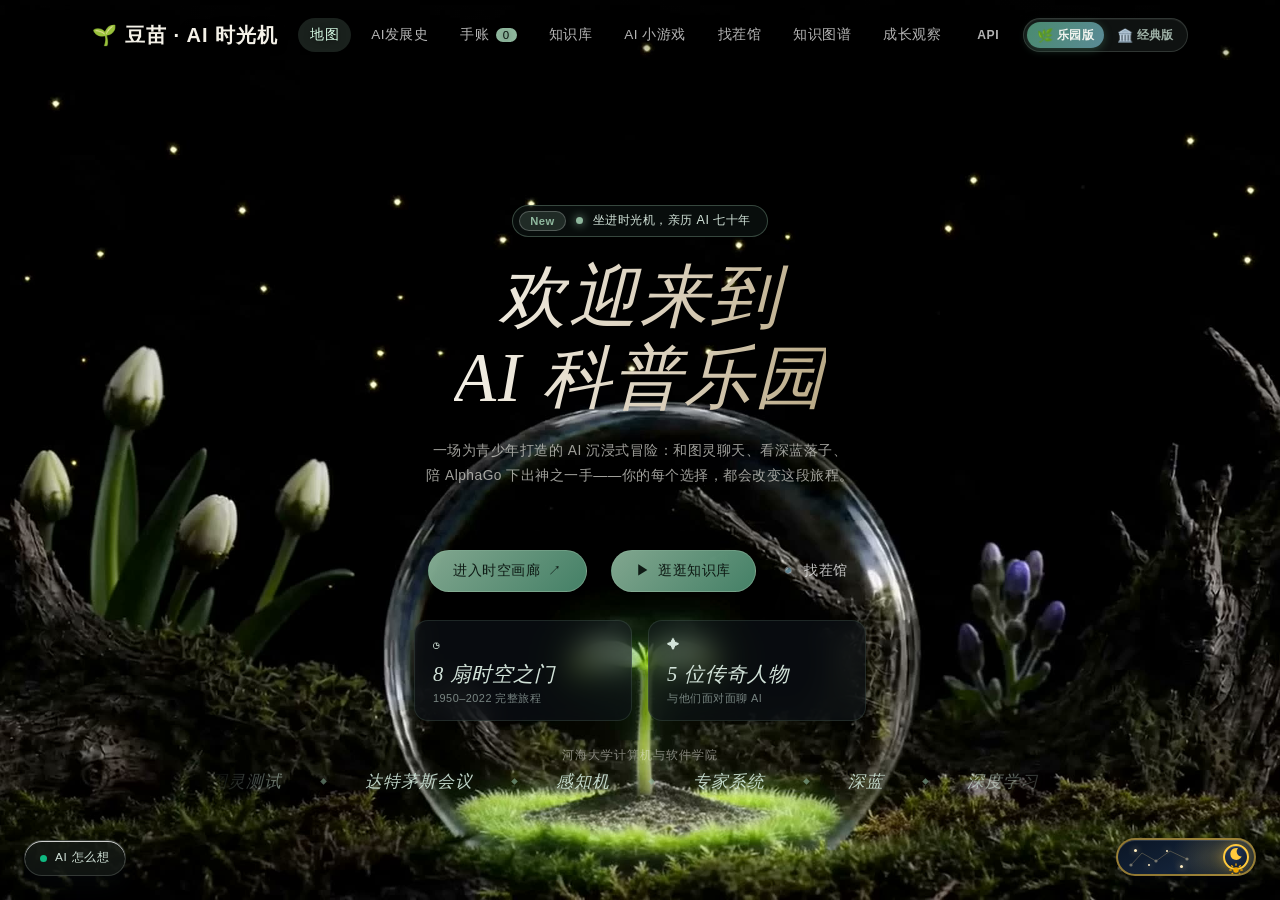
==== commit df80e4f9: "feat(sync): cross-device sync code + shared tips union (cloud-sync v2)" ====
--- a/index.html
+++ b/index.html
@@ -1,4 +1,4 @@
-<!DOCTYPE html>
+﻿<!DOCTYPE html>
 <html lang="zh-CN">
 <head>
 <meta charset="UTF-8">
@@ -558,7 +558,7 @@
 </div>
 
 <script src="cloud-config.js?v=1"></script>
-<script src="cloud-sync.js?v=1"></script>
+<script src="cloud-sync.js?v=2"></script>
 <script src="story.js?v=32"></script>
 <script src="app.js?v=74"></script>
 <script src="spot.js?v=3"></script>
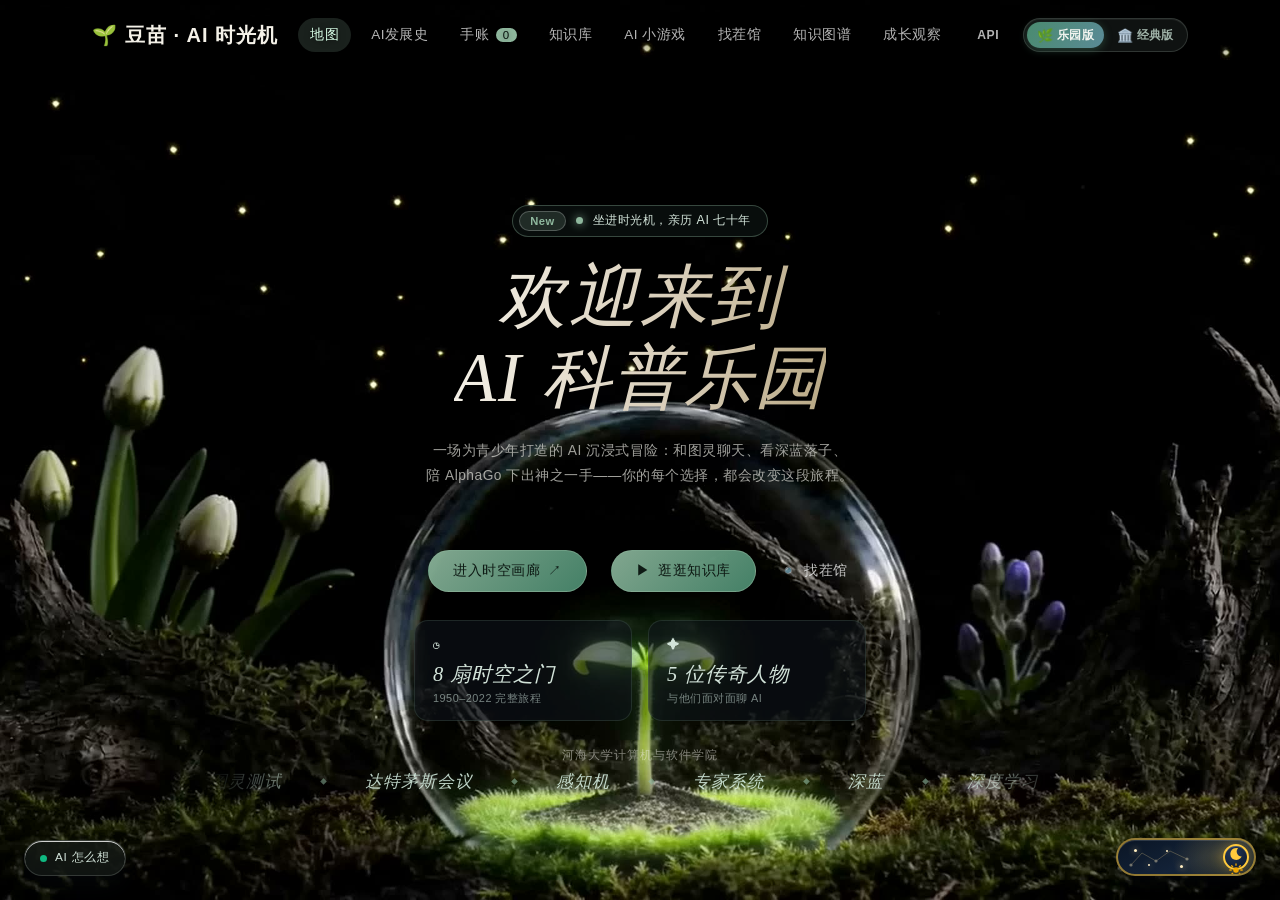
==== commit 8a3f1c7c: "feat: 家长只读入口 ?guardian=1（4 位口令，仅显示成长观察）" ====
--- a/index.html
+++ b/index.html
@@ -1,4 +1,4 @@
-﻿<!DOCTYPE html>
+<!DOCTYPE html>
 <html lang="zh-CN">
 <head>
 <meta charset="UTF-8">
@@ -564,6 +564,7 @@
 <script src="spot.js?v=3"></script>
 <script src="hall.js?v=7"></script>
 <script src="switch.js?v=1" data-version="park"></script>
+<script src="guardian.js?v=1"></script>
 <script>
 /* ---------- 封面视频延后加载 ----------
    先用 poster 秒开封面，页面 load 之后再拉视频；省流 / 弱网直接不播。 */
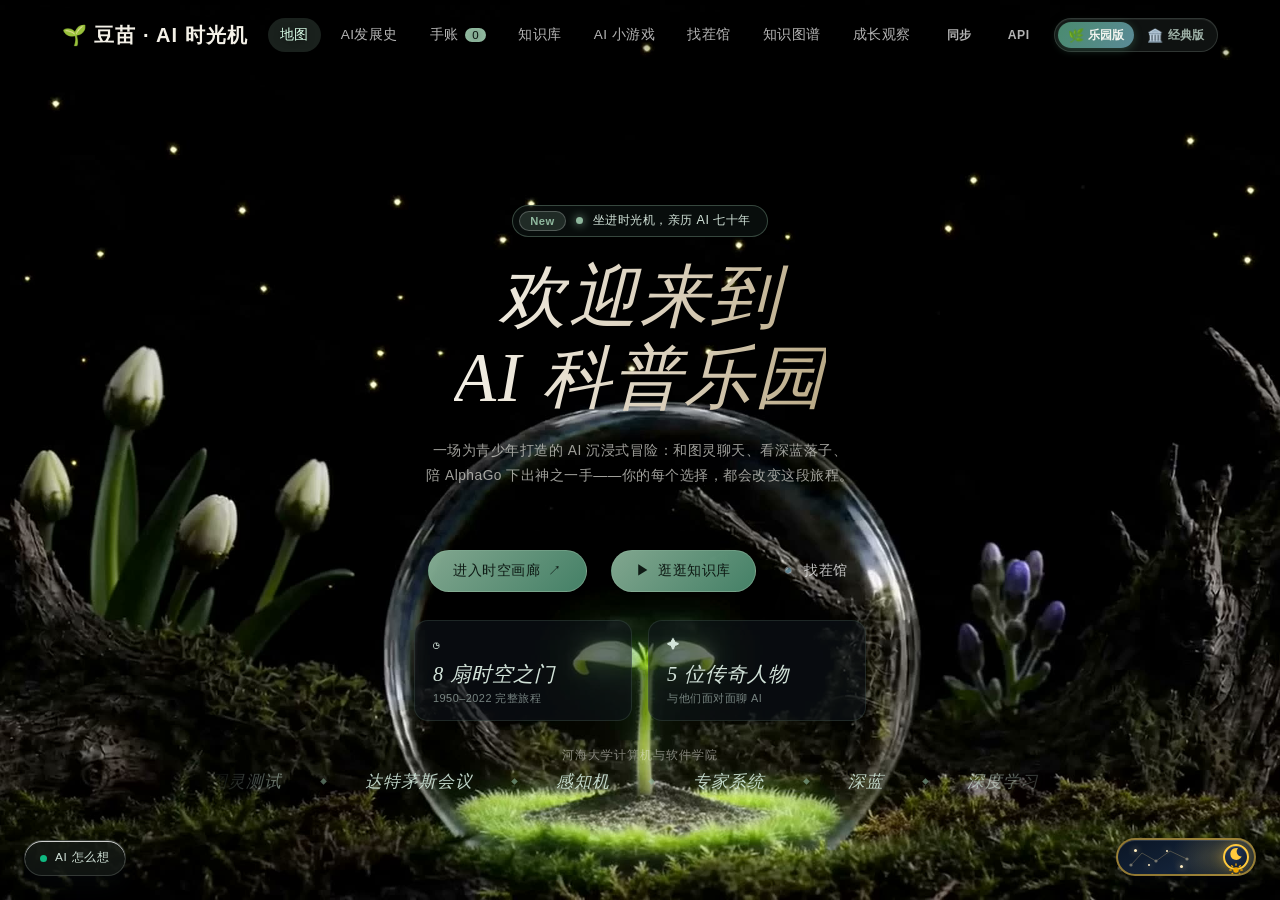
==== commit cfc70ad4: "fix: 同步码独立入口（不再依赖 API 弹窗）+ 家长口令页显示默认口令" ====
--- a/index.html
+++ b/index.html
@@ -558,7 +558,7 @@
 </div>
 
 <script src="cloud-config.js?v=1"></script>
-<script src="cloud-sync.js?v=2"></script>
+<script src="cloud-sync.js?v=3"></script>
 <script src="story.js?v=32"></script>
 <script src="app.js?v=74"></script>
 <script src="spot.js?v=3"></script>
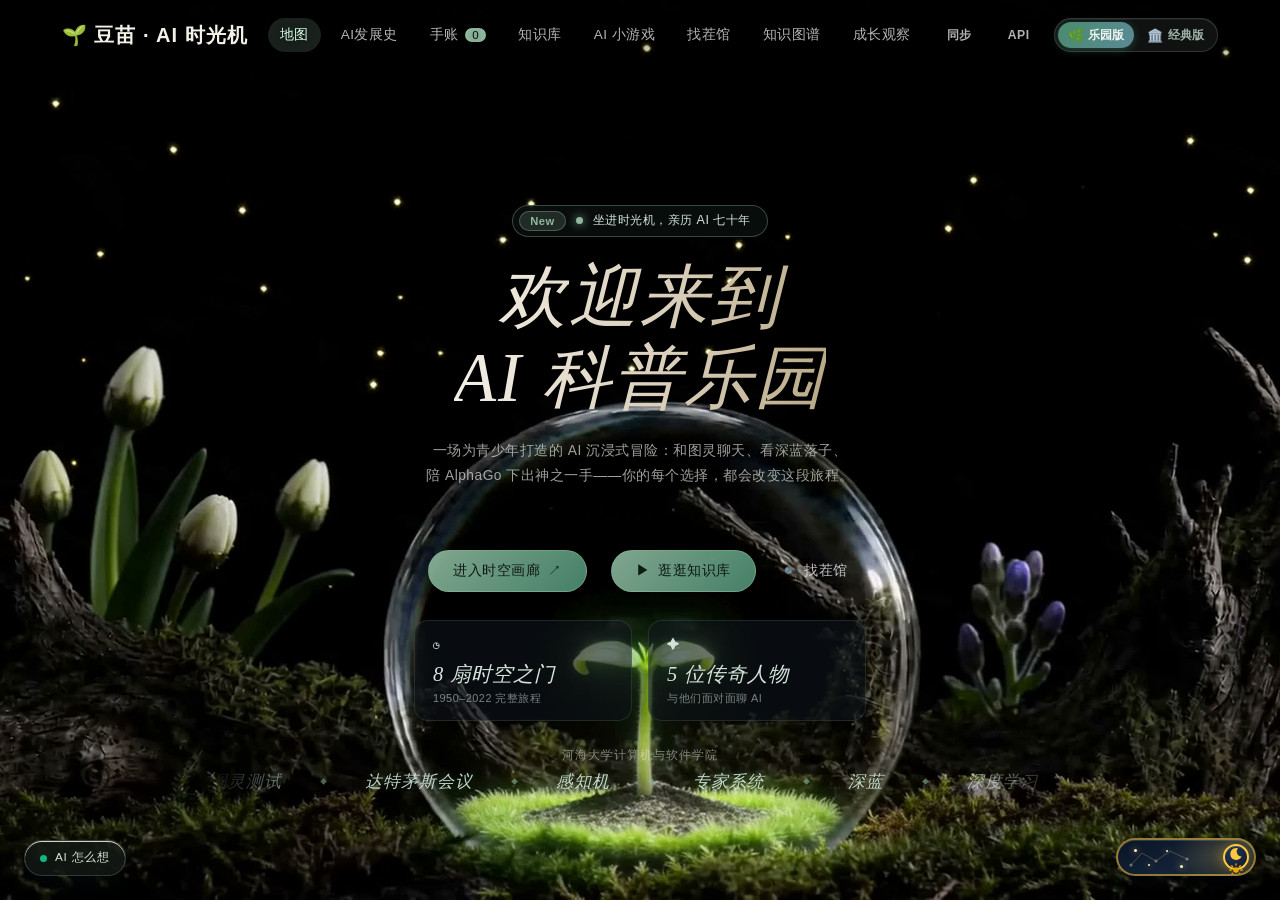
==== commit 69ad52b1: "fix: 回溯与同步弹窗改用主题变量（夜间可读）；提示未解锁章节" ====
--- a/index.html
+++ b/index.html
@@ -558,9 +558,9 @@
 </div>
 
 <script src="cloud-config.js?v=1"></script>
-<script src="cloud-sync.js?v=3"></script>
+<script src="cloud-sync.js?v=4"></script>
 <script src="story.js?v=32"></script>
-<script src="app.js?v=74"></script>
+<script src="app.js?v=76"></script>
 <script src="spot.js?v=3"></script>
 <script src="hall.js?v=7"></script>
 <script src="switch.js?v=1" data-version="park"></script>
--- a/style.css
+++ b/style.css
@@ -1292,7 +1292,7 @@
 
 /* ============ 对话回溯面板（人狼村之谜式ログ） ============ */
 .log-modal {
-  position: fixed; inset: 0; z-index: 80;
+  position: fixed; inset: 0; z-index: 9997;
   background: rgba(15, 23, 42, .45);
   display: flex; align-items: center; justify-content: center;
   opacity: 0; pointer-events: none;
@@ -1301,9 +1301,7 @@
 .log-modal.show { opacity: 1; pointer-events: auto; }
 .log-card {
   width: min(680px, 92vw); max-height: 80vh;
-  background: var(--glass); border-radius: 18px;
-  -webkit-backdrop-filter: blur(24px) saturate(1.5);
-  backdrop-filter: blur(24px) saturate(1.5);
+  background: var(--card); border: 1px solid var(--line); border-radius: 18px;
   box-shadow: 0 24px 60px rgba(15, 23, 42, .28);
   display: flex; flex-direction: column;
   transform: translateY(12px);
@@ -1314,11 +1312,11 @@
   display: flex; align-items: center; justify-content: space-between;
   padding: 14px 20px;
   border-bottom: 1px solid var(--line);
-  background: rgba(255, 255, 255, .38); border-radius: 18px 18px 0 0;
-}
-.log-title { font-weight: 700; font-size: 1rem; color: #1e293b; }
+  background: transparent; border-radius: 18px 18px 0 0;
+}
+.log-title { font-weight: 700; font-size: 1rem; color: var(--ink); }
 .log-close {
-  border: none; background: #e2e8f0; color: #475569;
+  border: none; background: var(--glass-soft); color: var(--ink-soft);
   width: 28px; height: 28px; border-radius: 50%; cursor: pointer;
   font-size: 0.85rem; transition: all .2s;
 }
@@ -1329,28 +1327,28 @@
 }
 .log-item {
   display: flex; gap: 10px; align-items: flex-start;
-  padding: 8px 12px; background: #f8fafc;
-  border-radius: 10px; border: 1px solid #eef2f7;
+  padding: 8px 12px; background: var(--glass-soft);
+  border-radius: 10px; border: 1px solid var(--line);
   line-height: 1.7; font-size: 0.92rem;
 }
 .log-speaker {
   flex-shrink: 0; font-weight: 700; font-size: 0.78rem;
-  background: linear-gradient(135deg, var(--mint), var(--sky));
-  color: #fff; border-radius: 999px; padding: 2px 10px;
+  background: var(--ink);
+  color: var(--card); border-radius: 999px; padding: 2px 10px;
   height: fit-content; margin-top: 2px;
 }
-.log-text { flex: 1; color: #334155; word-break: break-word; }
+.log-text { flex: 1; color: var(--ink); word-break: break-word; }
 /* 章节分隔线：回溯里清楚区分每一章 */
 .log-divider {
   display: flex; align-items: center; gap: 10px;
-  margin: 8px 0 2px; color: #94a3b8; font-size: 0.75rem; letter-spacing: 2px;
+  margin: 8px 0 2px; color: var(--ink-soft); font-size: 0.75rem; letter-spacing: 2px;
 }
 .log-divider::before, .log-divider::after {
-  content: ''; flex: 1; border-top: 1px dashed #cbd5e1;
+  content: ''; flex: 1; border-top: 1px dashed var(--line);
 }
 .log-foot {
-  padding: 10px 20px; font-size: 0.76rem; color: #94a3b8;
-  border-top: 1px solid #eef2f7; text-align: center;
+  padding: 10px 20px; font-size: 0.76rem; color: var(--ink-soft);
+  border-top: 1px solid var(--line); text-align: center;
 }
 .orch-agent {
   flex-shrink: 0; min-width: 32px; text-align: center;
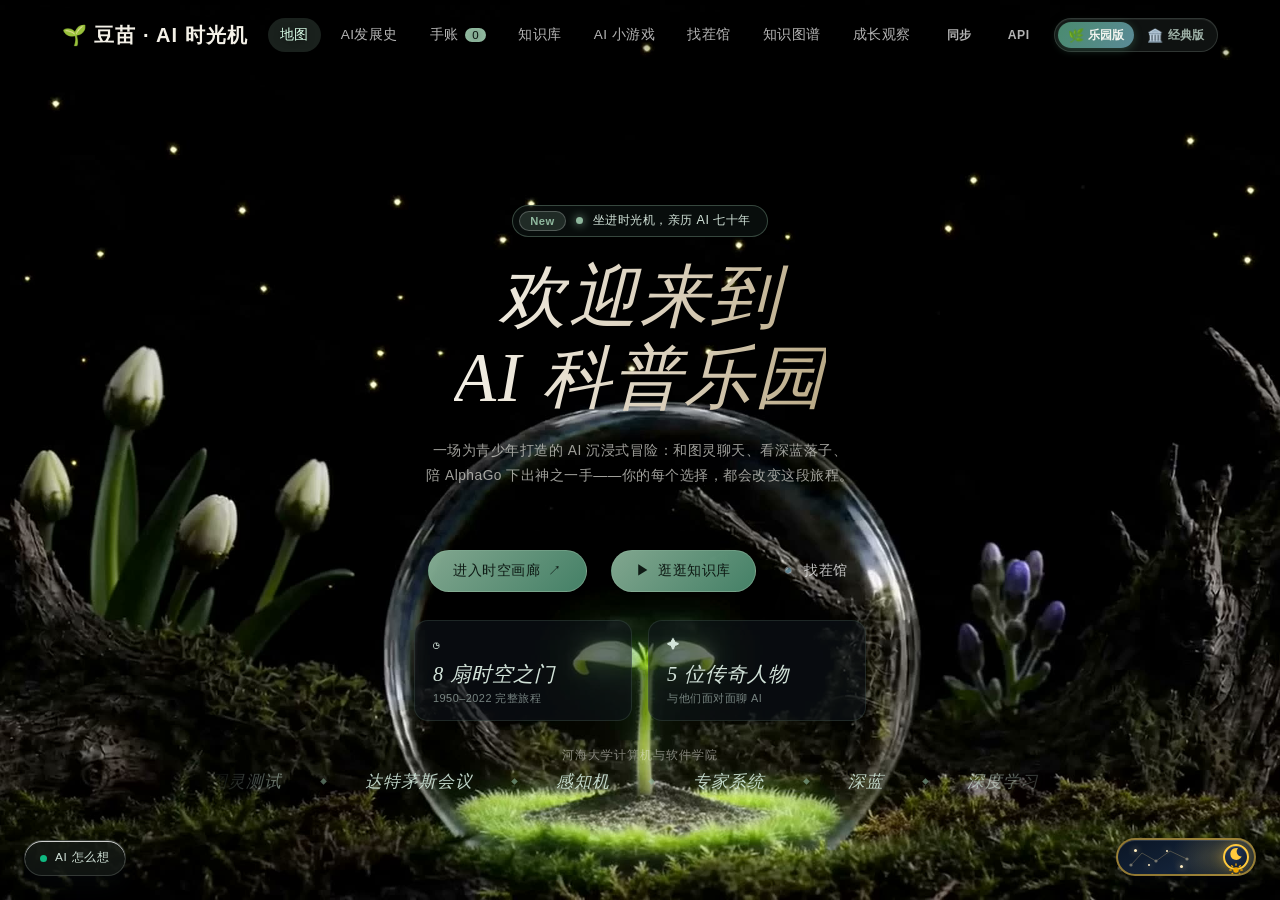
==== commit f4062506: "fix: style.css 版本号升到 49，破除缓存（回溯面板旧样式）" ====
--- a/index.html
+++ b/index.html
@@ -4,7 +4,7 @@
 <meta charset="UTF-8">
 <meta name="viewport" content="width=device-width, initial-scale=1.0">
 <title>豆苗 · AI 时光机</title>
-<link rel="stylesheet" href="style.css?v=48">
+<link rel="stylesheet" href="style.css?v=49">
 <link rel="stylesheet" href="night.css?v=22">
 <link rel="stylesheet" href="day.css?v=15">
 <link rel="stylesheet" href="spot.css?v=1">
